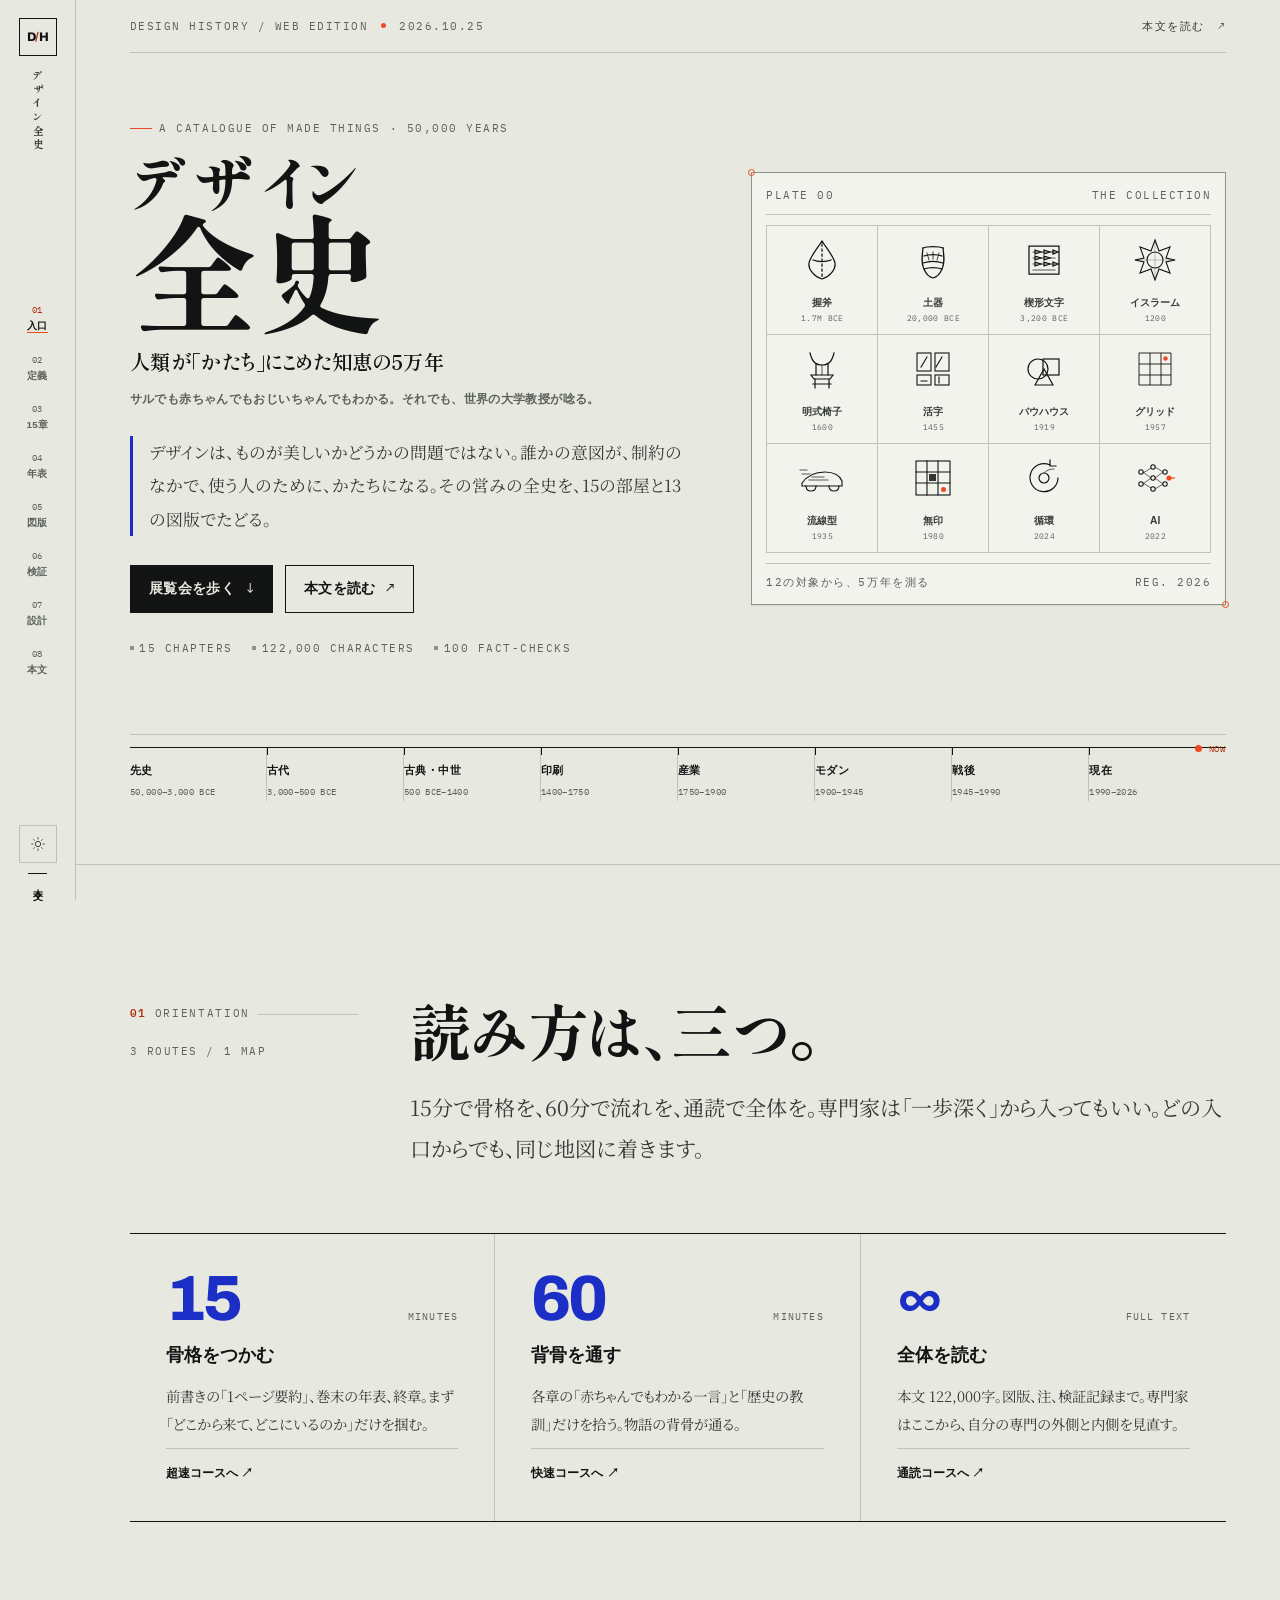
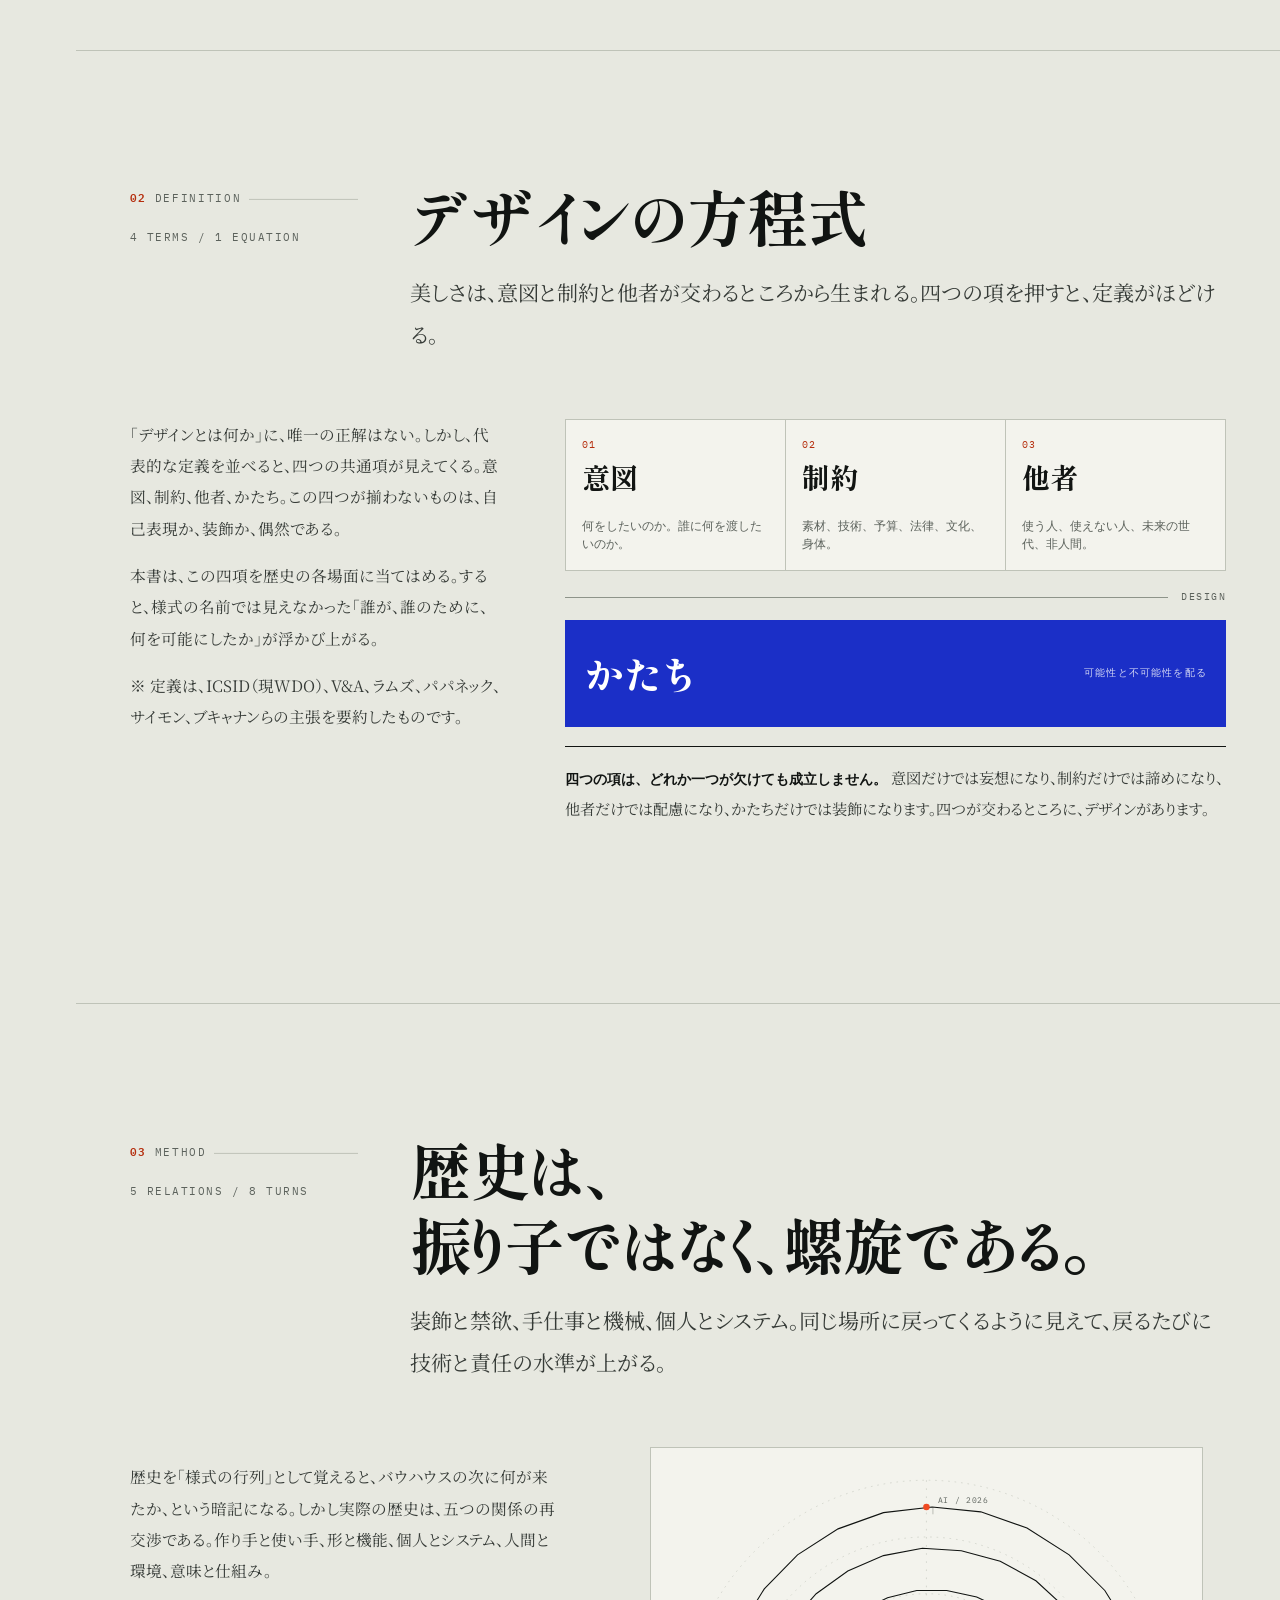
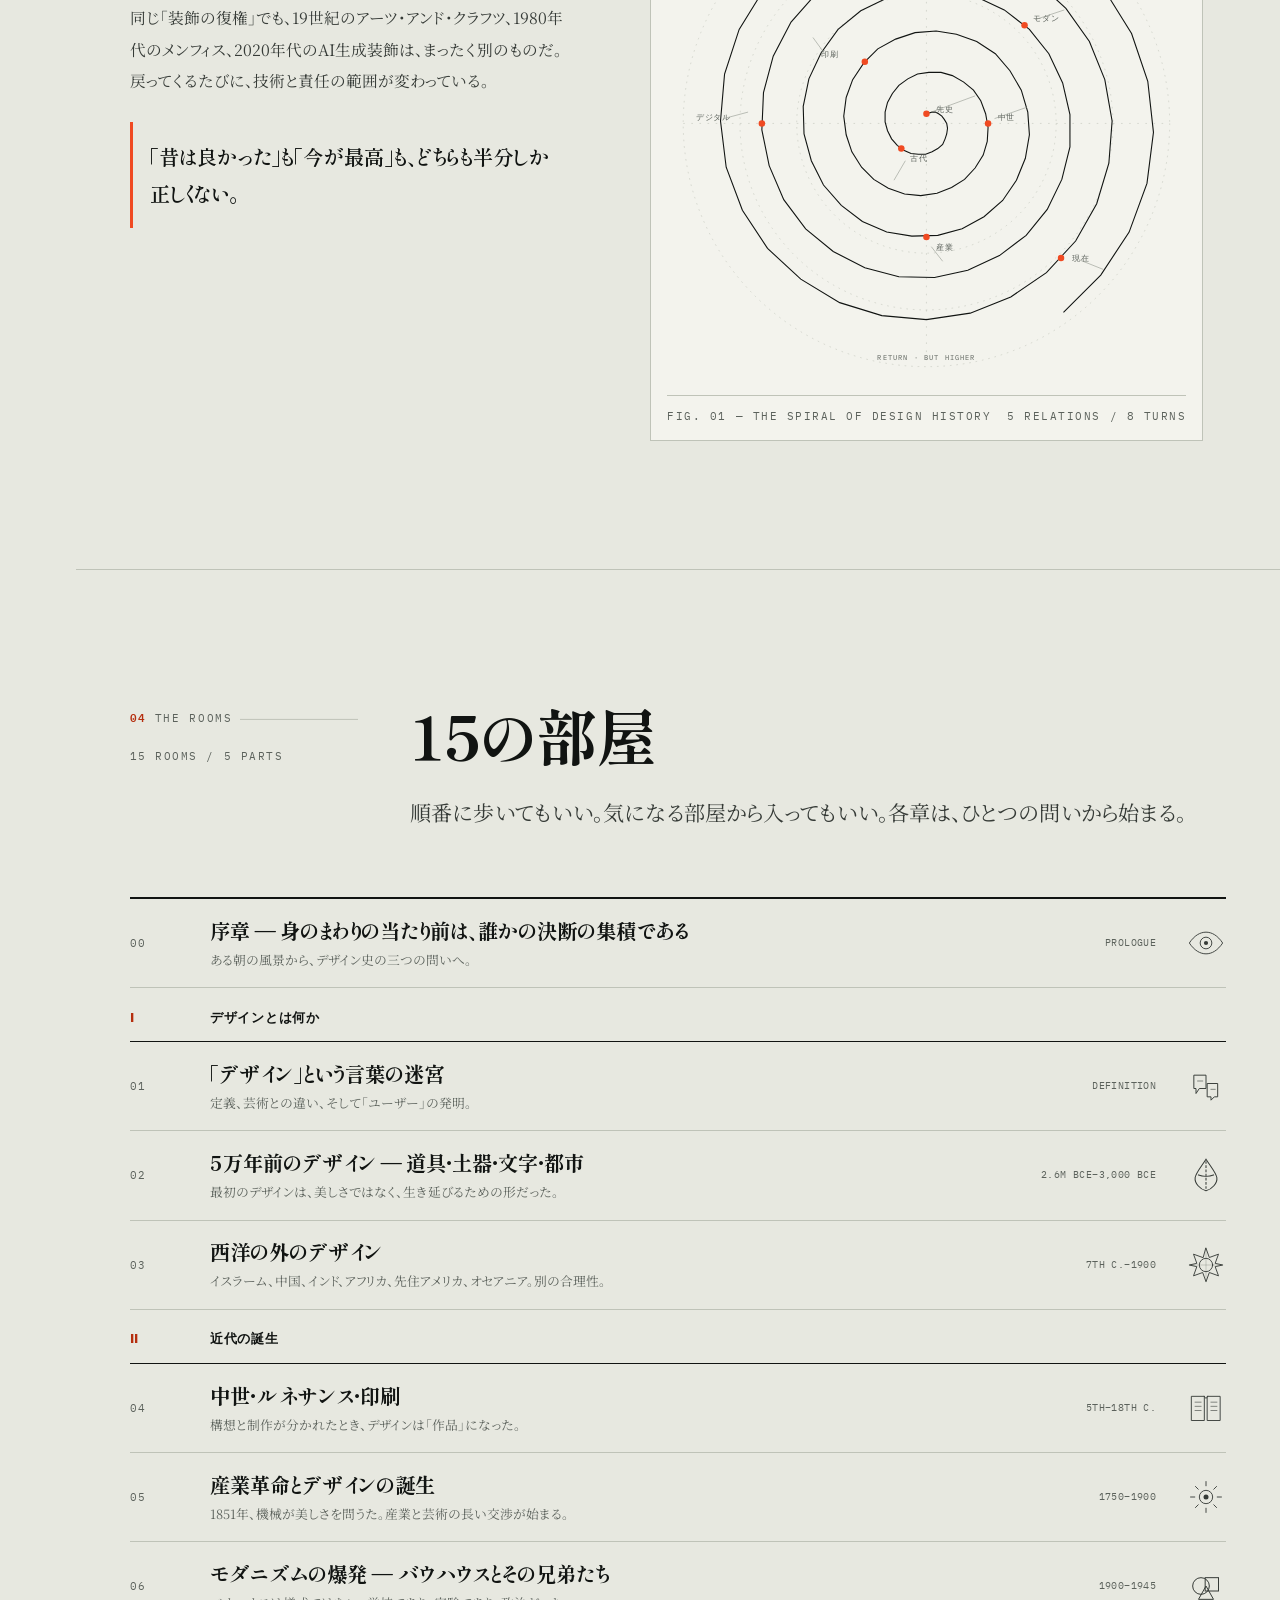
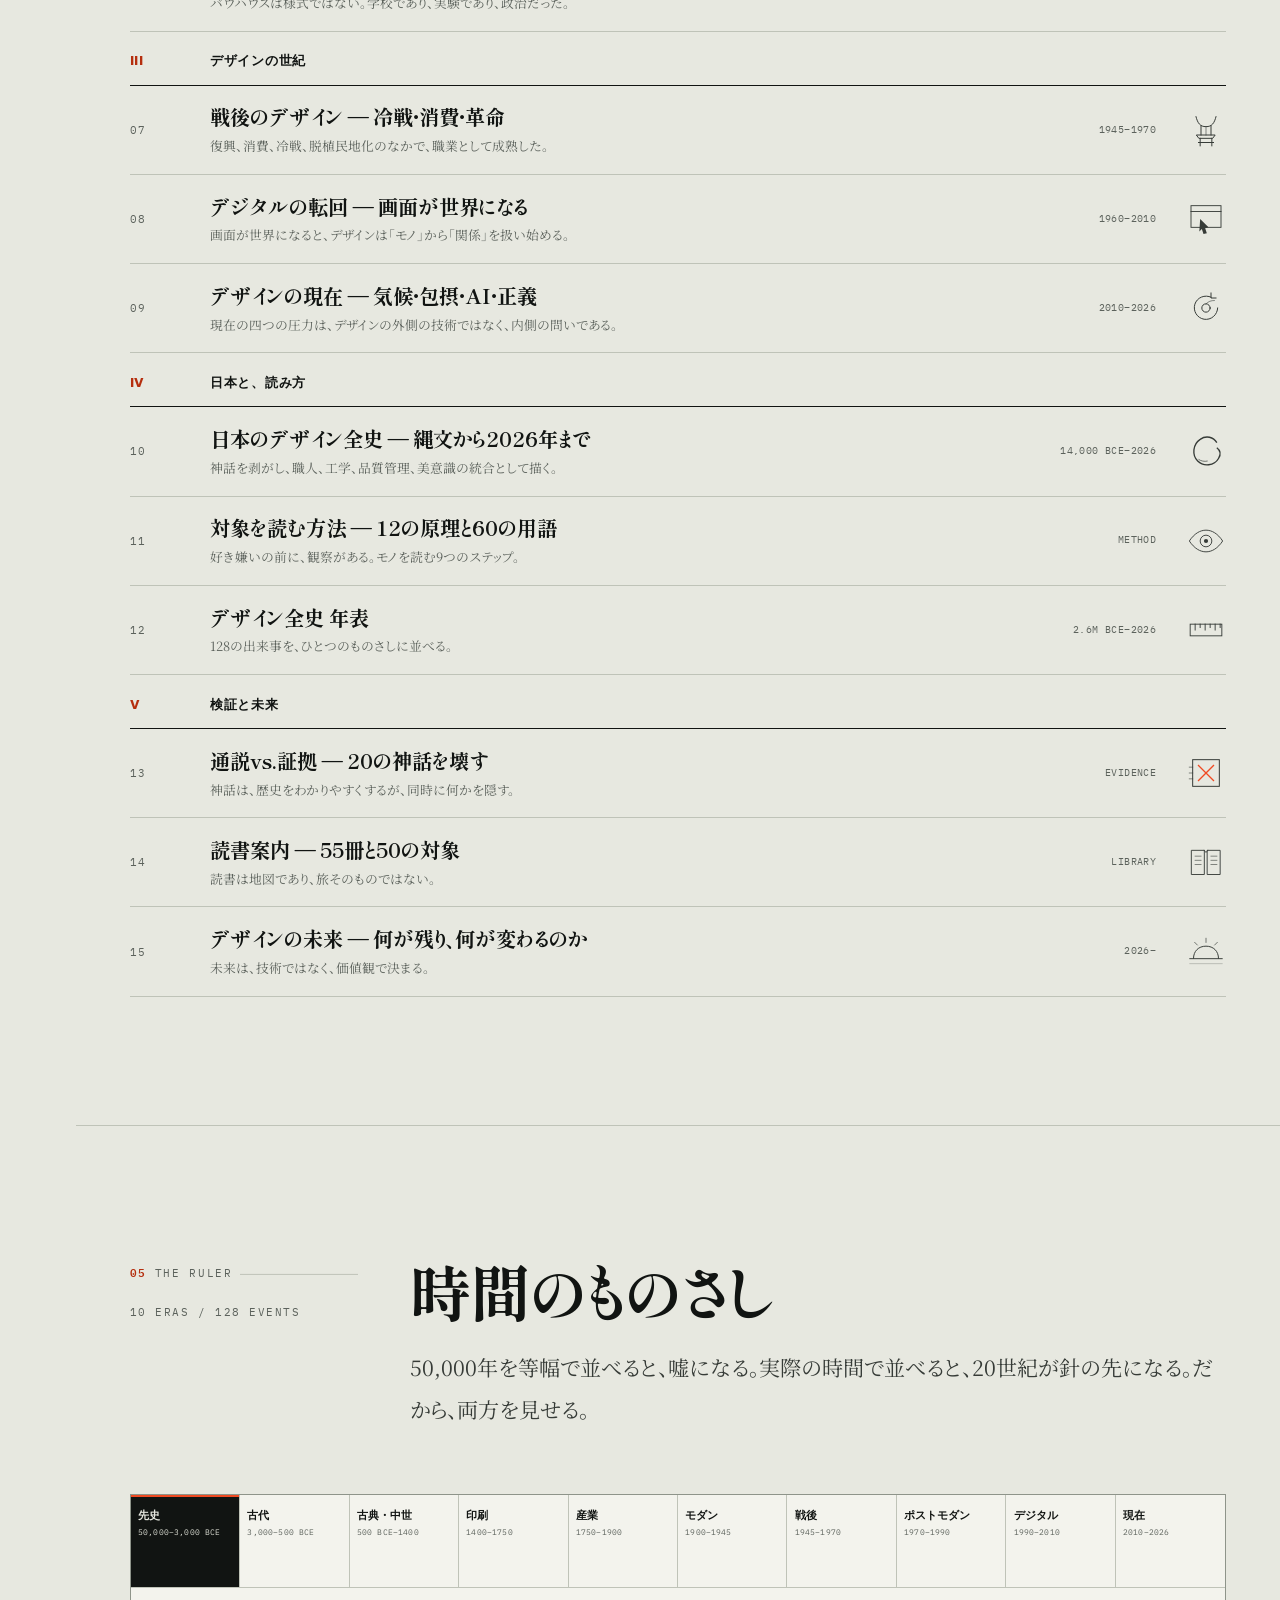
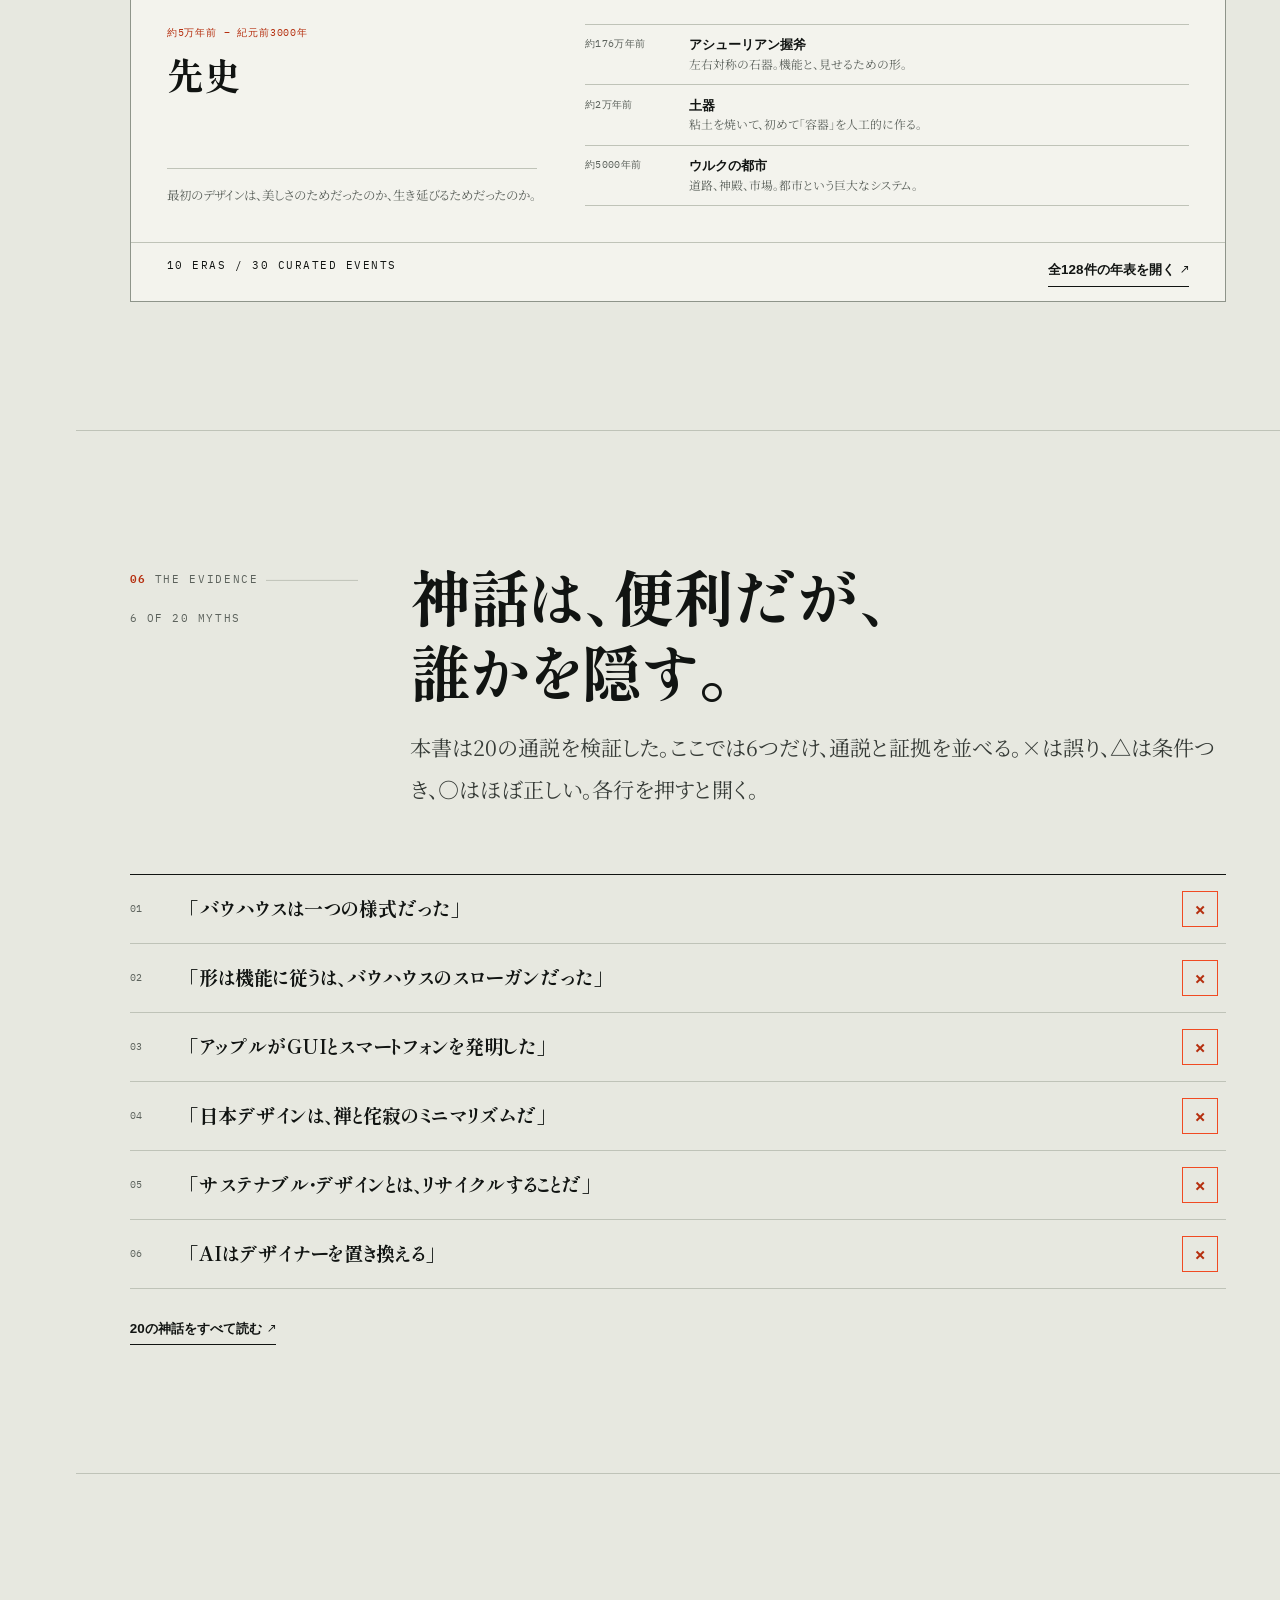
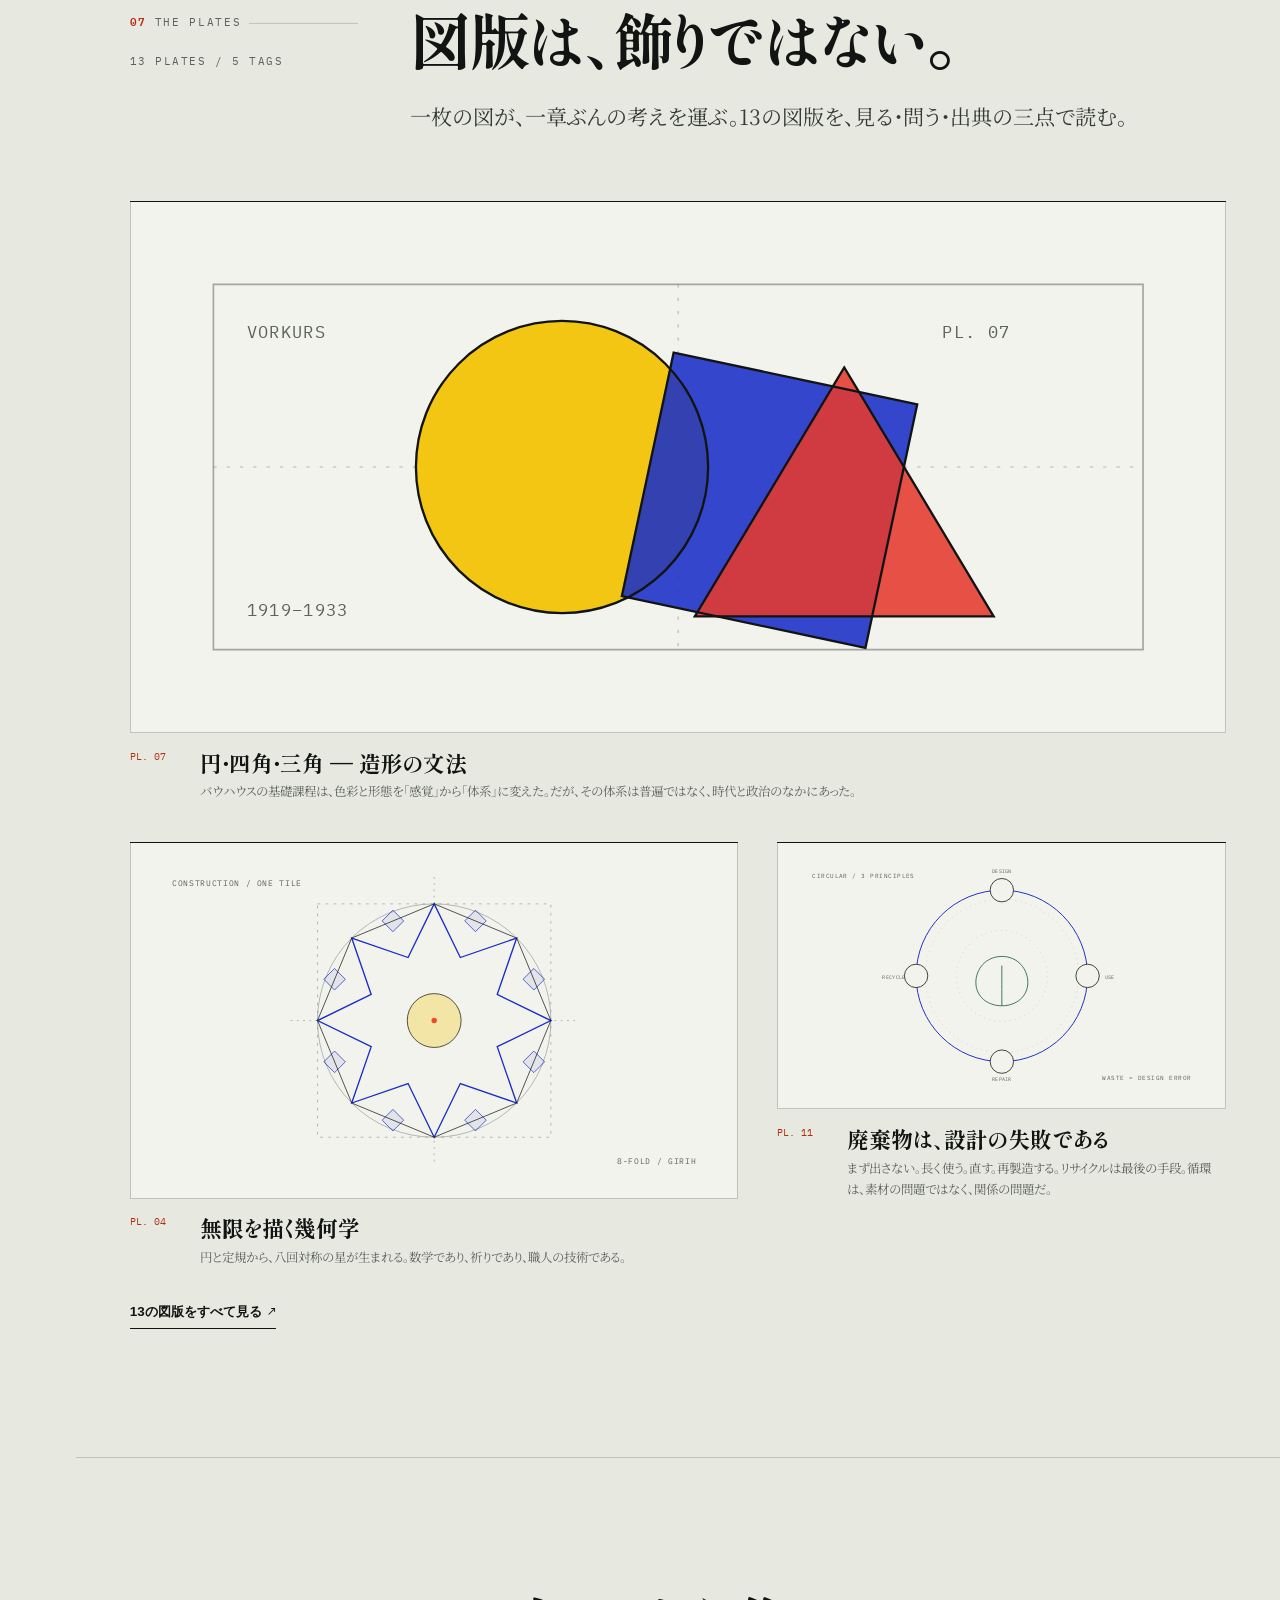
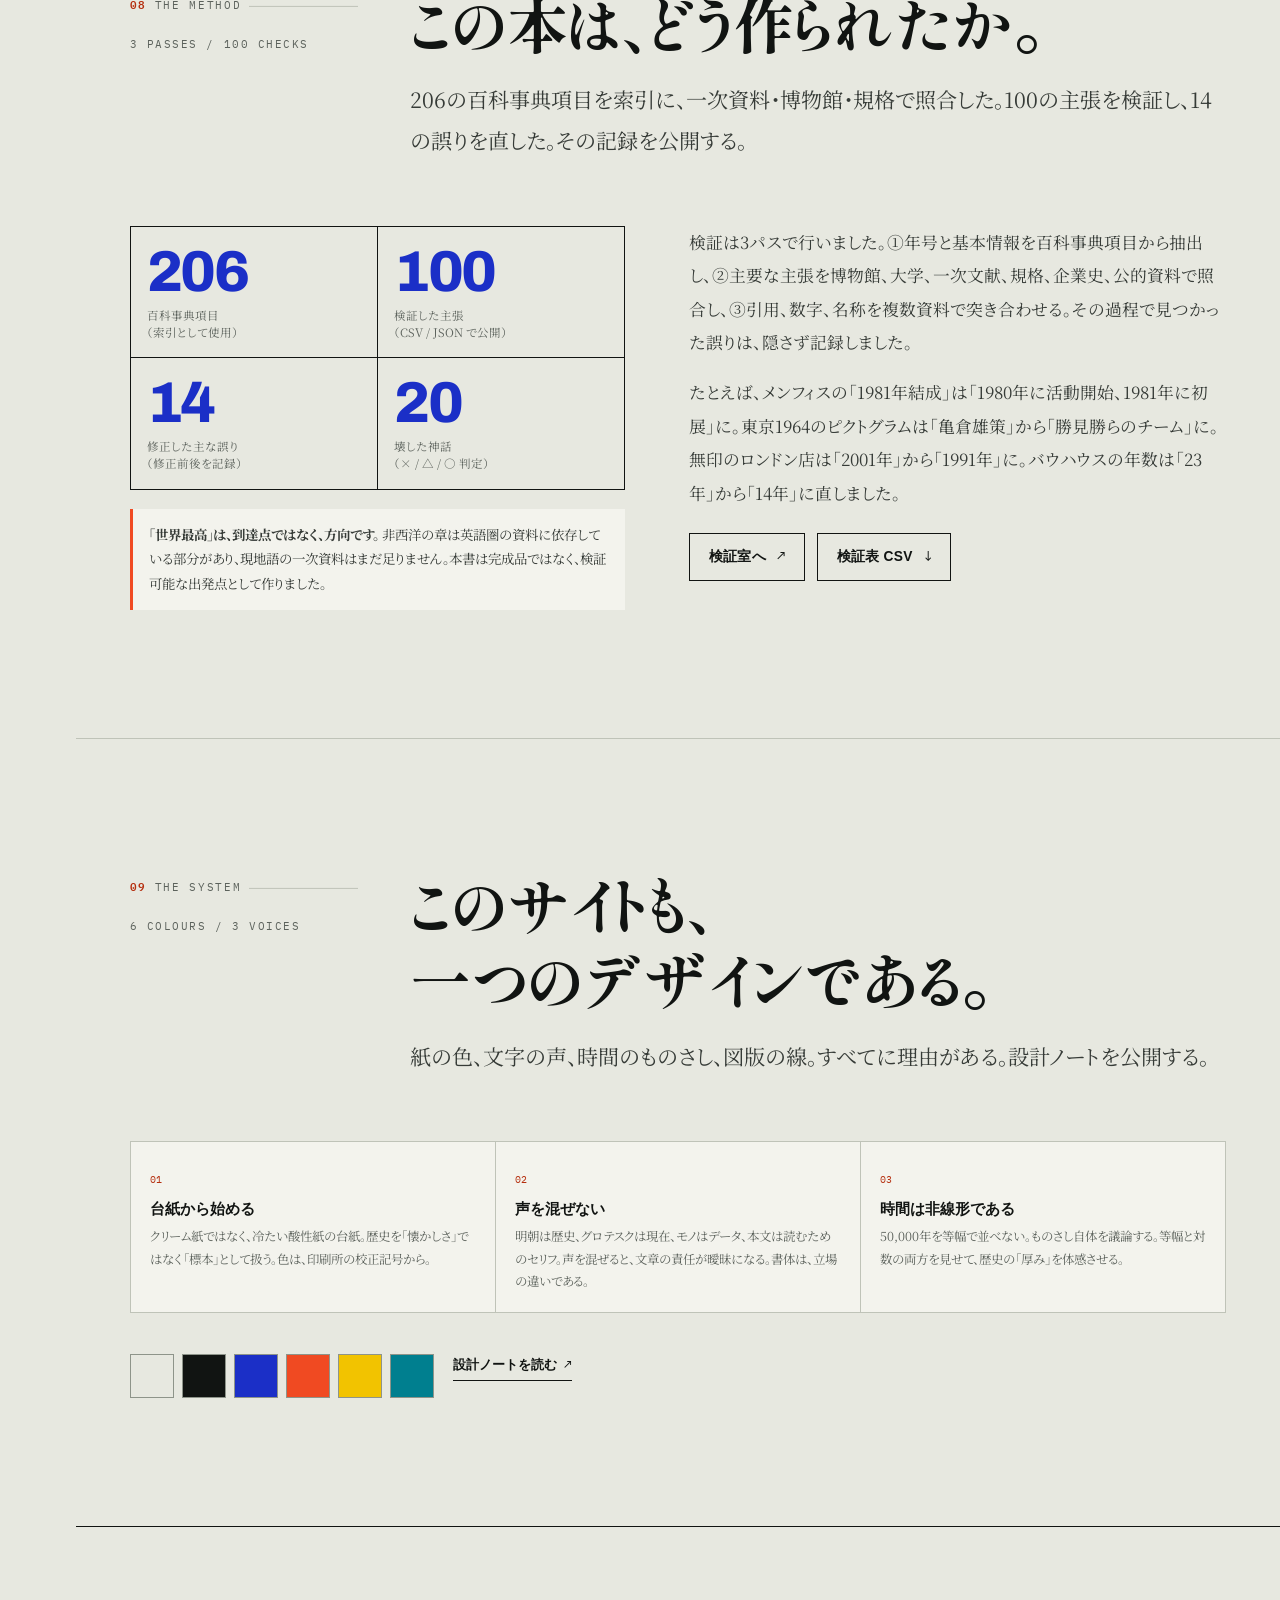
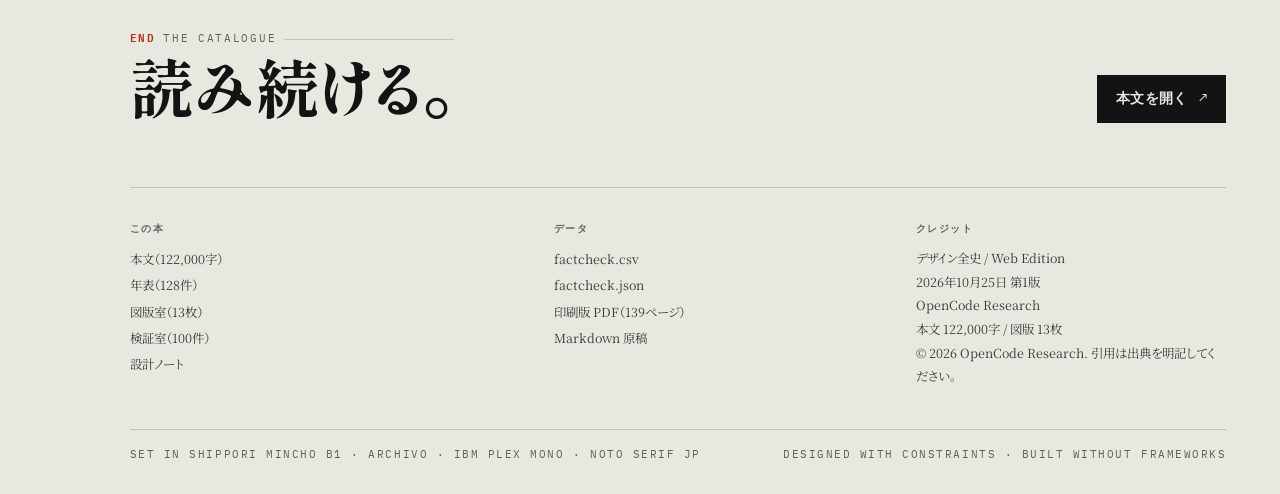
==== index.html @ 3bb8d77d "Design history web edition: 15 chapters, 13 plates, 128 events" ====
<!DOCTYPE html>
<html lang="ja">
<head>
<meta charset="utf-8">
<meta name="viewport" content="width=device-width, initial-scale=1">
<title>デザイン全史 — 人類が「かたち」にこめた知恵の５万年</title>
<meta name="description" content="先史時代から2026年まで、人類のデザインを15の部屋と13の図版でたどる、図解化された教材サイト。100件のファクトチェックと20の神話検証を公開。">
<meta name="theme-color" content="#e7e8e0">
<meta property="og:title" content="デザイン全史 — 人類が「かたち」にこめた知恵の５万年">
<meta property="og:description" content="先史時代から2026年まで、人類のデザインを15の部屋と13の図版でたどる教材サイト。100件のファクトチェックと20の神話検証を公開。">
<meta property="og:type" content="website">
<meta property="og:locale" content="ja_JP">
<link rel="icon" href="favicon.svg" type="image/svg+xml">
<link rel="preconnect" href="https://fonts.googleapis.com">
<link rel="preconnect" href="https://fonts.gstatic.com" crossorigin>
<link href="https://fonts.googleapis.com/css2?family=Archivo:wght@400;500;600;700;800;900&family=IBM+Plex+Mono:wght@400;500;600&family=Noto+Serif+JP:wght@400;500;600;700&family=Shippori+Mincho+B1:wght@400;600;700;800&family=Zen+Kaku+Gothic+New:wght@400;500;700;900&display=swap" rel="stylesheet">
<link rel="stylesheet" href="assets/style.css">
<script>
(function () {
  try {
    var t = localStorage.getItem("dh-theme");
    if (t === "dark") {
      document.documentElement.setAttribute("data-theme", "dark");
      var m = document.querySelector('meta[name="theme-color"]');
      if (m) m.setAttribute("content", "#0d0f0e");
    }
  } catch (e) {}
})();
</script>
</head>
<body data-page="home">

<a class="skip" href="#main">本文へスキップ</a>

<noscript>
  <nav class="nojs-nav" aria-label="メニュー（JavaScriptなし）">
    <a href="#orientation">入口</a>
    <a href="#definition">定義</a>
    <a href="#rooms">15章</a>
    <a href="timeline.html">年表</a>
    <a href="atlas.html">図版</a>
    <a href="method.html">検証</a>
    <a href="design-notes.html">設計</a>
    <a href="read.html">本文</a>
  </nav>
</noscript>

<!-- Specimen marks -->
<svg width="0" height="0" aria-hidden="true" focusable="false" style="position:absolute">
  <symbol id="m-handaxe" viewBox="0 0 48 48" fill="none" stroke="currentColor" stroke-width="1.25" stroke-linecap="square">
    <path d="M24 5 C29 13 36 21 37 27 C38 34 31 41 24 43 C17 41 10 34 11 27 C12 21 19 13 24 5 Z"/>
    <path d="M24 8 V41" stroke-dasharray="2 3"/>
    <path d="M15 24 C20 26 28 26 33 24"/>
  </symbol>
  <symbol id="m-pot" viewBox="0 0 48 48" fill="none" stroke="currentColor" stroke-width="1.25" stroke-linecap="square">
    <path d="M14 12 C13 20 12 27 15 33 C17 38 20 41 24 42 C28 41 31 38 33 33 C36 27 35 20 34 12"/>
    <path d="M14 12 C18 10 30 10 34 12"/>
    <path d="M15 20 C20 18 28 18 33 20 M14 27 C20 25 28 25 34 27 M15 33 C20 31 28 31 33 33"/>
    <path d="M18 17 L20 24 M24 16 V23 M30 17 L28 24" stroke-width="0.8"/>
  </symbol>
  <symbol id="m-tablet" viewBox="0 0 48 48" fill="none" stroke="currentColor" stroke-width="1.25" stroke-linecap="square">
    <path d="M9 10 H39 V38 H9 Z"/>
    <path d="M13 16 H35 M13 22 H35 M13 28 H35 M13 34 H35" stroke-width="0.7"/>
    <path d="M15 14 L21 16 L15 18 Z M24 14 L30 16 L24 18 Z M33 14 L38 16 L33 18 Z"/>
    <path d="M15 20 L21 22 L15 24 Z M24 20 L30 22 L24 24 Z M15 26 L21 28 L15 30 Z M24 26 L30 28 L24 30 Z M33 26 L38 28 L33 30 Z"/>
  </symbol>
  <symbol id="m-star" viewBox="0 0 48 48" fill="none" stroke="currentColor" stroke-width="1.1" stroke-linecap="square">
    <path d="M24 4 L28 15 L39 11 L35 22 L44 24 L35 26 L39 37 L28 33 L24 44 L20 33 L9 37 L13 26 L4 24 L13 22 L9 11 L20 15 Z"/>
    <circle cx="24" cy="24" r="8"/>
    <path d="M24 4 V44 M4 24 H44" stroke-width="0.5" opacity="0.5"/>
  </symbol>
  <symbol id="m-chair" viewBox="0 0 48 48" fill="none" stroke="currentColor" stroke-width="1.2" stroke-linecap="square">
    <path d="M12 8 C14 16 17 20 24 20 C31 20 34 16 36 8"/>
    <path d="M18 19 V30 M30 19 V30"/>
    <path d="M13 30 H35 L32 34 H16 Z"/>
    <path d="M17 34 V43 M31 34 V43 M15 39 H33"/>
    <path d="M24 20 V30" stroke-width="0.7"/>
  </symbol>
  <symbol id="m-type" viewBox="0 0 48 48" fill="none" stroke="currentColor" stroke-width="1.1" stroke-linecap="square">
    <rect x="8" y="8" width="14" height="18"/>
    <rect x="26" y="8" width="14" height="18"/>
    <rect x="8" y="30" width="14" height="10"/>
    <rect x="26" y="30" width="14" height="10"/>
    <path d="M12 22 L18 12 M27 22 L33 12 M12 36 H18 M30 38 V32"/>
  </symbol>
  <symbol id="m-bauhaus" viewBox="0 0 48 48" fill="none" stroke="currentColor" stroke-width="1.2">
    <circle cx="18" cy="24" r="10"/>
    <rect x="23" y="14" width="16" height="16"/>
    <path d="M15 40 L24 24 L33 40 Z"/>
  </symbol>
  <symbol id="m-grid" viewBox="0 0 48 48" fill="none" stroke="currentColor" stroke-width="0.9">
    <path d="M8 8 H40 V40 H8 Z M8 19 H40 M8 30 H40 M19 8 V40 M30 8 V40"/>
    <circle cx="34.5" cy="13.5" r="2.2" fill="var(--signal)" stroke="none"/>
  </symbol>
  <symbol id="m-stream" viewBox="0 0 48 48" fill="none" stroke="currentColor" stroke-width="1.15" stroke-linecap="square">
    <path d="M4 29 C9 22 17 18 27 18 C36 18 42 22 44 27 L44 32 H4 Z"/>
    <path d="M8 32 C8 35 10 37 13 37 C16 37 18 35 18 32 M31 32 C31 35 33 37 36 37 C39 37 41 35 41 32"/>
    <path d="M14 23 H26 M11 26 H30" stroke-width="0.7"/>
    <path d="M4 20 H12 M2 16 H9" stroke-width="0.7"/>
  </symbol>
  <symbol id="m-muji" viewBox="0 0 48 48" fill="none" stroke="currentColor" stroke-width="1.1" stroke-linecap="square">
    <rect x="7" y="7" width="34" height="34"/>
    <path d="M7 18 H41 M7 29 H41 M18 7 V41 M29 7 V41"/>
    <rect x="20" y="20" width="7" height="7" fill="currentColor" stroke="none" opacity="0.85"/>
    <circle cx="34.5" cy="35.5" r="2.5" fill="var(--signal)" stroke="none"/>
  </symbol>
  <symbol id="m-loop" viewBox="0 0 48 48" fill="none" stroke="currentColor" stroke-width="1.2" stroke-linecap="square">
    <path d="M38 24 A14 14 0 1 1 30 11"/>
    <path d="M30 6 V12 H36"/>
    <circle cx="24" cy="24" r="5"/>
    <path d="M24 19 C27 16 30 15 34 15" stroke-width="0.7"/>
  </symbol>
  <symbol id="m-ai" viewBox="0 0 48 48" fill="none" stroke="currentColor" stroke-width="1.05">
    <circle cx="10" cy="18" r="2.2"/><circle cx="10" cy="30" r="2.2"/>
    <circle cx="22" cy="13" r="2.2"/><circle cx="22" cy="24" r="2.2"/><circle cx="22" cy="35" r="2.2"/>
    <circle cx="34" cy="18" r="2.2"/><circle cx="34" cy="30" r="2.2"/>
    <path d="M12 19 L20 14 M12 29 L20 34 M12 18 L20 24 M12 30 L20 24 M24 13 L32 18 M24 35 L32 30 M24 24 L32 18 M24 24 L32 30" stroke-width="0.65"/>
    <path d="M38 24 H44" stroke="var(--signal)" stroke-width="1.2"/>
    <circle cx="38" cy="24" r="2.6" fill="var(--signal)" stroke="none"/>
  </symbol>
  <symbol id="m-word" viewBox="0 0 48 48" fill="none" stroke="currentColor" stroke-width="1.15" stroke-linecap="square">
    <path d="M10 11 H24 V27 H16 L12 33 V27 H10 Z"/>
    <path d="M26 21 H38 V37 H34 L30 41 V37 H26 Z"/>
    <path d="M14 18 H20 M30 28 H35" stroke-width="0.7"/>
  </symbol>
  <symbol id="m-gear" viewBox="0 0 48 48" fill="none" stroke="currentColor" stroke-width="1.1">
    <circle cx="24" cy="24" r="8"/>
    <path d="M24 5 V11 M24 37 V43 M5 24 H11 M37 24 H43 M11 11 L15 15 M33 33 L37 37 M37 11 L33 15 M15 33 L11 37"/>
    <circle cx="24" cy="24" r="3" fill="currentColor" stroke="none"/>
  </symbol>
  <symbol id="m-cursor" viewBox="0 0 48 48" fill="none" stroke="currentColor" stroke-width="1.1" stroke-linecap="square">
    <rect x="6" y="8" width="36" height="26"/>
    <path d="M6 15 H42"/>
    <path d="M17 24 L27 34 L23 35 L25 41 L21 42 L19 36 L16 39 Z" fill="currentColor" stroke="none"/>
  </symbol>
  <symbol id="m-enso" viewBox="0 0 48 48" fill="none" stroke="currentColor" stroke-width="1.6">
    <path d="M37 14 C33 7 24 5 17 10 C8 16 7 29 14 36 C21 43 34 42 39 33 C42 28 41 23 37 20"/>
    <path d="M15 34 C18 36 22 37 26 36" stroke-width="0.8"/>
  </symbol>
  <symbol id="m-eye" viewBox="0 0 48 48" fill="none" stroke="currentColor" stroke-width="1.1">
    <path d="M4 24 C10 15 17 11 24 11 C31 11 38 15 44 24 C38 33 31 37 24 37 C17 37 10 33 4 24 Z"/>
    <circle cx="24" cy="24" r="7"/>
    <circle cx="24" cy="24" r="2.5" fill="currentColor" stroke="none"/>
  </symbol>
  <symbol id="m-ruler" viewBox="0 0 48 48" fill="none" stroke="currentColor" stroke-width="1.1" stroke-linecap="square">
    <rect x="5" y="17" width="38" height="14"/>
    <path d="M11 17 V24 M17 17 V21 M23 17 V24 M29 17 V21 M35 17 V24 M41 17 V21"/>
  </symbol>
  <symbol id="m-myth" viewBox="0 0 48 48" fill="none" stroke="currentColor" stroke-width="1.2" stroke-linecap="square">
    <rect x="8" y="8" width="32" height="32"/>
    <path d="M15 15 L33 33 M33 15 L15 33" stroke="var(--signal)" stroke-width="1.6"/>
    <path d="M8 17 H4 M8 24 H4 M8 31 H4" stroke-width="0.7"/>
  </symbol>
  <symbol id="m-book" viewBox="0 0 48 48" fill="none" stroke="currentColor" stroke-width="1.1" stroke-linecap="square">
    <path d="M7 10 H22 V39 H7 Z M26 10 H41 V39 H26 Z"/>
    <path d="M22 10 C23 13 25 13 26 10"/>
    <path d="M11 17 H18 M11 22 H18 M11 27 H18 M30 17 H37 M30 22 H37 M30 27 H37" stroke-width="0.7"/>
  </symbol>
  <symbol id="m-horizon" viewBox="0 0 48 48" fill="none" stroke="currentColor" stroke-width="1.15">
    <path d="M4 32 H44"/>
    <path d="M9 32 C9 23 15 17 24 17 C33 17 39 23 39 32"/>
    <path d="M24 7 V13 M10 12 L14 16 M38 12 L34 16" stroke-width="0.8"/>
    <path d="M4 38 H44" stroke-width="0.5" opacity="0.6"/>
  </symbol>
</svg>

<aside class="rail" aria-label="サイト">
  <a class="rail__brand" href="index.html" aria-label="デザイン全史 ホーム">
    <span class="rail__mark">D<span>/</span>H</span>
    <span class="rail__name">デザイン全史</span>
  </a>

  <nav class="rail__nav" id="site-nav" aria-label="主要">
    <a class="rail__link" href="#orientation" aria-current="page">
      <span class="rail__num">01</span><span class="rail__label">入口</span>
    </a>
    <a class="rail__link" href="#definition">
      <span class="rail__num">02</span><span class="rail__label">定義</span>
    </a>
    <a class="rail__link" href="#rooms">
      <span class="rail__num">03</span><span class="rail__label">15章</span>
    </a>
    <a class="rail__link" href="timeline.html">
      <span class="rail__num">04</span><span class="rail__label">年表</span>
    </a>
    <a class="rail__link" href="atlas.html">
      <span class="rail__num">05</span><span class="rail__label">図版</span>
    </a>
    <a class="rail__link" href="method.html">
      <span class="rail__num">06</span><span class="rail__label">検証</span>
    </a>
    <a class="rail__link" href="design-notes.html">
      <span class="rail__num">07</span><span class="rail__label">設計</span>
    </a>
    <a class="rail__link rail__link--read" href="read.html">
      <span class="rail__num">08</span><span class="rail__label">本文</span>
    </a>
  </nav>

  <div class="rail__bottom">
    <button class="rail__toggle theme-toggle" type="button" data-theme-toggle aria-pressed="false" aria-label="照明を暗くする">
      <svg class="icon-sun" viewBox="0 0 24 24" fill="none" stroke="currentColor" stroke-width="1.4" aria-hidden="true"><circle cx="12" cy="12" r="4"/><path d="M12 2v3M12 19v3M2 12h3M19 12h3M4.9 4.9l2.1 2.1M17 17l2.1 2.1M19.1 4.9L17 7M7 17l-2.1 2.1"/></svg>
      <svg class="icon-moon" viewBox="0 0 24 24" fill="none" stroke="currentColor" stroke-width="1.4" aria-hidden="true"><path d="M20 14.5A8 8 0 1 1 9.5 4 6.5 6.5 0 0 0 20 14.5Z"/></svg>
    </button>
    <a class="rail__read" href="read.html">本文</a>
  </div>

  <div class="rail__mobile">
    <button class="rail__toggle theme-toggle" type="button" data-theme-toggle aria-pressed="false" aria-label="照明を暗くする">
      <svg class="icon-sun" viewBox="0 0 24 24" fill="none" stroke="currentColor" stroke-width="1.4" aria-hidden="true"><circle cx="12" cy="12" r="4"/><path d="M12 2v3M12 19v3M2 12h3M19 12h3M4.9 4.9l2.1 2.1M17 17l2.1 2.1M19.1 4.9L17 7M7 17l-2.1 2.1"/></svg>
      <svg class="icon-moon" viewBox="0 0 24 24" fill="none" stroke="currentColor" stroke-width="1.4" aria-hidden="true"><path d="M20 14.5A8 8 0 1 1 9.5 4 6.5 6.5 0 0 0 20 14.5Z"/></svg>
    </button>
    <button class="nav-toggle" type="button" data-nav-toggle aria-controls="site-nav" aria-expanded="false">
      <span class="nav-toggle__label">メニュー</span>
      <span class="nav-toggle__bars" aria-hidden="true"><span></span><span></span></span>
    </button>
  </div>
</aside>
<div class="nav-scrim" data-nav-scrim aria-hidden="true"></div>

<main id="main" class="page">
  <div class="shell">
    <div class="runhead mono">
      <div class="runhead__left">
        <span>DESIGN HISTORY / WEB EDITION</span>
        <span class="runhead__dot" aria-hidden="true"></span>
        <span>2026.10.25</span>
      </div>
      <div class="runhead__right">
        <a href="read.html">本文を読む</a>
        <span aria-hidden="true">↗</span>
      </div>
    </div>
  </div>

  <!-- HERO -->
  <header class="hero">
    <div class="shell">
      <div class="hero__grid">
        <div class="hero__copy">
          <p class="hero__kicker mono">A CATALOGUE OF MADE THINGS · 50,000 YEARS</p>
          <h1 class="hero__title">
            <span class="hero__title-a">デザイン</span>
            <span class="hero__title-b">全史</span>
          </h1>
          <p class="hero__sub">人類が「かたち」にこめた知恵の５万年</p>
          <p class="hero__promise">サルでも赤ちゃんでもおじいちゃんでもわかる。それでも、世界の大学教授が唸る。</p>
          <p class="hero__thesis">
            デザインは、ものが美しいかどうかの問題ではない。誰かの意図が、制約のなかで、使う人のために、かたちになる。その営みの全史を、15の部屋と13の図版でたどる。
          </p>
          <div class="hero__actions">
            <a class="btn btn--solid" href="#rooms">展覧会を歩く <span class="btn__arrow" aria-hidden="true">↓</span></a>
            <a class="btn" href="read.html">本文を読む <span class="btn__arrow" aria-hidden="true">↗</span></a>
          </div>
          <p class="hero__meta mono">
            <span>15 CHAPTERS</span>
            <span>122,000 CHARACTERS</span>
            <span>100 FACT-CHECKS</span>
          </p>
        </div>

        <div class="tray hero__tray" aria-label="12のデザイン標本">
          <div class="tray__head mono">
            <span>PLATE 00</span>
            <span>THE COLLECTION</span>
          </div>
          <div class="tray__grid">
            <figure class="specimen">
              <svg class="specimen__mark" aria-hidden="true"><use href="#m-handaxe"/></svg>
              <figcaption><span class="specimen__name">握斧</span><span class="specimen__year">1.7M BCE</span></figcaption>
            </figure>
            <figure class="specimen">
              <svg class="specimen__mark" aria-hidden="true"><use href="#m-pot"/></svg>
              <figcaption><span class="specimen__name">土器</span><span class="specimen__year">20,000 BCE</span></figcaption>
            </figure>
            <figure class="specimen">
              <svg class="specimen__mark" aria-hidden="true"><use href="#m-tablet"/></svg>
              <figcaption><span class="specimen__name">楔形文字</span><span class="specimen__year">3,200 BCE</span></figcaption>
            </figure>
            <figure class="specimen">
              <svg class="specimen__mark" aria-hidden="true"><use href="#m-star"/></svg>
              <figcaption><span class="specimen__name">イスラーム</span><span class="specimen__year">1200</span></figcaption>
            </figure>
            <figure class="specimen">
              <svg class="specimen__mark" aria-hidden="true"><use href="#m-chair"/></svg>
              <figcaption><span class="specimen__name">明式椅子</span><span class="specimen__year">1600</span></figcaption>
            </figure>
            <figure class="specimen">
              <svg class="specimen__mark" aria-hidden="true"><use href="#m-type"/></svg>
              <figcaption><span class="specimen__name">活字</span><span class="specimen__year">1455</span></figcaption>
            </figure>
            <figure class="specimen">
              <svg class="specimen__mark" aria-hidden="true"><use href="#m-bauhaus"/></svg>
              <figcaption><span class="specimen__name">バウハウス</span><span class="specimen__year">1919</span></figcaption>
            </figure>
            <figure class="specimen">
              <svg class="specimen__mark" aria-hidden="true"><use href="#m-grid"/></svg>
              <figcaption><span class="specimen__name">グリッド</span><span class="specimen__year">1957</span></figcaption>
            </figure>
            <figure class="specimen">
              <svg class="specimen__mark" aria-hidden="true"><use href="#m-stream"/></svg>
              <figcaption><span class="specimen__name">流線型</span><span class="specimen__year">1935</span></figcaption>
            </figure>
            <figure class="specimen">
              <svg class="specimen__mark" aria-hidden="true"><use href="#m-muji"/></svg>
              <figcaption><span class="specimen__name">無印</span><span class="specimen__year">1980</span></figcaption>
            </figure>
            <figure class="specimen">
              <svg class="specimen__mark" aria-hidden="true"><use href="#m-loop"/></svg>
              <figcaption><span class="specimen__name">循環</span><span class="specimen__year">2024</span></figcaption>
            </figure>
            <figure class="specimen">
              <svg class="specimen__mark" aria-hidden="true"><use href="#m-ai"/></svg>
              <figcaption><span class="specimen__name">AI</span><span class="specimen__year">2022</span></figcaption>
            </figure>
          </div>
          <div class="tray__foot mono">
            <span>12の対象から、5万年を測る</span>
            <span>REG. 2026</span>
          </div>
        </div>
      </div>

      <div class="hero__ruler" aria-label="時代のものさし">
        <div class="ruler">
          <ol class="ruler__eras">
            <li class="ruler__era"><span class="ruler__name">先史</span><span class="ruler__years">50,000–3,000 BCE</span></li>
            <li class="ruler__era"><span class="ruler__name">古代</span><span class="ruler__years">3,000–500 BCE</span></li>
            <li class="ruler__era"><span class="ruler__name">古典・中世</span><span class="ruler__years">500 BCE–1400</span></li>
            <li class="ruler__era"><span class="ruler__name">印刷</span><span class="ruler__years">1400–1750</span></li>
            <li class="ruler__era"><span class="ruler__name">産業</span><span class="ruler__years">1750–1900</span></li>
            <li class="ruler__era"><span class="ruler__name">モダン</span><span class="ruler__years">1900–1945</span></li>
            <li class="ruler__era"><span class="ruler__name">戦後</span><span class="ruler__years">1945–1990</span></li>
            <li class="ruler__era"><span class="ruler__name">現在</span><span class="ruler__years">1990–2026</span></li>
          </ol>
          <span class="ruler__now mono">NOW</span>
        </div>
      </div>
    </div>
  </header>

  <!-- ORIENTATION -->
  <section class="section" id="orientation">
    <div class="shell">
      <div class="section-head" data-reveal>
        <div class="section-head__aside">
          <p class="eyebrow"><span class="eyebrow__no">01</span> ORIENTATION</p>
          <p class="section-head__note mono">3 ROUTES / 1 MAP</p>
        </div>
        <div class="section-head__main">
          <h2 class="section-title">読み方は、三つ。</h2>
          <p class="section-lede">15分で骨格を、60分で流れを、通読で全体を。専門家は「一歩深く」から入ってもいい。どの入口からでも、同じ地図に着きます。</p>
        </div>
      </div>

      <div class="routes" data-reveal>
        <a class="route" href="read.html#summary">
          <div class="route__top"><span class="route__num">15</span><span class="route__label">MINUTES</span></div>
          <h3 class="route__title">骨格をつかむ</h3>
          <p class="route__text">前書きの「1ページ要約」、巻末の年表、終章。まず「どこから来て、どこにいるのか」だけを掴む。</p>
          <span class="route__link">超速コースへ ↗</span>
        </a>
        <a class="route" href="read.html#ch-01">
          <div class="route__top"><span class="route__num">60</span><span class="route__label">MINUTES</span></div>
          <h3 class="route__title">背骨を通す</h3>
          <p class="route__text">各章の「赤ちゃんでもわかる一言」と「歴史の教訓」だけを拾う。物語の背骨が通る。</p>
          <span class="route__link">快速コースへ ↗</span>
        </a>
        <a class="route" href="read.html">
          <div class="route__top"><span class="route__num">∞</span><span class="route__label">FULL TEXT</span></div>
          <h3 class="route__title">全体を読む</h3>
          <p class="route__text">本文 122,000字。図版、注、検証記録まで。専門家はここから、自分の専門の外側と内側を見直す。</p>
          <span class="route__link">通読コースへ ↗</span>
        </a>
      </div>
    </div>
  </section>

  <!-- DEFINITION -->
  <section class="section" id="definition">
    <div class="shell">
      <div class="section-head" data-reveal>
        <div class="section-head__aside">
          <p class="eyebrow"><span class="eyebrow__no">02</span> DEFINITION</p>
          <p class="section-head__note mono">4 TERMS / 1 EQUATION</p>
        </div>
        <div class="section-head__main">
          <h2 class="section-title">デザインの方程式</h2>
          <p class="section-lede">美しさは、意図と制約と他者が交わるところから生まれる。四つの項を押すと、定義がほどける。</p>
        </div>
      </div>

      <div class="equation" data-reveal>
        <div class="equation__copy">
          <p>「デザインとは何か」に、唯一の正解はない。しかし、代表的な定義を並べると、四つの共通項が見えてくる。意図、制約、他者、かたち。この四つが揃わないものは、自己表現か、装飾か、偶然である。</p>
          <p>本書は、この四項を歴史の各場面に当てはめる。すると、様式の名前では見えなかった「誰が、誰のために、何を可能にしたか」が浮かび上がる。</p>
          <p class="equation__note">※ 定義は、ICSID（現WDO）、V&amp;A、ラムズ、パパネック、サイモン、ブキャナンらの主張を要約したものです。</p>
        </div>

        <div class="equation__stage">
          <div class="equation__flow" role="group" aria-label="デザインの四項">
            <button class="term" type="button" data-term="intent" aria-pressed="false">
              <span class="term__no">01</span>
              <span class="term__name">意図</span>
              <span class="term__hint">何をしたいのか。誰に何を渡したいのか。</span>
            </button>
            <button class="term" type="button" data-term="constraint" aria-pressed="false">
              <span class="term__no">02</span>
              <span class="term__name">制約</span>
              <span class="term__hint">素材、技術、予算、法律、文化、身体。</span>
            </button>
            <button class="term" type="button" data-term="other" aria-pressed="false">
              <span class="term__no">03</span>
              <span class="term__name">他者</span>
              <span class="term__hint">使う人、使えない人、未来の世代、非人間。</span>
            </button>
          </div>
          <div class="equation__arrow" aria-hidden="true"><span>DESIGN</span></div>
          <div class="equation__form">
            <strong>かたち</strong>
            <span>可能性と不可能性を配る</span>
          </div>
          <p class="equation__detail" data-term-detail aria-live="polite"><strong>四つの項は、どれか一つが欠けても成立しません。</strong> 意図だけでは妄想になり、制約だけでは諦めになり、他者だけでは配慮になり、かたちだけでは装飾になります。四つが交わるところに、デザインがあります。</p>
        </div>
      </div>
    </div>
  </section>

  <!-- SPIRAL -->
  <section class="section" id="spiral">
    <div class="shell">
      <div class="section-head" data-reveal>
        <div class="section-head__aside">
          <p class="eyebrow"><span class="eyebrow__no">03</span> METHOD</p>
          <p class="section-head__note mono">5 RELATIONS / 8 TURNS</p>
        </div>
        <div class="section-head__main">
          <h2 class="section-title">歴史は、<br>振り子ではなく、螺旋である。</h2>
          <p class="section-lede">装飾と禁欲、手仕事と機械、個人とシステム。同じ場所に戻ってくるように見えて、戻るたびに技術と責任の水準が上がる。</p>
        </div>
      </div>

      <div class="spiral" data-reveal>
        <div class="spiral__copy">
          <p>歴史を「様式の行列」として覚えると、バウハウスの次に何が来たか、という暗記になる。しかし実際の歴史は、五つの関係の再交渉である。作り手と使い手、形と機能、個人とシステム、人間と環境、意味と仕組み。</p>
          <p>同じ「装飾の復権」でも、19世紀のアーツ・アンド・クラフツ、1980年代のメンフィス、2020年代のAI生成装飾は、まったく別のものだ。戻ってくるたびに、技術と責任の範囲が変わっている。</p>
          <blockquote class="spiral__quote">「昔は良かった」も「今が最高」も、どちらも半分しか正しくない。</blockquote>
        </div>

        <figure class="spiral__figure">
          <svg viewBox="0 0 640 640" role="img" aria-labelledby="spiral-title spiral-desc">
            <title id="spiral-title">デザイン史の螺旋</title>
            <desc id="spiral-desc">先史から現在まで、装飾と禁欲、手仕事と機械の往復を、外側へ広がる螺旋として示した図。</desc>
            <g fill="none" stroke="var(--rule)" stroke-width="0.7">
              <circle cx="320" cy="320" r="300" stroke-dasharray="2 6"/>
              <circle cx="320" cy="320" r="230" stroke-dasharray="2 6"/>
              <circle cx="320" cy="320" r="160" stroke-dasharray="2 6"/>
              <path d="M20 320 H620 M320 20 V620" stroke-dasharray="2 8"/>
            </g>
            <path d="M320 308 L323 307 L327 306 L331 306 L335 308 L339 311 L342 315 L345 320 L346 326 L345 333 L343 339 L340 346 L334 351 L327 355 L319 358 L310 358 L301 357 L292 353 L284 347 L277 339 L272 329 L269 318 L269 306 L272 294 L278 283 L286 273 L297 265 L309 259 L323 257 L338 257 L352 261 L366 269 L378 279 L387 292 L393 308 L396 325 L395 342 L390 359 L380 375 L367 389 L351 399 L333 406 L313 409 L293 407 L273 400 L255 389 L240 374 L228 355 L221 334 L218 311 L221 288 L229 266 L243 245 L260 228 L282 216 L306 208 L332 206 L357 210 L382 219 L405 234 L423 255 L437 279 L445 306 L447 334 L442 363 L431 390 L414 415 L391 435 L364 450 L334 458 L302 459 L271 454 L241 441 L215 421 L193 396 L178 366 L169 333 L168 299 L175 265 L190 233 L211 204 L239 181 L272 165 L308 156 L345 156 L382 164 L416 180 L447 204 L471 234 L488 270 L497 309 L497 349 L487 389 L469 426 L443 458 L410 483 L371 501 L330 510 L286 509 L244 498 L205 478 L171 450 L144 414 L126 372 L117 328 L119 282 L131 237 L153 195 L184 160 L223 132 L267 113 L315 104 L363 107 L411 120 L455 144 L492 178 L521 219 L540 266 L549 317 L545 369 L530 419 L504 465 L468 504 L424 534 L374 554 L320 562 L265 557 L213 541 L165 512 L124 474 L93 427 L73 374 L66 317 L71 259 L89 204 L120 154 L161 112 L211 80 L267 60 L327 53 L387 59 L444 79 L496 112 L540 156 L573 209 L593 268 L600 331 L592 394 L570 454 L535 507 L489 553" stroke="var(--ink)" stroke-width="1.35" fill="none"/>
            <g fill="var(--signal)" stroke="none">
              <circle cx="320" cy="308" r="4"/>
              <circle cx="289" cy="351" r="4"/>
              <circle cx="396" cy="320" r="4"/>
              <circle cx="244" cy="244" r="4"/>
              <circle cx="320" cy="460" r="4"/>
              <circle cx="441" cy="199" r="4"/>
              <circle cx="117" cy="320" r="4"/>
              <circle cx="486" cy="486" r="4"/>
              <circle cx="320" cy="53" r="4"/>
            </g>
            <g font-family="IBM Plex Mono, monospace" font-size="10" fill="var(--ink-3)" letter-spacing="0.08em">
              <text x="332" y="306">先史</text>
              <text x="300" y="366">古代</text>
              <text x="408" y="316">中世</text>
              <text x="190" y="238">印刷</text>
              <text x="332" y="476">産業</text>
              <text x="452" y="194">モダン</text>
              <text x="36" y="316">デジタル</text>
              <text x="500" y="490">現在</text>
              <text x="334" y="48">AI / 2026</text>
            </g>
            <g fill="none" stroke="var(--rule-strong)" stroke-width="0.7">
              <path d="M326 306 L380 286"/>
              <path d="M294 366 L280 390"/>
              <path d="M404 314 L444 300"/>
              <path d="M196 236 L180 214"/>
              <path d="M326 472 L340 490"/>
              <path d="M454 192 L490 180"/>
              <path d="M70 314 L100 306"/>
              <path d="M508 488 L538 500"/>
              <path d="M328 54 L328 62"/>
            </g>
            <text x="320" y="612" text-anchor="middle" font-family="IBM Plex Mono, monospace" font-size="9" fill="var(--ink-3)" letter-spacing="0.16em">RETURN · BUT HIGHER</text>
          </svg>
          <figcaption class="spiral__caption mono">
            <span>FIG. 01 — THE SPIRAL OF DESIGN HISTORY</span>
            <span>5 RELATIONS / 8 TURNS</span>
          </figcaption>
        </figure>
      </div>
    </div>
  </section>

  <!-- ROOMS -->
  <section class="section" id="rooms">
    <div class="shell">
      <div class="section-head" data-reveal>
        <div class="section-head__aside">
          <p class="eyebrow"><span class="eyebrow__no">04</span> THE ROOMS</p>
          <p class="section-head__note mono">15 ROOMS / 5 PARTS</p>
        </div>
        <div class="section-head__main">
          <h2 class="section-title">15の部屋</h2>
          <p class="section-lede">順番に歩いてもいい。気になる部屋から入ってもいい。各章は、ひとつの問いから始まる。</p>
        </div>
      </div>

      <div class="rooms" data-reveal>
        <a class="room room--prologue" href="read.html#prologue">
          <span class="room__no">00</span>
          <span class="room__body">
            <span class="room__title">序章 — 身のまわりの当たり前は、誰かの決断の集積である</span>
            <span class="room__desc">ある朝の風景から、デザイン史の三つの問いへ。</span>
          </span>
          <span class="room__years">PROLOGUE</span>
          <svg class="room__mark" aria-hidden="true"><use href="#m-eye"/></svg>
        </a>

        <div class="room-part"><span class="room-part__no">I</span><span class="room-part__title">デザインとは何か</span></div>
        <a class="room" href="read.html#ch-01">
          <span class="room__no">01</span>
          <span class="room__body"><span class="room__title">「デザイン」という言葉の迷宮</span><span class="room__desc">定義、芸術との違い、そして「ユーザー」の発明。</span></span>
          <span class="room__years">DEFINITION</span>
          <svg class="room__mark" aria-hidden="true"><use href="#m-word"/></svg>
        </a>
        <a class="room" href="read.html#ch-02">
          <span class="room__no">02</span>
          <span class="room__body"><span class="room__title">５万年前のデザイン — 道具・土器・文字・都市</span><span class="room__desc">最初のデザインは、美しさではなく、生き延びるための形だった。</span></span>
          <span class="room__years">2.6M BCE–3,000 BCE</span>
          <svg class="room__mark" aria-hidden="true"><use href="#m-handaxe"/></svg>
        </a>
        <a class="room" href="read.html#ch-03">
          <span class="room__no">03</span>
          <span class="room__body"><span class="room__title">西洋の外のデザイン</span><span class="room__desc">イスラーム、中国、インド、アフリカ、先住アメリカ、オセアニア。別の合理性。</span></span>
          <span class="room__years">7TH C.–1900</span>
          <svg class="room__mark" aria-hidden="true"><use href="#m-star"/></svg>
        </a>

        <div class="room-part"><span class="room-part__no">II</span><span class="room-part__title">近代の誕生</span></div>
        <a class="room" href="read.html#ch-04">
          <span class="room__no">04</span>
          <span class="room__body"><span class="room__title">中世・ルネサンス・印刷</span><span class="room__desc">構想と制作が分かれたとき、デザインは「作品」になった。</span></span>
          <span class="room__years">5TH–18TH C.</span>
          <svg class="room__mark" aria-hidden="true"><use href="#m-book"/></svg>
        </a>
        <a class="room" href="read.html#ch-05">
          <span class="room__no">05</span>
          <span class="room__body"><span class="room__title">産業革命とデザインの誕生</span><span class="room__desc">1851年、機械が美しさを問うた。産業と芸術の長い交渉が始まる。</span></span>
          <span class="room__years">1750–1900</span>
          <svg class="room__mark" aria-hidden="true"><use href="#m-gear"/></svg>
        </a>
        <a class="room" href="read.html#ch-06">
          <span class="room__no">06</span>
          <span class="room__body"><span class="room__title">モダニズムの爆発 — バウハウスとその兄弟たち</span><span class="room__desc">バウハウスは様式ではない。学校であり、実験であり、政治だった。</span></span>
          <span class="room__years">1900–1945</span>
          <svg class="room__mark" aria-hidden="true"><use href="#m-bauhaus"/></svg>
        </a>

        <div class="room-part"><span class="room-part__no">III</span><span class="room-part__title">デザインの世紀</span></div>
        <a class="room" href="read.html#ch-07">
          <span class="room__no">07</span>
          <span class="room__body"><span class="room__title">戦後のデザイン — 冷戦・消費・革命</span><span class="room__desc">復興、消費、冷戦、脱植民地化のなかで、職業として成熟した。</span></span>
          <span class="room__years">1945–1970</span>
          <svg class="room__mark" aria-hidden="true"><use href="#m-chair"/></svg>
        </a>
        <a class="room" href="read.html#ch-08">
          <span class="room__no">08</span>
          <span class="room__body"><span class="room__title">デジタルの転回 — 画面が世界になる</span><span class="room__desc">画面が世界になると、デザインは「モノ」から「関係」を扱い始める。</span></span>
          <span class="room__years">1960–2010</span>
          <svg class="room__mark" aria-hidden="true"><use href="#m-cursor"/></svg>
        </a>
        <a class="room" href="read.html#ch-09">
          <span class="room__no">09</span>
          <span class="room__body"><span class="room__title">デザインの現在 — 気候・包摂・AI・正義</span><span class="room__desc">現在の四つの圧力は、デザインの外側の技術ではなく、内側の問いである。</span></span>
          <span class="room__years">2010–2026</span>
          <svg class="room__mark" aria-hidden="true"><use href="#m-loop"/></svg>
        </a>

        <div class="room-part"><span class="room-part__no">IV</span><span class="room-part__title">日本と、読み方</span></div>
        <a class="room" href="read.html#ch-10">
          <span class="room__no">10</span>
          <span class="room__body"><span class="room__title">日本のデザイン全史 — 縄文から2026年まで</span><span class="room__desc">神話を剥がし、職人、工学、品質管理、美意識の統合として描く。</span></span>
          <span class="room__years">14,000 BCE–2026</span>
          <svg class="room__mark" aria-hidden="true"><use href="#m-enso"/></svg>
        </a>
        <a class="room" href="read.html#ch-11">
          <span class="room__no">11</span>
          <span class="room__body"><span class="room__title">対象を読む方法 — 12の原理と60の用語</span><span class="room__desc">好き嫌いの前に、観察がある。モノを読む9つのステップ。</span></span>
          <span class="room__years">METHOD</span>
          <svg class="room__mark" aria-hidden="true"><use href="#m-eye"/></svg>
        </a>
        <a class="room" href="read.html#ch-12">
          <span class="room__no">12</span>
          <span class="room__body"><span class="room__title">デザイン全史 年表</span><span class="room__desc">128の出来事を、ひとつのものさしに並べる。</span></span>
          <span class="room__years">2.6M BCE–2026</span>
          <svg class="room__mark" aria-hidden="true"><use href="#m-ruler"/></svg>
        </a>

        <div class="room-part"><span class="room-part__no">V</span><span class="room-part__title">検証と未来</span></div>
        <a class="room" href="read.html#ch-13">
          <span class="room__no">13</span>
          <span class="room__body"><span class="room__title">通説vs.証拠 — 20の神話を壊す</span><span class="room__desc">神話は、歴史をわかりやすくするが、同時に何かを隠す。</span></span>
          <span class="room__years">EVIDENCE</span>
          <svg class="room__mark" aria-hidden="true"><use href="#m-myth"/></svg>
        </a>
        <a class="room" href="read.html#ch-14">
          <span class="room__no">14</span>
          <span class="room__body"><span class="room__title">読書案内 — 55冊と50の対象</span><span class="room__desc">読書は地図であり、旅そのものではない。</span></span>
          <span class="room__years">LIBRARY</span>
          <svg class="room__mark" aria-hidden="true"><use href="#m-book"/></svg>
        </a>
        <a class="room" href="read.html#ch-15">
          <span class="room__no">15</span>
          <span class="room__body"><span class="room__title">デザインの未来 — 何が残り、何が変わるのか</span><span class="room__desc">未来は、技術ではなく、価値観で決まる。</span></span>
          <span class="room__years">2026–</span>
          <svg class="room__mark" aria-hidden="true"><use href="#m-horizon"/></svg>
        </a>
      </div>
    </div>
  </section>

  <!-- TIMELINE PREVIEW -->
  <section class="section" id="ruler">
    <div class="shell">
      <div class="section-head" data-reveal>
        <div class="section-head__aside">
          <p class="eyebrow"><span class="eyebrow__no">05</span> THE RULER</p>
          <p class="section-head__note mono">10 ERAS / 128 EVENTS</p>
        </div>
        <div class="section-head__main">
          <h2 class="section-title">時間のものさし</h2>
          <p class="section-lede">50,000年を等幅で並べると、嘘になる。実際の時間で並べると、20世紀が針の先になる。だから、両方を見せる。</p>
        </div>
      </div>

      <div class="tp" data-reveal>
        <div class="tp__ruler" data-tp-ruler role="group" aria-label="時代を選ぶ">
          <button class="tp-era" type="button" data-era="prehistory" aria-pressed="true"><span class="tp-era__name">先史</span><span class="tp-era__years">50,000–3,000 BCE</span></button>
          <button class="tp-era" type="button" data-era="ancient" aria-pressed="false"><span class="tp-era__name">古代</span><span class="tp-era__years">3,000–500 BCE</span></button>
          <button class="tp-era" type="button" data-era="medieval" aria-pressed="false"><span class="tp-era__name">古典・中世</span><span class="tp-era__years">500 BCE–1400</span></button>
          <button class="tp-era" type="button" data-era="print" aria-pressed="false"><span class="tp-era__name">印刷</span><span class="tp-era__years">1400–1750</span></button>
          <button class="tp-era" type="button" data-era="industrial" aria-pressed="false"><span class="tp-era__name">産業</span><span class="tp-era__years">1750–1900</span></button>
          <button class="tp-era" type="button" data-era="modern" aria-pressed="false"><span class="tp-era__name">モダン</span><span class="tp-era__years">1900–1945</span></button>
          <button class="tp-era" type="button" data-era="postwar" aria-pressed="false"><span class="tp-era__name">戦後</span><span class="tp-era__years">1945–1970</span></button>
          <button class="tp-era" type="button" data-era="postmodern" aria-pressed="false"><span class="tp-era__name">ポストモダン</span><span class="tp-era__years">1970–1990</span></button>
          <button class="tp-era" type="button" data-era="digital" aria-pressed="false"><span class="tp-era__name">デジタル</span><span class="tp-era__years">1990–2010</span></button>
          <button class="tp-era" type="button" data-era="now" aria-pressed="false"><span class="tp-era__name">現在</span><span class="tp-era__years">2010–2026</span></button>
        </div>
        <div class="tp__panel" data-tp-panel aria-live="polite">
          <div class="tp__head">
            <span class="tp__years">約5万年前 – 紀元前3000年</span>
            <h3 class="tp__title">先史</h3>
            <p class="tp__question">最初のデザインは、美しさのためだったのか、生き延びるためだったのか。</p>
          </div>
          <div class="tp__events">
            <div class="tp-event"><span class="tp-event__year">約176万年前</span><div><span class="tp-event__title">アシューリアン握斧</span><span class="tp-event__meaning">左右対称の石器。機能と、見せるための形。</span></div></div>
            <div class="tp-event"><span class="tp-event__year">約2万年前</span><div><span class="tp-event__title">土器</span><span class="tp-event__meaning">粘土を焼いて、初めて「容器」を人工的に作る。</span></div></div>
            <div class="tp-event"><span class="tp-event__year">約5000年前</span><div><span class="tp-event__title">ウルクの都市</span><span class="tp-event__meaning">道路、神殿、市場。都市という巨大なシステム。</span></div></div>
          </div>
        </div>
        <div class="tp__foot">
          <span class="mono">10 ERAS / 30 CURATED EVENTS</span>
          <a class="textlink" href="timeline.html">全128件の年表を開く <span class="textlink__arrow" aria-hidden="true">↗</span></a>
        </div>
      </div>
      <noscript><p class="note">JavaScriptを有効にすると、時代を切り替えて出来事を読めます。年表ページでは全128件を掲載しています。</p></noscript>
    </div>
  </section>

  <!-- MYTHS -->
  <section class="section" id="myths">
    <div class="shell">
      <div class="section-head" data-reveal>
        <div class="section-head__aside">
          <p class="eyebrow"><span class="eyebrow__no">06</span> THE EVIDENCE</p>
          <p class="section-head__note mono">6 OF 20 MYTHS</p>
        </div>
        <div class="section-head__main">
          <h2 class="section-title">神話は、便利だが、<br>誰かを隠す。</h2>
          <p class="section-lede">本書は20の通説を検証した。ここでは6つだけ、通説と証拠を並べる。×は誤り、△は条件つき、○はほぼ正しい。各行を押すと開く。</p>
        </div>
      </div>

      <div class="myths" data-reveal>
        <details class="myth">
          <summary class="myth__summary">
            <span class="myth__no">01</span>
            <span class="myth__title">「バウハウスは一つの様式だった」</span>
            <span class="myth__verdict" data-v="cross" aria-label="判定 誤り">×</span>
          </summary>
          <div class="myth__body"><div></div><div class="myth__content">
            <div><span class="myth__label">通説</span>白い箱、サンセリフ、鋼管椅子。バウハウスは一つの完成された様式で、世界中にコピーされた。</div>
            <div><span class="myth__label">証拠</span>バウハウスは1919〜1933年の学校であり、ヴァイマール期、デッサウ期、ベルリン期で思想も作風も変わる。校長もグロピウス、マイヤー、ミースで大きく異なる。<strong>「バウハウス様式」は後世のラベル</strong>である。</div>
          </div></div>
        </details>

        <details class="myth">
          <summary class="myth__summary">
            <span class="myth__no">02</span>
            <span class="myth__title">「形は機能に従うは、バウハウスのスローガンだった」</span>
            <span class="myth__verdict" data-v="cross" aria-label="判定 誤り">×</span>
          </summary>
          <div class="myth__body"><div></div><div class="myth__content">
            <div><span class="myth__label">通説</span>「Form follows function」はバウハウスの中心思想で、機能主義の合言葉だった。</div>
            <div><span class="myth__label">証拠</span>この言葉は、アメリカの建築家<strong>ルイス・サリヴァン</strong>が1896年の論文で書いたもの。正確には「form ever follows function」。バウハウスは、機能、素材、構造、社会の関係を、もっと複雑に扱った。</div>
          </div></div>
        </details>

        <details class="myth">
          <summary class="myth__summary">
            <span class="myth__no">03</span>
            <span class="myth__title">「アップルがGUIとスマートフォンを発明した」</span>
            <span class="myth__verdict" data-v="cross" aria-label="判定 誤り">×</span>
          </summary>
          <div class="myth__body"><div></div><div class="myth__content">
            <div><span class="myth__label">通説</span>マッキントッシュがGUIを、iPhoneがスマートフォンを、ゼロから発明した。</div>
            <div><span class="myth__label">証拠</span>GUIは<strong>ゼロックス・パロアルト研究所のAlto（1973年）</strong>や<strong>エンゲルバートの1968年デモ</strong>に起源がある。スマートフォンも、PDA、携帯電話、タッチスクリーン、iPodの融合だ。アップルの仕事は、発明ではなく<strong>統合</strong>である。</div>
          </div></div>
        </details>

        <details class="myth">
          <summary class="myth__summary">
            <span class="myth__no">04</span>
            <span class="myth__title">「日本デザインは、禅と侘寂のミニマリズムだ」</span>
            <span class="myth__verdict" data-v="cross" aria-label="判定 誤り">×</span>
          </summary>
          <div class="myth__body"><div></div><div class="myth__content">
            <div><span class="myth__label">通説</span>日本デザインの本質は、禅、侘寂、間、余白。すべての日本製品は、その美意識から生まれた。</div>
            <div><span class="myth__label">証拠</span>侘寂は、中世の茶の湯で形成された<strong>特定の美学</strong>です。日本には金閣寺の華麗さ、浮世絵の派手さ、カワイイ、サイバーパンク、過剰なパッケージもある。<strong>「日本＝禅」は、欧米のオリエンタリズムと日本のナショナリズムが作った像</strong>である。</div>
          </div></div>
        </details>

        <details class="myth">
          <summary class="myth__summary">
            <span class="myth__no">05</span>
            <span class="myth__title">「サステナブル・デザインとは、リサイクルすることだ」</span>
            <span class="myth__verdict" data-v="cross" aria-label="判定 誤り">×</span>
          </summary>
          <div class="myth__body"><div></div><div class="myth__content">
            <div><span class="myth__label">通説</span>環境に優しいデザインとは、再生可能な素材を使い、最後にリサイクルすることだ。</div>
            <div><span class="myth__label">証拠</span>サーキュラー・エコノミーは、リサイクルより前に、<strong>廃棄物を出さない、長く使う、修理する、再利用する、再製造する</strong>ことを優先する。リサイクルは最後の手段。社会（労働、人権、地域）と経済（長期的価値）も含む。</div>
          </div></div>
        </details>

        <details class="myth">
          <summary class="myth__summary">
            <span class="myth__no">06</span>
            <span class="myth__title">「AIはデザイナーを置き換える」</span>
            <span class="myth__verdict" data-v="cross" aria-label="判定 誤り">×</span>
          </summary>
          <div class="myth__body"><div></div><div class="myth__content">
            <div><span class="myth__label">通説</span>生成AIが画像、レイアウト、コピー、コードを作れるようになれば、デザイナーの仕事はなくなる。</div>
            <div><span class="myth__label">証拠</span>AIは<strong>一部のタスク</strong>を自動化する。問題の発見、文脈の理解、利害関係者の調整、倫理的判断、説明責任は人間に残る。歴史を見ても、技術は仕事を「消す」のではなく「再配置」してきた。問うべきは、<strong>どのタスクが、誰によって、どの条件で再配置されるか</strong>だ。</div>
          </div></div>
        </details>
      </div>

      <p style="margin-top:1.4rem"><a class="textlink" href="method.html">20の神話をすべて読む <span class="textlink__arrow" aria-hidden="true">↗</span></a></p>
    </div>
  </section>

  <!-- ATLAS PREVIEW -->
  <section class="section" id="plates">
    <div class="shell">
      <div class="section-head" data-reveal>
        <div class="section-head__aside">
          <p class="eyebrow"><span class="eyebrow__no">07</span> THE PLATES</p>
          <p class="section-head__note mono">13 PLATES / 5 TAGS</p>
        </div>
        <div class="section-head__main">
          <h2 class="section-title">図版は、飾りではない。</h2>
          <p class="section-lede">一枚の図が、一章ぶんの考えを運ぶ。13の図版を、見る・問う・出典の三点で読む。</p>
        </div>
      </div>

      <div class="atlas-preview" data-reveal>
        <a class="ap-card ap-card--wide" href="atlas.html#plate-07">
          <div class="ap-card__visual">
            <svg viewBox="0 0 640 300" role="img" aria-labelledby="ap-bauhaus-title ap-bauhaus-desc">
              <title id="ap-bauhaus-title">バウハウスの幾何学</title>
              <desc id="ap-bauhaus-desc">円、四角、三角を、赤、青、黄で重ねた構成。</desc>
              <g fill="none" stroke="var(--ink)" stroke-width="1">
                <path d="M40 40 H600 V260 H40 Z" opacity="0.35"/>
                <path d="M40 150 H600 M320 40 V260" opacity="0.18" stroke-dasharray="2 6"/>
              </g>
              <circle cx="250" cy="150" r="88" fill="var(--bauhaus-yellow)" fill-opacity="0.92"/>
              <rect x="300" y="95" width="150" height="150" fill="var(--bauhaus-blue)" fill-opacity="0.88" transform="rotate(12 375 170)"/>
              <path d="M330 240 L420 90 L510 240 Z" fill="var(--bauhaus-red)" fill-opacity="0.88"/>
              <g fill="none" stroke="var(--ink)" stroke-width="1.4">
                <circle cx="250" cy="150" r="88"/>
                <rect x="300" y="95" width="150" height="150" transform="rotate(12 375 170)"/>
                <path d="M330 240 L420 90 L510 240 Z"/>
              </g>
              <g font-family="IBM Plex Mono, monospace" font-size="10" fill="var(--ink-3)" letter-spacing="0.08em">
                <text x="60" y="72">VORKURS</text>
                <text x="60" y="240">1919–1933</text>
                <text x="520" y="72" text-anchor="end">PL. 07</text>
              </g>
            </svg>
          </div>
          <div class="ap-card__body">
            <span class="ap-card__no">PL. 07</span>
            <div><span class="ap-card__title">円・四角・三角 — 造形の文法</span><span class="ap-card__text">バウハウスの基礎課程は、色彩と形態を「感覚」から「体系」に変えた。だが、その体系は普遍ではなく、時代と政治のなかにあった。</span></div>
          </div>
        </a>

        <a class="ap-card" href="atlas.html#plate-04">
          <div class="ap-card__visual">
            <svg viewBox="0 0 640 360" role="img" aria-labelledby="ap-star-title ap-star-desc">
              <title id="ap-star-title">イスラームの八重星</title>
              <desc id="ap-star-desc">円と四角の作図から生まれる、八回対称の幾何学模様。</desc>
              <g fill="none" stroke="var(--rule-strong)" stroke-width="0.7">
                <rect x="190" y="50" width="260" height="260" stroke-dasharray="3 6"/>
                <circle cx="320" cy="180" r="130"/>
                <path d="M320 20 V340 M160 180 H480" stroke-dasharray="2 5"/>
              </g>
              <path d="M320.0 50.0 L349.1 109.8 L411.9 88.1 L390.2 150.9 L450.0 180.0 L390.2 209.1 L411.9 271.9 L349.1 250.2 L320.0 310.0 L290.9 250.2 L228.1 271.9 L249.8 209.1 L190.0 180.0 L249.8 150.9 L228.1 88.1 L290.9 109.8 Z" fill="var(--paper-2)" stroke="var(--ultra)" stroke-width="1.5"/>
              <g fill="var(--ultra)" fill-opacity="0.08" stroke="var(--ultra)" stroke-width="0.8">
                <path d="M366 57 L378 69 L366 81 L354 69 Z"/>
                <path d="M431 122 L443 134 L431 146 L419 134 Z"/>
                <path d="M431 214 L443 226 L431 238 L419 226 Z"/>
                <path d="M366 279 L378 291 L366 303 L354 291 Z"/>
                <path d="M274 279 L286 291 L274 303 L262 291 Z"/>
                <path d="M209 214 L221 226 L209 238 L197 226 Z"/>
                <path d="M209 122 L221 134 L209 146 L197 134 Z"/>
                <path d="M274 57 L286 69 L274 81 L262 69 Z"/>
              </g>
              <path d="M320 50 L411.9 88.1 L450 180 L411.9 271.9 L320 310 L228.1 271.9 L190 180 L228.1 88.1 Z" fill="none" stroke="var(--ink)" stroke-width="0.8"/>
              <circle cx="320" cy="180" r="30" fill="var(--yellow)" fill-opacity="0.3" stroke="var(--ink)" stroke-width="0.8"/>
              <circle cx="320" cy="180" r="3" fill="var(--signal)"/>
              <g font-family="IBM Plex Mono, monospace" font-size="9" fill="var(--ink-3)" letter-spacing="0.08em">
                <text x="28" y="30">CONSTRUCTION / ONE TILE</text>
                <text x="612" y="340" text-anchor="end">8-FOLD / GIRIH</text>
              </g>
            </svg>
          </div>
          <div class="ap-card__body">
            <span class="ap-card__no">PL. 04</span>
            <div><span class="ap-card__title">無限を描く幾何学</span><span class="ap-card__text">円と定規から、八回対称の星が生まれる。数学であり、祈りであり、職人の技術である。</span></div>
          </div>
        </a>

        <a class="ap-card" href="atlas.html#plate-11">
          <div class="ap-card__visual">
            <svg viewBox="0 0 640 360" role="img" aria-labelledby="ap-loop-title ap-loop-desc">
              <title id="ap-loop-title">サーキュラー・エコノミー</title>
              <desc id="ap-loop-desc">設計、生産、使用、修理、再製造、回収を循環させる図。</desc>
              <g fill="none" stroke="var(--rule)" stroke-width="0.8">
                <circle cx="320" cy="180" r="118" stroke-dasharray="2 6"/>
                <circle cx="320" cy="180" r="70" stroke-dasharray="2 6"/>
              </g>
              <g fill="none" stroke="var(--ultra)" stroke-width="1.5">
                <path d="M320 48 A132 132 0 0 1 452 180"/>
                <path d="M452 180 A132 132 0 0 1 320 312"/>
                <path d="M320 312 A132 132 0 0 1 188 180"/>
                <path d="M188 180 A132 132 0 0 1 320 48"/>
              </g>
              <g fill="var(--paper-2)" stroke="var(--ink)" stroke-width="1.2">
                <circle cx="320" cy="48" r="18"/><circle cx="452" cy="180" r="18"/><circle cx="320" cy="312" r="18"/><circle cx="188" cy="180" r="18"/>
              </g>
              <g font-family="IBM Plex Mono, monospace" font-size="8" fill="var(--ink-3)" text-anchor="middle" letter-spacing="0.06em">
                <text x="320" y="22">DESIGN</text><text x="486" y="184">USE</text><text x="320" y="342">REPAIR</text><text x="154" y="184">RECYCLE</text>
              </g>
              <g fill="none" stroke="var(--green)" stroke-width="1.4">
                <path d="M320 150 C345 150 360 170 360 190 C360 212 342 226 320 226 C298 226 280 212 280 190 C280 170 295 150 320 150 Z"/>
                <path d="M320 226 C320 202 320 184 320 164"/>
              </g>
              <g font-family="IBM Plex Mono, monospace" font-size="9" fill="var(--ink-3)" letter-spacing="0.08em">
                <text x="28" y="30">CIRCULAR / 3 PRINCIPLES</text>
                <text x="612" y="340" text-anchor="end">WASTE = DESIGN ERROR</text>
              </g>
            </svg>
          </div>
          <div class="ap-card__body">
            <span class="ap-card__no">PL. 11</span>
            <div><span class="ap-card__title">廃棄物は、設計の失敗である</span><span class="ap-card__text">まず出さない。長く使う。直す。再製造する。リサイクルは最後の手段。循環は、素材の問題ではなく、関係の問題だ。</span></div>
          </div>
        </a>
      </div>

      <p style="margin-top:1.6rem"><a class="textlink" href="atlas.html">13の図版をすべて見る <span class="textlink__arrow" aria-hidden="true">↗</span></a></p>
    </div>
  </section>

  <!-- METHOD -->
  <section class="section" id="evidence">
    <div class="shell">
      <div class="section-head" data-reveal>
        <div class="section-head__aside">
          <p class="eyebrow"><span class="eyebrow__no">08</span> THE METHOD</p>
          <p class="section-head__note mono">3 PASSES / 100 CHECKS</p>
        </div>
        <div class="section-head__main">
          <h2 class="section-title">この本は、どう作られたか。</h2>
          <p class="section-lede">206の百科事典項目を索引に、一次資料・博物館・規格で照合した。100の主張を検証し、14の誤りを直した。その記録を公開する。</p>
        </div>
      </div>

      <div class="method-teaser" data-reveal>
        <div>
          <div class="stats">
            <div class="stat"><span class="stat__num">206</span><span class="stat__label">百科事典項目<br>（索引として使用）</span></div>
            <div class="stat"><span class="stat__num">100</span><span class="stat__label">検証した主張<br>（CSV / JSON で公開）</span></div>
            <div class="stat"><span class="stat__num">14</span><span class="stat__label">修正した主な誤り<br>（修正前後を記録）</span></div>
            <div class="stat"><span class="stat__num">20</span><span class="stat__label">壊した神話<br>（× / △ / ○ 判定）</span></div>
          </div>
          <p class="note"><strong>「世界最高」は、到達点ではなく、方向です。</strong> 非西洋の章は英語圏の資料に依存している部分があり、現地語の一次資料はまだ足りません。本書は完成品ではなく、検証可能な出発点として作りました。</p>
        </div>
        <div>
          <p style="color:var(--ink-2);line-height:2">検証は3パスで行いました。①年号と基本情報を百科事典項目から抽出し、②主要な主張を博物館、大学、一次文献、規格、企業史、公的資料で照合し、③引用、数字、名称を複数資料で突き合わせる。その過程で見つかった誤りは、隠さず記録しました。</p>
          <p style="margin-top:1rem;color:var(--ink-2);line-height:2">たとえば、メンフィスの「1981年結成」は「1980年に活動開始、1981年に初展」に。東京1964のピクトグラムは「亀倉雄策」から「勝見勝らのチーム」に。無印のロンドン店は「2001年」から「1991年」に。バウハウスの年数は「23年」から「14年」に直しました。</p>
          <p style="margin-top:1.4rem;display:flex;flex-wrap:wrap;gap:0.8rem">
            <a class="btn" href="method.html">検証室へ <span class="btn__arrow" aria-hidden="true">↗</span></a>
            <a class="btn" href="factcheck.csv" download>検証表 CSV <span class="btn__arrow" aria-hidden="true">↓</span></a>
          </p>
        </div>
      </div>
    </div>
  </section>

  <!-- DESIGN NOTES -->
  <section class="section" id="design">
    <div class="shell">
      <div class="section-head" data-reveal>
        <div class="section-head__aside">
          <p class="eyebrow"><span class="eyebrow__no">09</span> THE SYSTEM</p>
          <p class="section-head__note mono">6 COLOURS / 3 VOICES</p>
        </div>
        <div class="section-head__main">
          <h2 class="section-title">このサイトも、<br>一つのデザインである。</h2>
          <p class="section-lede">紙の色、文字の声、時間のものさし、図版の線。すべてに理由がある。設計ノートを公開する。</p>
        </div>
      </div>

      <div class="principle-grid" data-reveal>
        <div class="principle">
          <span class="principle__no">01</span>
          <h3 class="principle__title">台紙から始める</h3>
          <p class="principle__text">クリーム紙ではなく、冷たい酸性紙の台紙。歴史を「懐かしさ」ではなく「標本」として扱う。色は、印刷所の校正記号から。</p>
        </div>
        <div class="principle">
          <span class="principle__no">02</span>
          <h3 class="principle__title">声を混ぜない</h3>
          <p class="principle__text">明朝は歴史、グロテスクは現在、モノはデータ、本文は読むためのセリフ。声を混ぜると、文章の責任が曖昧になる。書体は、立場の違いである。</p>
        </div>
        <div class="principle">
          <span class="principle__no">03</span>
          <h3 class="principle__title">時間は非線形である</h3>
          <p class="principle__text">50,000年を等幅で並べない。ものさし自体を議論する。等幅と対数の両方を見せて、歴史の「厚み」を体感させる。</p>
        </div>
      </div>

      <div style="display:flex;flex-wrap:wrap;align-items:center;gap:1.2rem;margin-top:1.4rem" data-reveal>
        <div class="swatches" aria-label="配色">
          <span class="swatch" style="background:var(--paper)" title="台紙 #E7E8E0"></span>
          <span class="swatch" style="background:var(--ink)" title="インク #111412"></span>
          <span class="swatch" style="background:var(--ultra)" title="ウルトラマリン #1B2FC7"></span>
          <span class="swatch" style="background:var(--signal)" title="レジストレーション・オレンジ #F04A22"></span>
          <span class="swatch" style="background:var(--yellow)" title="工程イエロー #F2C300"></span>
          <span class="swatch" style="background:var(--cyan)" title="工程シアン #007F8F"></span>
        </div>
        <a class="textlink" href="design-notes.html">設計ノートを読む <span class="textlink__arrow" aria-hidden="true">↗</span></a>
      </div>
    </div>
  </section>

  <!-- FOOTER -->
  <footer class="footer">
    <div class="shell">
      <div class="footer__cta">
        <div>
          <p class="eyebrow"><span class="eyebrow__no">END</span> THE CATALOGUE</p>
          <h2>読み続ける。</h2>
        </div>
        <a class="btn btn--solid" href="read.html">本文を開く <span class="btn__arrow" aria-hidden="true">↗</span></a>
      </div>
      <div class="footer__grid">
        <div>
          <h3>この本</h3>
          <ul>
            <li><a href="read.html">本文（122,000字）</a></li>
            <li><a href="timeline.html">年表（128件）</a></li>
            <li><a href="atlas.html">図版室（13枚）</a></li>
            <li><a href="method.html">検証室（100件）</a></li>
            <li><a href="design-notes.html">設計ノート</a></li>
          </ul>
        </div>
        <div>
          <h3>データ</h3>
          <ul>
            <li><a href="factcheck.csv" download>factcheck.csv</a></li>
            <li><a href="factcheck.json" download>factcheck.json</a></li>
            <li><a href="デザイン全史.pdf" download>印刷版 PDF（139ページ）</a></li>
            <li><a href="DESIGN_HISTORY_BOOK.md" download>Markdown 原稿</a></li>
          </ul>
        </div>
        <div>
          <h3>クレジット</h3>
          <p>デザイン全史 / Web Edition<br>2026年10月25日 第1版<br>OpenCode Research<br>本文 122,000字 / 図版 13枚<br>© 2026 OpenCode Research. 引用は出典を明記してください。</p>
        </div>
      </div>
      <div class="colophon mono">
        <span>SET IN SHIPPORI MINCHO B1 · ARCHIVO · IBM PLEX MONO · NOTO SERIF JP</span>
        <span>DESIGNED WITH CONSTRAINTS · BUILT WITHOUT FRAMEWORKS</span>
      </div>
    </div>
  </footer>
</main>

<script src="assets/app.js" defer></script>
</body>
</html>
---- assets/style.css ----
/* ==========================================================================
   デザイン全史 / Web Edition
   Design system: archival board, registration marks, measured time.
   Hallmark · macrostructure: bespoke catalogue (index) / Long Document (read)
   Theme: ARCHIVE — light archival board, ultramarine, registration orange.
   Type: Shippori Mincho B1 (history) · Archivo (now) · IBM Plex Mono (data)
   ========================================================================== */

/* ---------- 1. Tokens ---------- */
:root {
  color-scheme: light;

  --paper: #e7e8e0;
  --paper-2: #f3f3ed;
  --paper-3: #dcded4;
  --ink: #111412;
  --ink-2: #363b37;
  --ink-3: #5c625c;
  --rule: #bfc3b8;
  --rule-strong: #8e948a;

  --ultra: #1b2fc7;
  --ultra-solid: #1b2fc7;
  --ultra-ink: #101c86;
  --ultra-soft: #dfe2f7;
  --signal: #f04a22;
  --signal-ink: #b52e0e;
  --signal-on-inverse: #ff7a52;
  --yellow: #f2c300;
  --yellow-soft: #f7e9a8;
  --cyan: #007f8f;
  --green: #2e6b4f;

  --bauhaus-red: #e63b2e;
  --bauhaus-blue: #1b2fc7;
  --bauhaus-yellow: #f2c300;

  --font-mincho: "Shippori Mincho B1", "Yu Mincho", "YuMincho", "Hiragino Mincho ProN", serif;
  --font-serif: "Noto Serif JP", "Yu Mincho", "YuMincho", "Hiragino Mincho ProN", serif;
  --font-sans: "Zen Kaku Gothic New", "Yu Gothic", "YuGothic", "Hiragino Kaku Gothic ProN", sans-serif;
  --font-latin: "Archivo", "Helvetica Neue", Arial, sans-serif;
  --font-mono: "IBM Plex Mono", "Consolas", "Courier New", monospace;

  --rail: 76px;
  --gutter: clamp(20px, 4.2vw, 64px);
  --max: 1480px;
  --measure: 42em;

  --step--1: clamp(0.78rem, 0.74rem + 0.16vw, 0.86rem);
  --step-0: clamp(0.95rem, 0.9rem + 0.2vw, 1.05rem);
  --step-1: clamp(1.12rem, 1.02rem + 0.4vw, 1.32rem);
  --step-2: clamp(1.35rem, 1.16rem + 0.9vw, 1.85rem);
  --step-3: clamp(1.7rem, 1.36rem + 1.6vw, 2.65rem);
  --step-4: clamp(2.1rem, 1.5rem + 2.9vw, 4rem);
  --step-5: clamp(2.7rem, 1.6rem + 5vw, 6.4rem);

  --ease: cubic-bezier(0.2, 0.7, 0.2, 1);
  --fast: 180ms;
  --slow: 720ms;

  --read-scale: 1;
  --shadow-plate: 0 1px 0 rgba(17, 20, 18, 0.08);
}

[data-theme="dark"] {
  color-scheme: dark;

  --paper: #0d0f0e;
  --paper-2: #141715;
  --paper-3: #1b1f1c;
  --ink: #ecedE6;
  --ink-2: #c2c7bd;
  --ink-3: #949b92;
  --rule: #2a2f2b;
  --rule-strong: #4b524b;

  --ultra: #8b97ff;
  --ultra-solid: #2a3ad9;
  --ultra-ink: #b3bbff;
  --ultra-soft: #1a2154;
  --signal: #ff6a42;
  --signal-ink: #ff8a68;
  --signal-on-inverse: #a3280c;
  --yellow: #f5ce3a;
  --yellow-soft: #3a3212;
  --cyan: #4fd1de;
  --green: #6fbf93;

  --bauhaus-red: #ff5a4b;
  --bauhaus-blue: #6d7dff;
  --bauhaus-yellow: #f5ce3a;

  --shadow-plate: 0 1px 0 rgba(255, 255, 255, 0.06);
}

/* ---------- 2. Reset & base ---------- */
*,
*::before,
*::after {
  box-sizing: border-box;
}

html {
  -webkit-text-size-adjust: 100%;
  text-size-adjust: 100%;
  scroll-behavior: smooth;
  overflow-x: clip;
}

body {
  margin: 0;
  padding-left: var(--rail);
  background: var(--paper);
  color: var(--ink);
  font-family: var(--font-serif);
  font-size: var(--step-0);
  line-height: 1.85;
  font-feature-settings: "palt" 1;
  overflow-x: clip;
  transition: background-color var(--fast) linear, color var(--fast) linear;
}

body.nav-open {
  overflow: hidden;
}

img,
svg {
  display: block;
  max-width: 100%;
}

h1, h2, h3, h4, p, figure, blockquote, dl, dd {
  margin: 0;
}

h1, h2, h3, h4 {
  font-weight: 700;
  text-wrap: balance;
}

ul, ol {
  margin: 0;
  padding: 0;
}

li {
  list-style: none;
}

a {
  color: inherit;
  text-decoration-thickness: 1px;
  text-underline-offset: 0.18em;
}

button {
  font: inherit;
  color: inherit;
  background: none;
  border: 0;
  cursor: pointer;
}

input, select {
  font: inherit;
  color: inherit;
}

table {
  border-collapse: collapse;
}

::selection {
  background: var(--ultra);
  color: var(--paper-2);
}

:focus-visible {
  outline: 2px solid var(--signal);
  outline-offset: 3px;
}

/* ---------- 3. Utilities ---------- */
.shell {
  width: min(100% - (var(--gutter) * 2), var(--max));
  margin-inline: auto;
}

.skip {
  position: fixed;
  top: 8px;
  left: 8px;
  z-index: 200;
  padding: 10px 14px;
  background: var(--ink);
  color: var(--paper);
  font-family: var(--font-sans);
  font-size: 0.82rem;
  transform: translateY(-160%);
  transition: transform var(--fast) var(--ease);
}

.skip:focus {
  transform: translateY(0);
}

.mono {
  font-family: var(--font-mono);
  font-size: 0.68rem;
  letter-spacing: 0.14em;
  text-transform: uppercase;
  line-height: 1.5;
}

.eyebrow {
  display: flex;
  align-items: baseline;
  gap: 0.7em;
  font-family: var(--font-mono);
  font-size: 0.66rem;
  letter-spacing: 0.16em;
  text-transform: uppercase;
  color: var(--ink-3);
}

.eyebrow__no {
  color: var(--signal-ink);
  font-weight: 600;
}

.eyebrow::after {
  content: "";
  flex: 1;
  height: 1px;
  background: var(--rule);
  transform: translateY(-0.2em);
}

.section-title {
  font-family: var(--font-mincho);
  font-size: var(--step-4);
  line-height: 1.22;
  letter-spacing: -0.015em;
}

.section-lede {
  margin-top: 1.2rem;
  max-width: 46em;
  color: var(--ink-2);
  font-size: var(--step-1);
  line-height: 1.95;
}

.accent {
  color: var(--ultra);
}

.signal {
  color: var(--signal-ink);
}

.nowrap {
  white-space: nowrap;
}

.sr-only {
  position: absolute;
  width: 1px;
  height: 1px;
  padding: 0;
  margin: -1px;
  overflow: hidden;
  clip: rect(0, 0, 0, 0);
  white-space: nowrap;
  border: 0;
}

/* ---------- 4. Buttons & links ---------- */
.btn {
  --btn-bg: transparent;
  --btn-fg: var(--ink);
  --btn-bd: var(--ink);
  display: inline-flex;
  align-items: center;
  justify-content: center;
  gap: 0.8em;
  min-height: 48px;
  padding: 0.75rem 1.15rem;
  border: 1px solid var(--btn-bd);
  background: var(--btn-bg);
  color: var(--btn-fg);
  font-family: var(--font-sans);
  font-size: 0.86rem;
  font-weight: 700;
  letter-spacing: 0.02em;
  line-height: 1.4;
  text-decoration: none;
  transition: background-color var(--fast) var(--ease), color var(--fast) var(--ease), border-color var(--fast) var(--ease);
}

.btn__arrow {
  font-family: var(--font-mono);
  font-weight: 400;
  transition: transform var(--fast) var(--ease);
}

.btn:hover {
  background: var(--ink);
  color: var(--paper);
}

.btn:hover .btn__arrow {
  transform: translateX(4px);
}

.btn--solid {
  --btn-bg: var(--ink);
  --btn-fg: var(--paper);
}

.btn--solid:hover {
  --btn-bg: var(--ultra-solid);
  --btn-bd: var(--ultra-solid);
  --btn-fg: #fff;
}

.btn--ghost:hover {
  background: var(--ink);
  color: var(--paper);
}

.link {
  color: var(--ultra);
  text-decoration: underline;
}

.link:hover {
  color: var(--signal-ink);
}

.textlink {
  display: inline-flex;
  align-items: baseline;
  gap: 0.5em;
  font-family: var(--font-sans);
  font-size: 0.84rem;
  font-weight: 700;
  color: var(--ink);
  text-decoration: none;
  border-bottom: 1px solid var(--ink);
  padding-bottom: 0.18em;
  transition: color var(--fast) var(--ease), border-color var(--fast) var(--ease);
}

.textlink:hover {
  color: var(--ultra);
  border-color: var(--ultra);
}

.textlink__arrow {
  font-family: var(--font-mono);
  font-weight: 400;
  transition: transform var(--fast) var(--ease);
}

.textlink:hover .textlink__arrow {
  transform: translateX(4px);
}

/* ---------- 5. Rail / navigation ---------- */
.rail {
  position: fixed;
  inset: 0 auto 0 0;
  z-index: 100;
  width: var(--rail);
  display: flex;
  flex-direction: column;
  align-items: center;
  justify-content: space-between;
  padding: 18px 0 16px;
  background: var(--paper);
  border-right: 1px solid var(--rule);
}

.rail__brand {
  display: flex;
  flex-direction: column;
  align-items: center;
  gap: 14px;
  text-decoration: none;
}

.rail__mark {
  display: flex;
  align-items: center;
  justify-content: center;
  width: 38px;
  height: 38px;
  border: 1px solid var(--ink);
  font-family: var(--font-latin);
  font-size: 0.78rem;
  font-weight: 800;
  letter-spacing: -0.04em;
  line-height: 1;
  white-space: nowrap;
  transition: background-color var(--fast) var(--ease), color var(--fast) var(--ease);
}

.rail__mark span {
  color: var(--signal-ink);
}

.rail__brand:hover .rail__mark {
  background: var(--ink);
  color: var(--paper);
}

.rail__brand:hover .rail__mark span {
  color: var(--signal);
}

.rail__name {
  writing-mode: vertical-rl;
  font-family: var(--font-mincho);
  font-size: 0.66rem;
  font-weight: 700;
  letter-spacing: 0.25em;
  color: var(--ink-2);
}

.rail__nav {
  display: flex;
  flex-direction: column;
  align-items: center;
  gap: 18px;
}

.rail__link--read {
  display: none;
}

section[id],
header[id] {
  scroll-margin-top: 18px;
}

.rail__link {
  display: flex;
  flex-direction: column;
  align-items: center;
  gap: 2px;
  color: var(--ink-3);
  text-decoration: none;
  transition: color var(--fast) var(--ease);
}

.rail__num {
  font-family: var(--font-mono);
  font-size: 0.58rem;
  letter-spacing: 0.08em;
}

.rail__label {
  font-family: var(--font-sans);
  font-size: 0.62rem;
  font-weight: 700;
  letter-spacing: 0.04em;
  line-height: 1.2;
}

.rail__link:hover,
.rail__link[aria-current="page"] {
  color: var(--ink);
}

.rail__link[aria-current="page"] .rail__num {
  color: var(--signal-ink);
}

.rail__link[aria-current="page"] .rail__label {
  border-bottom: 1px solid var(--signal);
}

.rail__bottom {
  display: flex;
  flex-direction: column;
  align-items: center;
  gap: 10px;
}

.rail__mobile {
  display: none;
}

.theme-toggle .icon-moon {
  display: none;
}

[data-theme="dark"] .theme-toggle .icon-sun {
  display: none;
}

[data-theme="dark"] .theme-toggle .icon-moon {
  display: block;
}

.rail__toggle {
  display: grid;
  place-items: center;
  width: 38px;
  height: 38px;
  border: 1px solid var(--rule);
  color: var(--ink-2);
  transition: border-color var(--fast) var(--ease), color var(--fast) var(--ease);
}

.rail__toggle:hover {
  border-color: var(--ink);
  color: var(--ink);
}

.rail__toggle svg {
  width: 16px;
  height: 16px;
}

.rail__read {
  writing-mode: vertical-rl;
  font-family: var(--font-sans);
  font-size: 0.62rem;
  font-weight: 700;
  letter-spacing: 0.16em;
  color: var(--ink);
  text-decoration: none;
  border-top: 1px solid var(--ink);
  padding-top: 0.7em;
}

.nav-toggle {
  display: none;
}

.nav-scrim {
  display: none;
}

.nojs-nav {
  display: flex;
  flex-wrap: wrap;
  gap: 0.6rem 1.2rem;
  padding: 0.65rem var(--gutter);
  border-bottom: 1px solid var(--rule);
  font-family: var(--font-sans);
  font-size: 0.78rem;
  font-weight: 700;
}

.nojs-nav a {
  color: var(--ink-2);
  text-decoration: none;
  border-bottom: 1px solid var(--rule);
}

.nojs-nav a:hover {
  color: var(--ultra);
  border-color: var(--ultra);
}

/* ---------- 6. Running head ---------- */
.page {
  min-height: 100dvh;
}

.runhead {
  display: flex;
  align-items: center;
  justify-content: space-between;
  gap: 1rem;
  padding: 1.1rem 0;
  border-bottom: 1px solid var(--rule);
  color: var(--ink-3);
}

.runhead__left,
.runhead__right {
  display: flex;
  align-items: center;
  gap: 0.8rem;
}

.runhead__right a {
  color: var(--ink-2);
  text-decoration: none;
}

.runhead__right a:hover {
  color: var(--ultra);
}

.runhead__dot {
  width: 5px;
  height: 5px;
  background: var(--signal);
  border-radius: 50%;
}

/* ---------- 7. Hero ---------- */
.hero {
  padding-top: clamp(24px, 4vh, 48px);
  padding-bottom: clamp(40px, 7vh, 90px);
}

.hero__grid {
  display: grid;
  grid-template-columns: minmax(0, 1.08fr) minmax(0, 0.92fr);
  gap: clamp(32px, 5vw, 80px);
  align-items: center;
  min-height: calc(100dvh - 300px);
}

.hero__kicker {
  display: flex;
  align-items: center;
  gap: 0.7em;
  margin-bottom: 1.1rem;
  color: var(--ink-3);
}

.hero__kicker::before {
  content: "";
  width: 22px;
  height: 1px;
  background: var(--signal);
}

.hero__title {
  font-family: var(--font-mincho);
  font-weight: 800;
  line-height: 0.9;
  letter-spacing: -0.025em;
}

.hero__title-a {
  display: block;
  font-size: clamp(2.3rem, 4.6vw, 4.4rem);
  letter-spacing: 0.06em;
}

.hero__title-b {
  display: block;
  margin-top: 0.02em;
  font-size: clamp(4.4rem, 10vw, 9.4rem);
  color: var(--ink);
}

.hero__sub {
  margin-top: 1.1rem;
  font-family: var(--font-mincho);
  font-size: clamp(1.05rem, 1.6vw, 1.35rem);
  font-weight: 600;
  letter-spacing: 0.02em;
}

.hero__promise {
  margin-top: 0.55rem;
  font-family: var(--font-sans);
  font-size: 0.76rem;
  font-weight: 700;
  letter-spacing: 0.03em;
  line-height: 1.7;
  color: var(--ink-3);
}

.hero__thesis {
  margin-top: 1.6rem;
  max-width: 34em;
  padding-left: 1rem;
  border-left: 3px solid var(--ultra);
  color: var(--ink-2);
  font-size: var(--step-0);
  line-height: 2;
}

.hero__actions {
  display: flex;
  flex-wrap: wrap;
  gap: 0.7rem;
  margin-top: 1.8rem;
}

.hero__meta {
  display: flex;
  flex-wrap: wrap;
  gap: 0.6rem 1.2rem;
  margin-top: 1.7rem;
  color: var(--ink-3);
}

.hero__meta span {
  display: inline-flex;
  align-items: center;
  gap: 0.5em;
}

.hero__meta span::before {
  content: "";
  width: 4px;
  height: 4px;
  background: var(--rule-strong);
}

/* Specimen tray */
.tray {
  position: relative;
  justify-self: end;
  width: 100%;
  max-width: 560px;
  padding: 14px;
  background: var(--paper-2);
  border: 1px solid var(--rule-strong);
  box-shadow: var(--shadow-plate);
}

.tray::before,
.tray::after {
  content: "";
  position: absolute;
  width: 7px;
  height: 7px;
  border: 1px solid var(--signal);
  border-radius: 50%;
  pointer-events: none;
}

.tray::before {
  top: -4px;
  left: -4px;
}

.tray::after {
  right: -4px;
  bottom: -4px;
}

.tray__head,
.tray__foot {
  display: flex;
  align-items: center;
  justify-content: space-between;
  gap: 1rem;
  color: var(--ink-3);
}

.tray__head {
  padding-bottom: 10px;
  border-bottom: 1px solid var(--rule);
}

.tray__foot {
  padding-top: 10px;
  border-top: 1px solid var(--rule);
}

.tray__grid {
  display: grid;
  grid-template-columns: repeat(4, minmax(0, 1fr));
  gap: 1px;
  margin: 10px 0;
  background: var(--rule);
  border: 1px solid var(--rule);
}

.specimen {
  display: flex;
  flex-direction: column;
  align-items: center;
  justify-content: space-between;
  gap: 6px;
  min-height: 108px;
  padding: 10px 6px 8px;
  background: var(--paper-2);
  text-align: center;
  transition: background-color var(--fast) var(--ease);
}

.specimen:hover {
  background: var(--paper);
}

.specimen__mark {
  width: 48px;
  height: 48px;
  color: var(--ink);
  transition: color var(--fast) var(--ease), transform var(--fast) var(--ease);
}

.specimen:hover .specimen__mark {
  color: var(--ultra);
  transform: translateY(-2px);
}

.specimen figcaption {
  display: flex;
  flex-direction: column;
  align-items: center;
  gap: 1px;
}

.specimen__name {
  display: block;
  font-family: var(--font-sans);
  font-size: 0.64rem;
  font-weight: 700;
  line-height: 1.3;
  color: var(--ink-2);
}

.specimen__year {
  display: block;
  font-family: var(--font-mono);
  font-size: 0.52rem;
  letter-spacing: 0.04em;
  color: var(--ink-3);
}

/* Ruler */
.hero__ruler {
  margin-top: clamp(32px, 5vh, 64px);
  padding-top: 0.8rem;
  border-top: 1px solid var(--rule);
}

.ruler {
  position: relative;
}

.ruler__eras {
  display: grid;
  grid-template-columns: repeat(8, minmax(0, 1fr));
  gap: 0;
  border-top: 1px solid var(--ink);
}

.ruler__era {
  position: relative;
  padding: 0.75rem 0.5rem 0 0;
  border-right: 1px solid var(--rule);
}

.ruler__era:last-child {
  border-right: 0;
}

.ruler__era::before {
  content: "";
  position: absolute;
  top: 0;
  left: 0;
  width: 1px;
  height: 7px;
  background: var(--ink);
}

.ruler__era:first-child::before {
  display: none;
}

.ruler__name {
  display: block;
  font-family: var(--font-sans);
  font-size: 0.7rem;
  font-weight: 700;
  letter-spacing: 0.04em;
}

.ruler__years {
  display: block;
  margin-top: 0.2rem;
  font-family: var(--font-mono);
  font-size: 0.56rem;
  letter-spacing: 0.04em;
  color: var(--ink-3);
}

.ruler__now {
  position: absolute;
  top: -0.35rem;
  right: 0;
  display: flex;
  align-items: center;
  gap: 0.4rem;
  font-family: var(--font-mono);
  font-size: 0.56rem;
  letter-spacing: 0.1em;
  color: var(--signal-ink);
}

.ruler__now::before {
  content: "";
  width: 7px;
  height: 7px;
  background: var(--signal);
  border-radius: 50%;
}

/* ---------- 8. Section shell ---------- */
.section {
  padding-block: clamp(64px, 10vw, 140px);
  border-top: 1px solid var(--rule);
}

.section--tight {
  padding-block: clamp(48px, 7vw, 96px);
}

.section-head {
  display: grid;
  grid-template-columns: minmax(140px, 0.28fr) minmax(0, 1fr);
  gap: clamp(20px, 4vw, 64px);
  align-items: start;
  margin-bottom: clamp(32px, 5vw, 64px);
}

.section-head__main {
  max-width: 58rem;
}

.section-head__aside {
  min-width: 0;
}

.section-head .eyebrow {
  padding-top: 0.55rem;
}

.section-head__note {
  margin-top: 1.2rem;
  color: var(--ink-3);
  line-height: 1.7;
}

/* ---------- 9. Routes ---------- */
.routes {
  display: grid;
  grid-template-columns: repeat(3, minmax(0, 1fr));
  border-top: 1px solid var(--ink);
  border-bottom: 1px solid var(--ink);
}

.route {
  display: flex;
  flex-direction: column;
  gap: 0.7rem;
  padding: clamp(20px, 3vw, 36px);
  border-right: 1px solid var(--rule);
  text-decoration: none;
  transition: background-color var(--fast) var(--ease);
}

.route:last-child {
  border-right: 0;
}

.route:hover {
  background: var(--paper-2);
}

.route__top {
  display: flex;
  align-items: baseline;
  justify-content: space-between;
  gap: 1rem;
}

.route__num {
  font-family: var(--font-latin);
  font-size: clamp(2.4rem, 5vw, 4.4rem);
  font-weight: 800;
  line-height: 0.9;
  letter-spacing: -0.05em;
  color: var(--ultra);
}

.route__label {
  font-family: var(--font-mono);
  font-size: 0.62rem;
  letter-spacing: 0.12em;
  color: var(--ink-3);
  text-transform: uppercase;
}

.route__title {
  font-family: var(--font-sans);
  font-size: 1.1rem;
  font-weight: 700;
}

.route__text {
  color: var(--ink-2);
  font-size: 0.9rem;
  line-height: 1.9;
}

.route__link {
  margin-top: auto;
  padding-top: 0.8rem;
  font-family: var(--font-sans);
  font-size: 0.76rem;
  font-weight: 700;
  color: var(--ink);
  border-top: 1px solid var(--rule);
}

.route:hover .route__link {
  color: var(--ultra);
}

/* ---------- 10. Definition equation ---------- */
.equation {
  display: grid;
  grid-template-columns: minmax(0, 0.36fr) minmax(0, 0.64fr);
  gap: clamp(28px, 5vw, 72px);
  align-items: start;
}

.equation__copy p {
  color: var(--ink-2);
  font-size: 0.98rem;
  line-height: 2;
}

.equation__copy p + p {
  margin-top: 1em;
}

.equation__flow {
  display: grid;
  grid-template-columns: 1fr 1fr 1fr;
  gap: 1px;
  background: var(--rule);
  border: 1px solid var(--rule);
}

.term {
  display: flex;
  flex-direction: column;
  align-items: flex-start;
  gap: 0.4rem;
  min-height: 150px;
  padding: 1rem;
  background: var(--paper-2);
  text-align: left;
  transition: background-color var(--fast) var(--ease), color var(--fast) var(--ease);
}

.term:hover {
  background: var(--paper);
}

.term[aria-pressed="true"] {
  background: var(--ink);
  color: var(--paper);
}

.term__no {
  font-family: var(--font-mono);
  font-size: 0.6rem;
  letter-spacing: 0.1em;
  color: var(--signal-ink);
}

.term[aria-pressed="true"] .term__no {
  color: var(--signal-on-inverse);
}

.term__name {
  font-family: var(--font-mincho);
  font-size: clamp(1.35rem, 2.2vw, 1.9rem);
  font-weight: 700;
  line-height: 1.2;
}

.term__hint {
  margin-top: auto;
  font-family: var(--font-sans);
  font-size: 0.72rem;
  line-height: 1.6;
  color: var(--ink-3);
}

.term[aria-pressed="true"] .term__hint {
  color: var(--paper-3);
}

.equation__arrow {
  display: flex;
  align-items: center;
  gap: 0.8rem;
  margin: 1.1rem 0 0.9rem;
  color: var(--ink-3);
}

.equation__arrow::before {
  content: "";
  flex: 1;
  height: 1px;
  background: var(--rule-strong);
}

.equation__arrow span {
  font-family: var(--font-mono);
  font-size: 0.6rem;
  letter-spacing: 0.16em;
}

.equation__form {
  display: flex;
  align-items: center;
  justify-content: space-between;
  gap: 1rem;
  padding: 1.1rem 1.2rem;
  background: var(--ultra-solid);
  color: #fff;
}

.equation__form strong {
  font-family: var(--font-mincho);
  font-size: clamp(1.6rem, 3vw, 2.4rem);
  font-weight: 800;
  letter-spacing: 0.04em;
}

.equation__form span {
  font-family: var(--font-mono);
  font-size: 0.62rem;
  letter-spacing: 0.12em;
  opacity: 0.8;
}

.equation__detail {
  min-height: 8.5em;
  margin-top: 1.2rem;
  padding-top: 1rem;
  border-top: 1px solid var(--ink);
  color: var(--ink-2);
  font-size: 0.95rem;
  line-height: 1.95;
}

.equation__detail strong {
  color: var(--ink);
  font-family: var(--font-sans);
  font-size: 0.86rem;
}

.equation__note {
  margin-top: 1.4rem;
  color: var(--ink-3);
  font-size: 0.78rem;
  line-height: 1.8;
}

/* ---------- 11. Spiral ---------- */
.spiral {
  display: grid;
  grid-template-columns: minmax(0, 0.42fr) minmax(0, 0.58fr);
  gap: clamp(28px, 5vw, 72px);
  align-items: start;
}

.spiral__copy {
  padding-top: 0.9rem;
}

.spiral__figure {
  max-width: 580px;
  margin-inline: auto;
}

.spiral__copy p {
  color: var(--ink-2);
  font-size: 0.98rem;
  line-height: 2;
}

.spiral__copy p + p {
  margin-top: 1em;
}

.spiral__quote {
  margin-top: 1.6rem;
  padding: 1rem 0 1rem 1.1rem;
  border-left: 3px solid var(--signal);
  font-family: var(--font-mincho);
  font-size: clamp(1.1rem, 1.6vw, 1.35rem);
  font-weight: 600;
  line-height: 1.8;
}

.spiral__figure {
  position: relative;
  padding: 1rem;
  border: 1px solid var(--rule);
  background: var(--paper-2);
}

.spiral__figure svg {
  width: 100%;
  height: auto;
}

.spiral__caption {
  display: flex;
  justify-content: space-between;
  gap: 1rem;
  margin-top: 0.8rem;
  padding-top: 0.7rem;
  border-top: 1px solid var(--rule);
  color: var(--ink-3);
}

/* ---------- 12. Rooms ---------- */
.rooms {
  border-top: 1px solid var(--ink);
}

.room-part {
  display: grid;
  grid-template-columns: 64px 1fr;
  gap: 1rem;
  align-items: baseline;
  padding: 1.1rem 0 0.7rem;
  border-bottom: 1px solid var(--ink);
}

.room-part__no {
  font-family: var(--font-latin);
  font-size: 0.82rem;
  font-weight: 800;
  letter-spacing: 0.04em;
  color: var(--signal-ink);
}

.room-part__title {
  font-family: var(--font-sans);
  font-size: 0.82rem;
  font-weight: 700;
  letter-spacing: 0.06em;
}

.room {
  display: grid;
  grid-template-columns: 64px minmax(0, 1fr) 150px 54px;
  gap: 1rem;
  align-items: center;
  padding: 1.05rem 0;
  border-bottom: 1px solid var(--rule);
  text-decoration: none;
  transition: background-color var(--fast) var(--ease), padding-left var(--fast) var(--ease);
}

.room:hover {
  background: var(--paper-2);
  padding-left: 0.6rem;
}

.room__no {
  font-family: var(--font-mono);
  font-size: 0.68rem;
  letter-spacing: 0.08em;
  color: var(--ink-3);
}

.room__body {
  display: block;
  min-width: 0;
}

.room__title {
  display: block;
  font-family: var(--font-mincho);
  font-size: clamp(1.05rem, 1.6vw, 1.35rem);
  font-weight: 700;
  line-height: 1.45;
}

.room:hover .room__title {
  color: var(--ultra);
}

.room__desc {
  display: block;
  margin-top: 0.2rem;
  color: var(--ink-3);
  font-size: 0.8rem;
  line-height: 1.7;
}

.room__years {
  font-family: var(--font-mono);
  font-size: 0.62rem;
  letter-spacing: 0.04em;
  color: var(--ink-3);
  text-align: right;
}

.room__mark {
  width: 40px;
  height: 40px;
  justify-self: end;
  color: var(--ink-2);
  transition: color var(--fast) var(--ease), transform var(--fast) var(--ease);
}

.room:hover .room__mark {
  color: var(--signal-ink);
  transform: rotate(-4deg) scale(1.06);
}

.room--prologue {
  border-top: 1px solid var(--ink);
}

/* ---------- 13. Timeline preview ---------- */
.tp {
  border: 1px solid var(--rule-strong);
  background: var(--paper-2);
}

.tp__ruler {
  display: grid;
  grid-template-columns: repeat(10, minmax(0, 1fr));
  border-bottom: 1px solid var(--rule);
}

.tp-era {
  position: relative;
  display: flex;
  flex-direction: column;
  gap: 0.2rem;
  min-height: 92px;
  padding: 0.8rem 0.45rem 0.6rem;
  border-right: 1px solid var(--rule);
  text-align: left;
  transition: background-color var(--fast) var(--ease), color var(--fast) var(--ease);
}

.tp-era:last-child {
  border-right: 0;
}

.tp-era::before {
  content: "";
  position: absolute;
  top: 0;
  left: 0;
  width: 100%;
  height: 2px;
  background: transparent;
  transition: background-color var(--fast) var(--ease);
}

.tp-era:hover {
  background: var(--paper);
}

.tp-era[aria-pressed="true"] {
  background: var(--ink);
  color: var(--paper);
}

.tp-era[aria-pressed="true"]::before {
  background: var(--signal);
}

.tp-era__name {
  font-family: var(--font-sans);
  font-size: 0.68rem;
  font-weight: 700;
  line-height: 1.3;
}

.tp-era__years {
  font-family: var(--font-mono);
  font-size: 0.5rem;
  letter-spacing: 0.02em;
  color: var(--ink-3);
}

.tp-era[aria-pressed="true"] .tp-era__years {
  color: var(--paper-3);
}

.tp__panel {
  display: grid;
  grid-template-columns: minmax(0, 0.38fr) minmax(0, 0.62fr);
  gap: clamp(20px, 4vw, 48px);
  padding: clamp(20px, 3vw, 36px);
}

.tp__head {
  display: flex;
  flex-direction: column;
  gap: 0.5rem;
}

.tp__years {
  font-family: var(--font-mono);
  font-size: 0.64rem;
  letter-spacing: 0.08em;
  color: var(--signal-ink);
}

.tp__title {
  font-family: var(--font-mincho);
  font-size: clamp(1.6rem, 3vw, 2.3rem);
  font-weight: 700;
  line-height: 1.25;
}

.tp__question {
  margin-top: auto;
  padding-top: 0.9rem;
  border-top: 1px solid var(--rule);
  color: var(--ink-3);
  font-size: 0.78rem;
  line-height: 1.8;
}

.tp__events {
  display: grid;
  gap: 0;
  border-top: 1px solid var(--rule);
}

.tp-event {
  display: grid;
  grid-template-columns: 88px 1fr;
  gap: 1rem;
  padding: 0.65rem 0;
  border-bottom: 1px solid var(--rule);
}

.tp-event__year {
  font-family: var(--font-mono);
  font-size: 0.62rem;
  letter-spacing: 0.03em;
  color: var(--ink-3);
}

.tp-event__title {
  display: block;
  font-family: var(--font-sans);
  font-size: 0.82rem;
  font-weight: 700;
  line-height: 1.5;
}

.tp-event__meaning {
  display: block;
  color: var(--ink-3);
  font-size: 0.74rem;
  line-height: 1.6;
}

.tp__foot {
  display: flex;
  flex-wrap: wrap;
  justify-content: space-between;
  gap: 1rem;
  padding: 0.9rem clamp(20px, 3vw, 36px);
  border-top: 1px solid var(--rule);
}

/* ---------- 14. Myths ---------- */
.myths {
  border-top: 1px solid var(--ink);
}

.myth {
  border-bottom: 1px solid var(--rule);
}

.myth__summary {
  display: grid;
  grid-template-columns: 44px minmax(0, 1fr) 44px;
  gap: 1rem;
  align-items: center;
  padding: 1rem 0;
  cursor: pointer;
  list-style: none;
}

.myth__summary::-webkit-details-marker {
  display: none;
}

.myth__summary:hover .myth__title {
  color: var(--ultra);
}

.myth__no {
  font-family: var(--font-mono);
  font-size: 0.62rem;
  color: var(--ink-3);
}

.myth__title {
  font-family: var(--font-mincho);
  font-size: clamp(1rem, 1.5vw, 1.2rem);
  font-weight: 700;
  line-height: 1.5;
  transition: color var(--fast) var(--ease);
}

.myth__verdict {
  display: grid;
  place-items: center;
  width: 36px;
  height: 36px;
  border: 1px solid var(--signal);
  color: var(--signal-ink);
  font-family: var(--font-latin);
  font-size: 1.2rem;
  font-weight: 700;
  line-height: 1;
}

.myth__verdict[data-v="triangle"] {
  border-color: var(--yellow);
  color: var(--ink);
  background: var(--yellow-soft);
}

.myth__verdict[data-v="circle"] {
  border-color: var(--green);
  color: var(--green);
}

.myth__body {
  display: grid;
  grid-template-columns: 44px minmax(0, 1fr);
  gap: 1rem;
  padding: 0 0 1.2rem;
}

.myth__content {
  display: grid;
  grid-template-columns: 1fr 1fr;
  gap: 1.2rem;
  color: var(--ink-2);
  font-size: 0.88rem;
  line-height: 1.9;
}

.myth__label {
  display: block;
  margin-bottom: 0.2rem;
  font-family: var(--font-mono);
  font-size: 0.56rem;
  letter-spacing: 0.12em;
  color: var(--ink-3);
  text-transform: uppercase;
}

.myth__content strong {
  color: var(--ink);
}

/* ---------- 15. Atlas preview ---------- */
.atlas-preview {
  display: grid;
  grid-template-columns: 1.15fr 0.85fr;
  gap: clamp(20px, 3vw, 40px);
}

.ap-card {
  display: flex;
  flex-direction: column;
  border-top: 1px solid var(--ink);
  text-decoration: none;
}

.ap-card--wide {
  grid-column: 1 / -1;
}

.ap-card__visual {
  position: relative;
  padding: 1rem;
  background: var(--paper-2);
  border: 1px solid var(--rule);
  border-top: 0;
  overflow: hidden;
}

.ap-card__visual svg {
  width: 100%;
  height: auto;
  transition: transform var(--slow) var(--ease);
}

.ap-card:hover .ap-card__visual svg {
  transform: scale(1.015);
}

.ap-card__body {
  display: grid;
  grid-template-columns: 54px 1fr;
  gap: 1rem;
  padding: 0.9rem 0 0;
}

.ap-card__no {
  font-family: var(--font-mono);
  font-size: 0.62rem;
  color: var(--signal-ink);
}

.ap-card__title {
  display: block;
  font-family: var(--font-mincho);
  font-size: clamp(1.1rem, 1.7vw, 1.45rem);
  font-weight: 700;
  line-height: 1.4;
}

.ap-card__text {
  display: block;
  margin-top: 0.2rem;
  color: var(--ink-3);
  font-size: 0.78rem;
  line-height: 1.75;
}

/* ---------- 16. Method teaser ---------- */
.method-teaser {
  display: grid;
  grid-template-columns: minmax(0, 0.48fr) minmax(0, 0.52fr);
  gap: clamp(28px, 5vw, 72px);
  align-items: start;
}

.stats {
  display: grid;
  grid-template-columns: 1fr 1fr;
  border-top: 1px solid var(--ink);
  border-left: 1px solid var(--ink);
}

.stat {
  padding: 1rem;
  border-right: 1px solid var(--ink);
  border-bottom: 1px solid var(--ink);
}

.stat__num {
  display: block;
  font-family: var(--font-latin);
  font-size: clamp(2.2rem, 4.5vw, 3.8rem);
  font-weight: 800;
  line-height: 1;
  letter-spacing: -0.04em;
  color: var(--ultra);
}

.stat__label {
  display: block;
  margin-top: 0.4rem;
  color: var(--ink-3);
  font-size: 0.72rem;
  line-height: 1.5;
}

.note {
  margin-top: 1.2rem;
  padding: 0.9rem 1rem;
  border-left: 3px solid var(--signal);
  background: var(--paper-2);
  color: var(--ink-2);
  font-size: 0.84rem;
  line-height: 1.8;
}

/* ---------- 17. Design teaser ---------- */
.principle-grid {
  display: grid;
  grid-template-columns: repeat(3, minmax(0, 1fr));
  gap: 1px;
  background: var(--rule);
  border: 1px solid var(--rule);
}

.principle {
  padding: 1.2rem;
  background: var(--paper-2);
}

.principle__no {
  font-family: var(--font-mono);
  font-size: 0.6rem;
  color: var(--signal-ink);
}

.principle__title {
  margin-top: 0.35rem;
  font-family: var(--font-sans);
  font-size: 0.92rem;
  font-weight: 700;
  line-height: 1.5;
}

.principle__text {
  margin-top: 0.35rem;
  color: var(--ink-3);
  font-size: 0.78rem;
  line-height: 1.8;
}

.swatches {
  display: flex;
  gap: 0.5rem;
  margin-top: 1.2rem;
}

.swatch {
  width: 44px;
  height: 44px;
  border: 1px solid var(--rule-strong);
}

/* ---------- 18. Footer ---------- */
.footer {
  padding-block: clamp(48px, 8vw, 100px) 2rem;
  border-top: 1px solid var(--ink);
}

.footer__cta {
  display: flex;
  flex-wrap: wrap;
  align-items: end;
  justify-content: space-between;
  gap: 1.5rem;
  padding-bottom: clamp(32px, 5vw, 64px);
  border-bottom: 1px solid var(--rule);
}

.footer__cta h2 {
  font-family: var(--font-mincho);
  font-size: clamp(2rem, 5vw, 4.2rem);
  font-weight: 800;
  line-height: 1.15;
}

.footer__grid {
  display: grid;
  grid-template-columns: 1.2fr 1fr 1fr;
  gap: clamp(24px, 4vw, 64px);
  padding-top: 2rem;
}

.footer__grid h3 {
  margin-bottom: 0.6rem;
  font-family: var(--font-mono);
  font-size: 0.6rem;
  letter-spacing: 0.16em;
  color: var(--ink-3);
  text-transform: uppercase;
}

.footer__grid p,
.footer__grid li {
  color: var(--ink-2);
  font-size: 0.78rem;
  line-height: 1.9;
}

.footer__grid li a {
  display: inline-flex;
  align-items: center;
  min-height: 24px;
  padding: 0.08rem 0;
}

.footer__grid a {
  color: var(--ink-2);
  text-decoration: none;
}

.footer__grid a:hover {
  color: var(--ultra);
  text-decoration: underline;
}

.colophon {
  display: flex;
  flex-wrap: wrap;
  justify-content: space-between;
  gap: 1rem;
  margin-top: 2.5rem;
  padding-top: 1rem;
  border-top: 1px solid var(--rule);
  color: var(--ink-3);
}

/* ---------- 19. Plates ---------- */
.plate {
  width: 100%;
  height: auto;
  color: var(--ink);
}

.plate .stroke {
  fill: none;
  stroke: currentColor;
  stroke-width: 1.4;
  vector-effect: non-scaling-stroke;
}

.plate .thin {
  stroke-width: 0.8;
}

.plate .hair {
  stroke-width: 0.55;
  opacity: 0.75;
}

.plate .dash {
  stroke-dasharray: 4 4;
}

.plate .ultra {
  stroke: var(--ultra);
  fill: none;
}

.plate .ultra-fill {
  fill: var(--ultra);
  stroke: none;
}

.plate .signal {
  stroke: var(--signal);
  fill: none;
}

.plate .signal-fill {
  fill: var(--signal);
  stroke: none;
}

.plate .yellow-fill {
  fill: var(--yellow);
  stroke: none;
}

.plate .green {
  stroke: var(--green);
  fill: none;
}

.plate .muted {
  fill: var(--ink-3);
  stroke: none;
}

.plate text {
  fill: var(--ink-3);
  font-family: var(--font-mono);
  font-size: 9px;
  letter-spacing: 0.06em;
}

.plate text.strong {
  fill: var(--ink);
  font-family: var(--font-sans);
  font-size: 11px;
  font-weight: 700;
  letter-spacing: 0.02em;
}

.plate text.big {
  fill: var(--ink);
  font-family: var(--font-latin);
  font-size: 22px;
  font-weight: 800;
  letter-spacing: -0.02em;
}

.plate .dot-grid {
  fill: url(#dots);
  opacity: 0.5;
}

/* ---------- 19b. Read page ---------- */
.read-progress {
  position: fixed;
  top: 0;
  left: var(--rail);
  right: 0;
  z-index: 110;
  height: 3px;
  background: var(--signal);
  transform: scaleX(0);
  transform-origin: 0 50%;
  pointer-events: none;
}

.read-head {
  padding: clamp(32px, 6vw, 72px) 0 clamp(28px, 4vw, 48px);
  border-bottom: 1px solid var(--ink);
}

.read-head .eyebrow {
  margin-bottom: 1.2rem;
}

.read-title {
  font-family: var(--font-mincho);
  font-size: clamp(3.2rem, 6.4vw, 6.4rem);
  font-weight: 800;
  line-height: 0.98;
  letter-spacing: -0.03em;
}

.read-sub {
  margin-top: 0.8rem;
  font-family: var(--font-mincho);
  font-size: clamp(1rem, 1.5vw, 1.25rem);
  font-weight: 600;
}

.read-epigraph {
  max-width: 42em;
  margin-top: 1.6rem;
  padding-left: 1rem;
  border-left: 3px solid var(--ultra);
  color: var(--ink-2);
  font-size: 0.92rem;
  line-height: 2;
}

.read-meta {
  display: flex;
  flex-wrap: wrap;
  gap: 0.6rem 1.2rem;
  margin-top: 1.5rem;
  color: var(--ink-3);
}

.read-meta span {
  display: inline-flex;
  align-items: center;
  gap: 0.5em;
}

.read-meta span::before {
  content: "";
  width: 4px;
  height: 4px;
  background: var(--rule-strong);
}

.read-layout {
  display: grid;
  grid-template-columns: 240px minmax(0, 760px) minmax(0, 1fr);
  gap: clamp(28px, 4vw, 56px);
  align-items: start;
  padding-block: clamp(32px, 5vw, 64px) clamp(64px, 10vw, 120px);
}

.read-toc {
  position: sticky;
  top: 24px;
  max-height: calc(100dvh - 48px);
  overflow-y: auto;
  padding-right: 0.8rem;
  border-top: 2px solid var(--ink);
  scrollbar-width: thin;
}

.read-toc__title {
  display: flex;
  justify-content: space-between;
  gap: 1rem;
  padding: 0.8rem 0;
  border-bottom: 1px solid var(--rule);
  color: var(--ink-3);
}

.read-toc__part {
  margin-top: 1rem;
  padding: 0.4rem 0;
  font-family: var(--font-mono);
  font-size: 0.58rem;
  letter-spacing: 0.14em;
  color: var(--signal-ink);
  text-transform: uppercase;
}

.read-toc__link {
  display: block;
  padding: 0.32rem 0;
  color: var(--ink-2);
  font-family: var(--font-sans);
  font-size: 0.76rem;
  font-weight: 500;
  line-height: 1.5;
  text-decoration: none;
  border-bottom: 1px solid transparent;
}

.read-toc__link:hover {
  color: var(--ultra);
}

.read-toc__link.is-current {
  color: var(--ink);
  font-weight: 700;
  border-bottom-color: var(--signal);
}

.read-toc__link span {
  display: inline-block;
  width: 1.9em;
  font-family: var(--font-mono);
  font-size: 0.6rem;
  color: var(--ink-3);
}

.read-toc-mobile {
  display: none;
  margin-bottom: 2rem;
  border-top: 1px solid var(--ink);
  border-bottom: 1px solid var(--ink);
}

.read-toc-mobile summary {
  padding: 0.8rem 0;
  cursor: pointer;
  font-family: var(--font-sans);
  font-size: 0.82rem;
  font-weight: 700;
  list-style: none;
}

.read-toc-mobile summary::-webkit-details-marker {
  display: none;
}

.read-toc-mobile summary::after {
  content: "＋";
  float: right;
  font-family: var(--font-mono);
}

.read-toc-mobile[open] summary::after {
  content: "−";
}

.read-toc-mobile nav {
  padding-bottom: 1rem;
}

.read-main {
  min-width: 0;
  max-width: 44em;
  font-size: calc(1.02rem * var(--read-scale));
  line-height: 1.95;
}

.read-main p {
  margin: 0 0 1.05em;
  text-align: justify;
  text-justify: inter-ideograph;
  line-break: strict;
  overflow-wrap: break-word;
}

.read-main strong {
  font-weight: 700;
  color: var(--ink);
}

.read-main em {
  font-style: italic;
}

.read-main a {
  color: var(--ultra);
  text-decoration: underline;
  text-underline-offset: 0.15em;
}

.read-main a.btn {
  color: var(--ink);
  text-decoration: none;
}

.read-main a.btn--solid {
  color: var(--paper);
}

.read-main a.btn--solid:hover {
  color: #fff;
}

.read-main ul,
.read-main ol {
  margin: 0 0 1.2em;
  padding-left: 1.4em;
}

.read-main li {
  list-style: disc;
  margin-bottom: 0.35em;
}

.read-main ol li {
  list-style: decimal;
}

.read-main li::marker {
  color: var(--ultra);
}

.read-main hr {
  border: 0;
  border-top: 1px solid var(--rule);
  margin: 2.4em 0;
}

.read-main .part-title {
  margin: clamp(4rem, 8vw, 7rem) 0 1.2rem;
  padding-top: 1rem;
  border-top: 1px solid var(--ink);
  font-family: var(--font-mono);
  font-size: 0.66rem;
  font-weight: 500;
  letter-spacing: 0.16em;
  line-height: 1.8;
  color: var(--signal-ink);
  text-transform: uppercase;
}

.read-main h2,
.read-main h3,
.read-main h4 {
  scroll-margin-top: 20px;
}

.read-main .chapter-title {
  margin: clamp(4rem, 8vw, 7rem) 0 0.8rem;
  padding-top: 1.2rem;
  border-top: 2px solid var(--ink);
  font-family: var(--font-mincho);
  font-size: clamp(1.7rem, 3.2vw, 2.45rem);
  font-weight: 700;
  line-height: 1.4;
  letter-spacing: -0.01em;
}

.read-main .chapter-title::before {
  content: attr(data-no);
  display: block;
  margin-bottom: 0.45rem;
  font-family: var(--font-mono);
  font-size: 0.64rem;
  font-weight: 500;
  letter-spacing: 0.14em;
  color: var(--signal-ink);
}

.read-main .section-title-read {
  margin: 2.6rem 0 0.9rem;
  padding-left: 0.6rem;
  border-left: 4px solid var(--ultra);
  font-family: var(--font-sans);
  font-size: clamp(1.15rem, 1.8vw, 1.35rem);
  font-weight: 700;
  line-height: 1.6;
}

.read-main h4 {
  margin: 1.8rem 0 0.5rem;
  font-family: var(--font-sans);
  font-size: 1.02rem;
  font-weight: 700;
  line-height: 1.6;
}

.read-main .ch-meta {
  display: flex;
  flex-wrap: wrap;
  gap: 0.5rem 1.2rem;
  margin: 0 0 0.8rem;
  color: var(--ink-3);
}

.read-main .ch-plate {
  display: flex;
  flex-wrap: wrap;
  align-items: baseline;
  gap: 0.4rem 0.8rem;
  margin: 0 0 2rem;
  padding: 0.7rem 0.8rem;
  background: var(--paper-2);
  border-left: 3px solid var(--yellow);
  font-size: 0.76rem;
  line-height: 1.7;
}

.read-main .ch-plate a {
  color: var(--ultra);
}

.read-main blockquote {
  margin: 1.6em 0;
  padding: 0.9em 1.1em;
  background: var(--paper-2);
  border-left: 3px solid var(--rule-strong);
  color: var(--ink-2);
  font-size: 0.94em;
  line-height: 1.9;
}

.read-main blockquote p {
  margin: 0.2em 0;
  text-align: left;
}

.read-main blockquote.callout--kid {
  background: var(--yellow-soft);
  border-left-color: var(--signal);
  font-family: var(--font-sans);
  color: var(--ink);
}

.read-main blockquote.callout--deep {
  background: var(--ultra-soft);
  border-left-color: var(--ultra);
}

.read-main blockquote.callout--lesson {
  background: var(--ink);
  border-left-color: var(--signal);
  color: var(--paper);
  font-family: var(--font-mincho);
  font-size: 1em;
}

.read-main blockquote.callout--lesson strong {
  color: var(--paper);
}

.read-main blockquote.callout--note {
  border-left-color: var(--signal);
  background: var(--paper-2);
}

.read-main .table-wrap {
  margin: 1.4em 0;
  border: 1px solid var(--rule);
  overflow-x: auto;
  background: var(--paper-2);
}

.read-main .table-wrap table {
  width: 100%;
  min-width: 640px;
  border-collapse: collapse;
  font-size: 0.8rem;
  line-height: 1.65;
}

.read-main .table-wrap th,
.read-main .table-wrap td {
  padding: 0.5em 0.65em;
  border: 1px solid var(--rule);
  vertical-align: top;
  text-align: left;
}

.read-main .table-wrap th {
  background: var(--paper-3);
  font-family: var(--font-sans);
  font-size: 0.74rem;
  font-weight: 700;
  white-space: nowrap;
}

.read-main .table-wrap tr:nth-child(even) td {
  background: var(--paper);
}

.read-main .table-hint {
  margin: 0.4em 0 0;
  color: var(--ink-3);
  font-family: var(--font-mono);
  font-size: 0.58rem;
  letter-spacing: 0.08em;
}

.read-tools {
  display: flex;
  flex-wrap: wrap;
  align-items: center;
  gap: 0.5rem;
  margin-top: 1.4rem;
}

.read-tool {
  display: inline-flex;
  align-items: center;
  justify-content: center;
  min-width: 40px;
  height: 36px;
  padding: 0 0.6rem;
  border: 1px solid var(--rule-strong);
  font-family: var(--font-mono);
  font-size: 0.7rem;
  transition: background-color var(--fast) var(--ease), color var(--fast) var(--ease), border-color var(--fast) var(--ease);
}

.read-tool:hover,
.read-tool[aria-pressed="true"] {
  background: var(--ink);
  border-color: var(--ink);
  color: var(--paper);
}

.read-tool--label {
  border: 0;
  color: var(--ink-3);
  font-family: var(--font-sans);
  font-size: 0.72rem;
  min-width: 0;
  pointer-events: none;
}

.read-end {
  margin-top: 4rem;
  padding: 1.4rem;
  border: 1px solid var(--ink);
  background: var(--paper-2);
}

.read-end h2 {
  font-family: var(--font-mincho);
  font-size: 1.6rem;
  line-height: 1.4;
}

.read-end p {
  margin-top: 0.5rem;
  color: var(--ink-2);
  font-size: 0.86rem;
}

.read-end__links {
  display: flex;
  flex-wrap: wrap;
  gap: 0.6rem;
  margin-top: 1rem;
}

@media (max-width: 1100px) {
  .read-layout {
    grid-template-columns: 220px minmax(0, 1fr);
  }
}

@media (max-width: 900px) {
  .read-layout {
    grid-template-columns: 1fr;
    gap: 1rem;
  }

  .read-toc {
    display: none;
  }

  .read-toc-mobile {
    display: block;
  }

  .read-main {
    max-width: 100%;
  }
}

@media (max-width: 760px) {
  .read-progress {
    top: 58px;
    left: 0;
  }

  .read-title {
    font-size: clamp(2.6rem, 13.2vw, 4.6rem);
  }

  .read-main h2,
  .read-main h3,
  .read-main h4 {
    scroll-margin-top: 74px;
  }

  .read-main table {
    font-size: 0.75rem;
  }
}

/* ---------- 19c. Timeline page ---------- */
.tl-head {
  padding: clamp(32px, 6vw, 72px) 0 clamp(24px, 4vw, 48px);
  border-bottom: 1px solid var(--ink);
}

.tl-head .eyebrow {
  margin-bottom: 1.2rem;
}

.tl-title {
  font-family: var(--font-mincho);
  font-size: clamp(2.4rem, 5.4vw, 5.2rem);
  font-weight: 800;
  line-height: 1.15;
  letter-spacing: -0.02em;
}

.tl-lede {
  max-width: 54em;
  margin-top: 1.2rem;
  color: var(--ink-2);
  font-size: var(--step-1);
  line-height: 1.95;
}

.tl-controls {
  display: flex;
  flex-wrap: wrap;
  align-items: center;
  justify-content: space-between;
  gap: 1rem;
  margin-top: 1.6rem;
}

.segmented {
  display: inline-flex;
  border: 1px solid var(--ink);
}

.segmented button {
  padding: 0.55rem 0.8rem;
  font-family: var(--font-sans);
  font-size: 0.72rem;
  font-weight: 700;
  line-height: 1.3;
  transition: background-color var(--fast) var(--ease), color var(--fast) var(--ease);
}

.segmented button + button {
  border-left: 1px solid var(--ink);
}

.segmented button[aria-pressed="true"] {
  background: var(--ink);
  color: var(--paper);
}

.tl-note {
  color: var(--ink-3);
  font-size: 0.72rem;
  line-height: 1.7;
}

.tl-bar {
  display: flex;
  height: 58px;
  margin-top: 1.4rem;
  border: 1px solid var(--ink);
  background: var(--paper-2);
  overflow: hidden;
}

.tl-bar__seg {
  flex: var(--w, 1) 1 0;
  min-width: 0;
  padding: 0.45rem 0.4rem;
  border-right: 1px solid var(--rule);
  text-align: left;
  overflow: hidden;
  background: var(--paper-2);
  transition: flex-grow 600ms var(--ease), background-color var(--fast) var(--ease), color var(--fast) var(--ease);
}

.tl-bar__seg:last-child {
  border-right: 0;
}

.tl-bar__seg:hover {
  background: var(--paper);
}

.tl-bar__seg[aria-pressed="true"] {
  background: var(--ultra-solid);
  color: #fff;
}

.tl-bar__seg[aria-pressed="true"] .tl-bar__no,
.tl-bar__seg[aria-pressed="true"] .tl-bar__name,
.tl-bar__seg[aria-pressed="true"] .tl-bar__years {
  color: #fff;
}

.tl-bar__no {
  display: block;
  font-family: var(--font-mono);
  font-size: 0.56rem;
  letter-spacing: 0.08em;
  opacity: 0.7;
}

.tl-bar__name {
  display: block;
  margin-top: 0.1rem;
  font-family: var(--font-sans);
  font-size: 0.68rem;
  font-weight: 700;
  line-height: 1.25;
  white-space: nowrap;
  overflow: hidden;
  text-overflow: ellipsis;
}

.tl-bar__years {
  display: block;
  font-family: var(--font-mono);
  font-size: 0.5rem;
  line-height: 1.4;
  white-space: nowrap;
  overflow: hidden;
  text-overflow: ellipsis;
  opacity: 0.7;
}

.tl-bar__seg[aria-pressed="true"] .tl-bar__years {
  opacity: 0.85;
}

.tl-scale {
  display: flex;
  justify-content: space-between;
  gap: 1rem;
  margin-top: 0.35rem;
  color: var(--ink-3);
}

.tl-eras {
  display: grid;
  grid-template-columns: repeat(10, minmax(0, 1fr));
  margin-top: 1rem;
  border: 1px solid var(--rule-strong);
}

.tl-era {
  display: flex;
  flex-direction: column;
  gap: 0.2rem;
  min-height: 92px;
  padding: 0.7rem 0.45rem 0.55rem;
  border-right: 1px solid var(--rule);
  text-align: left;
  transition: background-color var(--fast) var(--ease), color var(--fast) var(--ease);
}

.tl-era:last-child {
  border-right: 0;
}

.tl-era:hover {
  background: var(--paper-2);
}

.tl-era[aria-pressed="true"] {
  background: var(--ink);
  color: var(--paper);
}

.tl-era__no {
  font-family: var(--font-mono);
  font-size: 0.52rem;
  color: var(--signal-ink);
}

.tl-era[aria-pressed="true"] .tl-era__no {
  color: var(--signal-on-inverse);
}

.tl-era__name {
  font-family: var(--font-sans);
  font-size: 0.68rem;
  font-weight: 700;
  line-height: 1.3;
}

.tl-era__years {
  font-family: var(--font-mono);
  font-size: 0.5rem;
  line-height: 1.4;
  color: var(--ink-3);
}

.tl-era[aria-pressed="true"] .tl-era__years {
  color: var(--paper-3);
}

.tl-era__count {
  margin-top: auto;
  font-family: var(--font-mono);
  font-size: 0.52rem;
  color: var(--ink-3);
}

.tl-era[aria-pressed="true"] .tl-era__count {
  color: var(--paper-3);
}

.tl-stage {
  display: grid;
  grid-template-columns: minmax(0, 1.12fr) minmax(0, 0.88fr);
  gap: clamp(24px, 4vw, 56px);
  align-items: start;
  margin-top: clamp(28px, 4vw, 48px);
}

.tl-list {
  position: relative;
  border-top: 1px solid var(--ink);
}

.tl-list::before {
  content: "";
  position: absolute;
  top: 0;
  bottom: 0;
  left: 92px;
  width: 1px;
  background: var(--rule);
}

.tl-ev {
  display: grid;
  grid-template-columns: 92px 24px minmax(0, 1fr);
  align-items: start;
  width: 100%;
  padding: 0.7rem 0;
  border-bottom: 1px solid var(--rule);
  text-align: left;
  transition: background-color var(--fast) var(--ease);
}

.tl-ev:hover {
  background: var(--paper-2);
}

.tl-ev[aria-pressed="true"] {
  background: var(--paper-2);
}

.tl-ev__year {
  padding-right: 0.7rem;
  font-family: var(--font-mono);
  font-size: 0.6rem;
  line-height: 1.5;
  color: var(--ink-3);
  text-align: right;
}

.tl-ev__dot {
  position: relative;
  display: block;
  width: 24px;
  height: 18px;
}

.tl-ev__dot::before {
  content: "";
  position: absolute;
  top: 3px;
  left: 8px;
  width: 7px;
  height: 7px;
  border: 1px solid var(--ink);
  border-radius: 50%;
  background: var(--paper);
  transition: background-color var(--fast) var(--ease), border-color var(--fast) var(--ease);
}

.tl-ev[aria-pressed="true"] .tl-ev__dot::before {
  background: var(--signal);
  border-color: var(--signal);
}

.tl-ev__title {
  display: block;
  font-family: var(--font-sans);
  font-size: 0.84rem;
  font-weight: 700;
  line-height: 1.5;
}

.tl-ev__meaning {
  display: block;
  margin-top: 0.15rem;
  color: var(--ink-3);
  font-size: 0.74rem;
  line-height: 1.65;
}

.tl-detail {
  position: sticky;
  top: 24px;
  padding: 1.2rem;
  border: 1px solid var(--rule-strong);
  background: var(--paper-2);
}

.tl-detail__era {
  display: flex;
  justify-content: space-between;
  gap: 1rem;
  padding-bottom: 0.6rem;
  border-bottom: 1px solid var(--rule);
  color: var(--signal-ink);
}

.tl-detail__year {
  margin-top: 1rem;
  font-family: var(--font-mono);
  font-size: 0.66rem;
  letter-spacing: 0.08em;
  color: var(--ink-3);
}

.tl-detail__title {
  margin-top: 0.35rem;
  font-family: var(--font-mincho);
  font-size: clamp(1.5rem, 2.6vw, 2rem);
  font-weight: 700;
  line-height: 1.35;
}

.tl-detail__text {
  margin-top: 0.8rem;
  color: var(--ink-2);
  font-size: 0.88rem;
  line-height: 1.9;
}

.tl-detail__actions {
  display: flex;
  flex-wrap: wrap;
  align-items: center;
  justify-content: space-between;
  gap: 0.6rem;
  margin-top: 1.2rem;
  padding-top: 0.8rem;
  border-top: 1px solid var(--rule);
}

.tl-detail__nav {
  display: flex;
  gap: 0.4rem;
}

.tl-detail__nav button {
  width: 34px;
  height: 34px;
  border: 1px solid var(--rule-strong);
  font-family: var(--font-mono);
  font-size: 0.8rem;
  transition: background-color var(--fast) var(--ease), color var(--fast) var(--ease);
}

.tl-detail__nav button:hover {
  background: var(--ink);
  color: var(--paper);
}

.tl-detail__nav button:disabled {
  opacity: 0.35;
  cursor: not-allowed;
}

.tl-detail__link {
  font-family: var(--font-sans);
  font-size: 0.74rem;
  font-weight: 700;
  color: var(--ultra);
  text-decoration: none;
  border-bottom: 1px solid var(--ultra);
}

.tl-full {
  margin-top: clamp(48px, 7vw, 88px);
  border-top: 1px solid var(--ink);
}

.tl-full summary {
  display: flex;
  align-items: baseline;
  justify-content: space-between;
  gap: 1rem;
  padding: 1rem 0;
  cursor: pointer;
  list-style: none;
  font-family: var(--font-sans);
  font-size: 0.94rem;
  font-weight: 700;
}

.tl-full summary::-webkit-details-marker {
  display: none;
}

.tl-full summary::after {
  content: "＋";
  font-family: var(--font-mono);
  font-weight: 400;
}

.tl-full[open] summary::after {
  content: "−";
}

.tl-search {
  display: flex;
  flex-wrap: wrap;
  align-items: center;
  gap: 0.7rem;
  margin: 0.6rem 0 1rem;
}

.tl-search input {
  flex: 1 1 240px;
  min-height: 42px;
  padding: 0 0.8rem;
  border: 1px solid var(--rule-strong);
  background: var(--paper-2);
  font-family: var(--font-sans);
  font-size: 0.82rem;
}

.tl-search input:focus {
  border-color: var(--ultra);
}

.tl-full .table-wrap {
  max-height: 72vh;
  overflow: auto;
  border: 1px solid var(--rule);
}

.tl-full table {
  width: 100%;
  font-size: 0.76rem;
  line-height: 1.6;
}

.tl-full th,
.tl-full td {
  padding: 0.45rem 0.6rem;
  border-bottom: 1px solid var(--rule);
  text-align: left;
  vertical-align: top;
}

.tl-full th {
  position: sticky;
  top: 0;
  z-index: 1;
  background: var(--paper-3);
  font-family: var(--font-sans);
  font-size: 0.7rem;
  white-space: nowrap;
}

.tl-full tr:hover td {
  background: var(--paper-2);
}

@media (max-width: 1180px) {
  .tl-eras {
    grid-template-columns: repeat(5, minmax(0, 1fr));
  }

  .tl-era:nth-child(n + 6) {
    border-top: 1px solid var(--rule);
  }
}

@media (max-width: 900px) {
  .tl-stage {
    grid-template-columns: 1fr;
  }

  .tl-detail {
    position: static;
    order: -1;
  }
}

@media (max-width: 760px) {
  .tl-title {
    font-size: clamp(2rem, 8.4vw, 3.2rem);
  }

  .tl-bar {
    height: 44px;
  }

  .tl-bar__name,
  .tl-bar__years {
    display: none;
  }

  .tl-scale {
    display: none;
  }

  .tl-eras {
    grid-template-columns: repeat(2, minmax(0, 1fr));
  }

  .tl-era {
    min-height: 78px;
  }

  .tl-era:nth-child(n + 3) {
    border-top: 1px solid var(--rule);
  }

  .tl-list::before {
    left: 66px;
  }

  .tl-ev {
    grid-template-columns: 66px 18px minmax(0, 1fr);
  }

  .tl-ev__dot {
    width: 18px;
  }

  .tl-ev__dot::before {
    left: 5px;
  }

  .tl-ev__year {
    font-size: 0.55rem;
  }

  .tl-detail__title {
    font-size: 1.5rem;
  }
}

/* ---------- 19d. Atlas page ---------- */
.atlas-head {
  padding: clamp(32px, 6vw, 72px) 0 clamp(24px, 4vw, 48px);
  border-bottom: 1px solid var(--ink);
}

.atlas-head .eyebrow {
  margin-bottom: 1.2rem;
}

.atlas-title {
  font-family: var(--font-mincho);
  font-size: clamp(2.8rem, 6.4vw, 6rem);
  font-weight: 800;
  line-height: 1.1;
  letter-spacing: -0.025em;
}

.atlas-lede {
  max-width: 54em;
  margin-top: 1.2rem;
  color: var(--ink-2);
  font-size: var(--step-1);
  line-height: 1.95;
}

.atlas-lede strong {
  color: var(--ink);
}

.atlas-controls {
  display: flex;
  flex-wrap: wrap;
  align-items: center;
  justify-content: space-between;
  gap: 1rem;
  margin-top: 1.6rem;
}

.atlas-filters {
  display: flex;
  flex-wrap: wrap;
  gap: 0.4rem;
}

.filter {
  min-height: 36px;
  padding: 0.35rem 0.7rem;
  border: 1px solid var(--rule-strong);
  font-family: var(--font-sans);
  font-size: 0.74rem;
  font-weight: 700;
  transition: background-color var(--fast) var(--ease), color var(--fast) var(--ease), border-color var(--fast) var(--ease);
}

.filter span {
  margin-left: 0.3em;
  font-family: var(--font-mono);
  font-size: 0.6rem;
  font-weight: 400;
  color: var(--ink-3);
}

.filter:hover {
  border-color: var(--ink);
}

.filter[aria-pressed="true"] {
  background: var(--ink);
  border-color: var(--ink);
  color: var(--paper);
}

.filter[aria-pressed="true"] span {
  color: var(--paper-3);
}

.atlas-grid {
  display: grid;
  grid-template-columns: repeat(12, minmax(0, 1fr));
  gap: clamp(28px, 4vw, 56px) clamp(20px, 3vw, 40px);
  padding-block: clamp(28px, 4vw, 48px) 0;
}

.plate-card {
  grid-column: span 6;
  min-width: 0;
}

.pc-7 { grid-column: span 7; }
.pc-5 { grid-column: span 5; }
.pc-8 { grid-column: span 8; }
.pc-4 { grid-column: span 4; }
.pc-12 { grid-column: span 12; }

.plate-card__visual {
  position: relative;
  padding: clamp(8px, 1.2vw, 16px);
  background: var(--paper-2);
  border: 1px solid var(--rule);
  overflow: hidden;
}

.plate-card__visual svg {
  width: 100%;
  height: auto;
  transition: transform 900ms var(--ease);
}

.plate-card:hover .plate-card__visual svg {
  transform: scale(1.012);
}

.plate-card__expand {
  position: absolute;
  top: 10px;
  right: 10px;
  z-index: 2;
  min-height: 34px;
  padding: 0 0.6rem;
  border: 1px solid var(--ink);
  background: var(--paper);
  font-family: var(--font-mono);
  font-size: 0.6rem;
  letter-spacing: 0.08em;
  opacity: 0;
  transform: translateY(-4px);
  transition: opacity var(--fast) var(--ease), transform var(--fast) var(--ease), background-color var(--fast) var(--ease), color var(--fast) var(--ease);
}

.plate-card:hover .plate-card__expand,
.plate-card:focus-within .plate-card__expand {
  opacity: 1;
  transform: none;
}

.plate-card__expand:hover {
  background: var(--ink);
  color: var(--paper);
}

.plate-card__caption {
  display: grid;
  grid-template-columns: 54px minmax(0, 1fr);
  gap: 0.9rem;
  padding-top: 0.9rem;
  border-top: 1px solid var(--ink);
}

.plate-card__no {
  font-family: var(--font-mono);
  font-size: 0.62rem;
  letter-spacing: 0.08em;
  color: var(--signal-ink);
}

.plate-card__title {
  font-family: var(--font-mincho);
  font-size: clamp(1.1rem, 1.7vw, 1.5rem);
  font-weight: 700;
  line-height: 1.45;
}

.plate-card__desc p {
  margin-top: 0.3rem;
  color: var(--ink-3);
  font-size: 0.8rem;
  line-height: 1.8;
}

.plate-card__desc dl {
  display: grid;
  gap: 0.35rem;
  margin-top: 0.7rem;
  padding-top: 0.6rem;
  border-top: 1px solid var(--rule);
}

.plate-card__desc dl div {
  display: grid;
  grid-template-columns: 42px minmax(0, 1fr);
  gap: 0.6rem;
}

.plate-card__desc dt {
  font-family: var(--font-mono);
  font-size: 0.56rem;
  letter-spacing: 0.08em;
  color: var(--signal-ink);
  line-height: 1.7;
}

.plate-card__desc dd {
  color: var(--ink-2);
  font-size: 0.72rem;
  line-height: 1.7;
}

/* Dialog */
.plate-dialog {
  width: min(1120px, 92vw);
  max-height: 90vh;
  padding: 0;
  border: 1px solid var(--ink);
  background: var(--paper);
  color: var(--ink);
  overflow: auto;
}

.plate-dialog::backdrop {
  background: rgba(10, 12, 11, 0.72);
  backdrop-filter: blur(3px);
}

.plate-dialog__inner {
  display: grid;
  grid-template-columns: minmax(0, 1.15fr) minmax(0, 0.85fr);
  gap: 0;
  position: relative;
}

.plate-dialog__art {
  padding: clamp(16px, 3vw, 32px);
  border-right: 1px solid var(--rule);
  background: var(--paper-2);
  align-self: start;
}

.plate-dialog__art svg {
  width: 100%;
  height: auto;
}

.plate-dialog__text {
  padding: clamp(24px, 4vw, 48px);
}

.plate-dialog__text h2 {
  margin-top: 0.4rem;
  font-family: var(--font-mincho);
  font-size: clamp(1.5rem, 2.8vw, 2.2rem);
  font-weight: 700;
  line-height: 1.4;
}

.plate-dialog__desc {
  margin-top: 0.8rem;
  color: var(--ink-2);
  font-size: 0.88rem;
  line-height: 1.9;
}

.plate-dialog__desc dl {
  display: grid;
  gap: 0.5rem;
  margin-top: 1rem;
  padding-top: 0.8rem;
  border-top: 1px solid var(--rule);
}

.plate-dialog__desc dl div {
  display: grid;
  grid-template-columns: 48px minmax(0, 1fr);
  gap: 0.7rem;
}

.plate-dialog__desc dt {
  font-family: var(--font-mono);
  font-size: 0.6rem;
  letter-spacing: 0.08em;
  color: var(--signal-ink);
  line-height: 1.7;
}

.plate-dialog__desc dd {
  font-size: 0.8rem;
  line-height: 1.75;
}

.plate-dialog__close {
  position: absolute;
  top: 10px;
  right: 10px;
  z-index: 3;
  display: grid;
  place-items: center;
  width: 38px;
  height: 38px;
  border: 1px solid var(--ink);
  background: var(--paper);
  font-family: var(--font-mono);
  font-size: 1rem;
}

.plate-dialog__close:hover {
  background: var(--ink);
  color: var(--paper);
}

@media (max-width: 1180px) {
  .plate-card,
  .pc-7,
  .pc-8,
  .pc-5,
  .pc-4 {
    grid-column: span 6;
  }

  .pc-12 {
    grid-column: span 12;
  }
}

@media (max-width: 900px) {
  .plate-dialog__inner {
    grid-template-columns: 1fr;
  }

  .plate-dialog__art {
    border-right: 0;
    border-bottom: 1px solid var(--rule);
  }
}

@media (max-width: 760px) {
  .atlas-title {
    font-size: clamp(2.4rem, 11vw, 4rem);
  }

  .atlas-filters {
    gap: 0.3rem;
  }

  .filter {
    min-height: 34px;
    padding: 0.3rem 0.55rem;
    font-size: 0.7rem;
  }

  .plate-card,
  .pc-7,
  .pc-8,
  .pc-5,
  .pc-4,
  .pc-12 {
    grid-column: span 12;
  }

  .plate-card__caption {
    grid-template-columns: 44px minmax(0, 1fr);
  }

  .plate-card__expand {
    opacity: 1;
    transform: none;
  }

  .plate-dialog {
    width: 94vw;
    max-height: 92vh;
  }
}

/* ---------- 19e. Method page ---------- */
.method-head {
  padding: clamp(32px, 6vw, 72px) 0 clamp(24px, 4vw, 48px);
  border-bottom: 1px solid var(--ink);
}

.method-head .eyebrow {
  margin-bottom: 1.2rem;
}

.method-title {
  font-family: var(--font-mincho);
  font-size: clamp(2.8rem, 6vw, 5.8rem);
  font-weight: 800;
  line-height: 1.12;
  letter-spacing: -0.025em;
}

.method-lede {
  max-width: 56em;
  margin-top: 1.2rem;
  color: var(--ink-2);
  font-size: var(--step-1);
  line-height: 1.95;
}

.method-steps {
  display: grid;
  grid-template-columns: repeat(3, minmax(0, 1fr));
  margin-top: clamp(28px, 4vw, 48px);
  border-top: 1px solid var(--ink);
  border-left: 1px solid var(--ink);
}

.method-step {
  padding: clamp(16px, 2.5vw, 28px);
  border-right: 1px solid var(--ink);
  border-bottom: 1px solid var(--ink);
}

.method-step__no {
  display: block;
  font-family: var(--font-mono);
  font-size: 0.6rem;
  letter-spacing: 0.12em;
  color: var(--signal-ink);
}

.method-step__title {
  margin-top: 0.4rem;
  font-family: var(--font-sans);
  font-size: 1rem;
  font-weight: 700;
  line-height: 1.5;
}

.method-step__text {
  margin-top: 0.5rem;
  color: var(--ink-2);
  font-size: 0.82rem;
  line-height: 1.85;
}

.method-stats {
  margin-top: clamp(24px, 4vw, 40px);
  grid-template-columns: repeat(4, minmax(0, 1fr));
}

.method-section {
  margin-top: clamp(48px, 7vw, 88px);
}

.method-section__head {
  display: flex;
  flex-wrap: wrap;
  align-items: baseline;
  justify-content: space-between;
  gap: 1rem;
  padding-bottom: 0.8rem;
  border-bottom: 1px solid var(--ink);
}

.method-section__title {
  font-family: var(--font-mincho);
  font-size: clamp(1.6rem, 2.8vw, 2.3rem);
  font-weight: 700;
  line-height: 1.35;
}

.method-section__note {
  color: var(--ink-3);
  font-size: 0.72rem;
  line-height: 1.7;
}

.myth--full .myth__body {
  grid-template-columns: 44px minmax(0, 1fr);
}

.myth--full .myth__content {
  grid-template-columns: 1fr;
  gap: 0;
}

.myth--full .myth__content p + p {
  margin-top: 0.7em;
}

.myth--full .myth__content strong {
  color: var(--ink);
}

.corrections {
  display: grid;
  grid-template-columns: 1fr 1fr;
  gap: 1px;
  margin-top: 1.2rem;
  background: var(--rule);
  border: 1px solid var(--rule);
}

.correction {
  padding: 1rem;
  background: var(--paper-2);
}

.correction__no {
  font-family: var(--font-mono);
  font-size: 0.58rem;
  letter-spacing: 0.1em;
  color: var(--signal-ink);
}

.correction__wrong {
  margin-top: 0.3rem;
  color: var(--ink-3);
  font-size: 0.78rem;
  line-height: 1.7;
  text-decoration: line-through;
  text-decoration-color: var(--signal);
}

.correction__right {
  margin-top: 0.25rem;
  color: var(--ink);
  font-size: 0.82rem;
  line-height: 1.75;
}

.limits {
  margin-top: 1.2rem;
  padding: clamp(18px, 3vw, 28px);
  border: 1px solid var(--ink);
  background: var(--paper-2);
}

.limits p {
  color: var(--ink-2);
  font-size: 0.86rem;
  line-height: 1.9;
}

.limits p + p {
  margin-top: 0.8em;
}

.verdict {
  display: inline-flex;
  align-items: center;
  gap: 0.4em;
}

.verdict::before {
  content: "";
  width: 5px;
  height: 5px;
  border-radius: 50%;
  background: var(--green);
}

.verdict[data-v="mostly"]::before {
  background: var(--yellow);
}

.fc-details {
  margin-top: clamp(40px, 6vw, 72px);
  border-top: 1px solid var(--ink);
}

.fc-details summary {
  display: flex;
  flex-wrap: wrap;
  align-items: baseline;
  justify-content: space-between;
  gap: 1rem;
  padding: 1rem 0;
  cursor: pointer;
  list-style: none;
  font-family: var(--font-sans);
  font-size: 0.94rem;
  font-weight: 700;
}

.fc-details summary::-webkit-details-marker {
  display: none;
}

.fc-details summary::after {
  content: "＋";
  font-family: var(--font-mono);
  font-weight: 400;
}

.fc-details[open] summary::after {
  content: "−";
}

.fc-controls {
  display: flex;
  flex-wrap: wrap;
  align-items: center;
  gap: 0.7rem;
  margin: 0.6rem 0 1rem;
}

.fc-controls input {
  flex: 1 1 240px;
  min-width: 0;
  min-height: 42px;
  padding: 0 0.8rem;
  border: 1px solid var(--rule-strong);
  background: var(--paper-2);
  font-family: var(--font-sans);
  font-size: 0.82rem;
}

.fc-controls [data-fc-count] {
  flex: 0 0 auto;
  white-space: nowrap;
}

.fc-controls select {
  min-height: 42px;
  padding: 0 0.7rem;
  border: 1px solid var(--rule-strong);
  background: var(--paper-2);
  font-family: var(--font-sans);
  font-size: 0.78rem;
}

.fc-table-wrap {
  max-height: 72vh;
  overflow: auto;
  border: 1px solid var(--rule);
}

.fc-table {
  width: 100%;
  min-width: 740px;
  font-size: 0.76rem;
  line-height: 1.6;
}

.fc-table th,
.fc-table td {
  padding: 0.45rem 0.6rem;
  border-bottom: 1px solid var(--rule);
  text-align: left;
  vertical-align: top;
}

.fc-table th {
  position: sticky;
  top: 0;
  z-index: 1;
  background: var(--paper-3);
  font-family: var(--font-sans);
  font-size: 0.7rem;
  white-space: nowrap;
}

.fc-table td:first-child {
  font-family: var(--font-mono);
  font-size: 0.62rem;
  color: var(--ink-3);
}

.fc-table td:last-child {
  font-family: var(--font-mono);
  font-size: 0.66rem;
  white-space: nowrap;
}

.fc-table tr:hover td {
  background: var(--paper-2);
}

.fc-table tr[hidden] {
  display: none;
}

@media (max-width: 900px) {
  .method-steps {
    grid-template-columns: 1fr;
  }

  .method-stats {
    grid-template-columns: 1fr 1fr;
  }

  .corrections {
    grid-template-columns: 1fr;
  }
}

@media (max-width: 760px) {
  .method-title {
    font-size: clamp(2.2rem, 10vw, 3.6rem);
  }

  .myth--full .myth__body {
    grid-template-columns: 32px minmax(0, 1fr);
  }
}

/* ---------- 19f. Design notes ---------- */
.notes-head {
  padding: clamp(32px, 6vw, 72px) 0 clamp(24px, 4vw, 48px);
  border-bottom: 1px solid var(--ink);
}

.notes-head .eyebrow {
  margin-bottom: 1.2rem;
}

.notes-title {
  font-family: var(--font-mincho);
  font-size: clamp(2.8rem, 6.2vw, 6rem);
  font-weight: 800;
  line-height: 1.08;
  letter-spacing: -0.025em;
}

.notes-lede {
  max-width: 56em;
  margin-top: 1.2rem;
  color: var(--ink-2);
  font-size: var(--step-1);
  line-height: 1.95;
}

.notes-section {
  margin-top: clamp(48px, 7vw, 88px);
}

.notes-section__head {
  display: flex;
  flex-wrap: wrap;
  align-items: baseline;
  justify-content: space-between;
  gap: 1rem;
  padding-bottom: 0.8rem;
  border-bottom: 1px solid var(--ink);
}

.notes-section__title {
  font-family: var(--font-mincho);
  font-size: clamp(1.6rem, 2.8vw, 2.3rem);
  font-weight: 700;
  line-height: 1.35;
}

.notes-section__note {
  color: var(--ink-3);
  font-size: 0.72rem;
  line-height: 1.7;
}

.brief-table {
  width: 100%;
  margin-top: 1.2rem;
  border-top: 1px solid var(--ink);
  border-left: 1px solid var(--ink);
  font-size: 0.84rem;
  line-height: 1.8;
}

.brief-table th,
.brief-table td {
  padding: 0.7rem 0.8rem;
  border-right: 1px solid var(--ink);
  border-bottom: 1px solid var(--ink);
  text-align: left;
  vertical-align: top;
}

.brief-table th {
  width: 130px;
  background: var(--paper-2);
  font-family: var(--font-mono);
  font-size: 0.62rem;
  font-weight: 500;
  letter-spacing: 0.08em;
  color: var(--ink-3);
  white-space: nowrap;
}

.brief-table td {
  color: var(--ink-2);
}

.principles-4 {
  display: grid;
  grid-template-columns: repeat(4, minmax(0, 1fr));
  gap: 1px;
  margin-top: 1.2rem;
  background: var(--rule);
  border: 1px solid var(--rule);
}

.principle-4 {
  padding: 1rem;
  background: var(--paper-2);
}

.principle-4__no {
  font-family: var(--font-mono);
  font-size: 0.58rem;
  color: var(--signal-ink);
}

.principle-4__title {
  margin-top: 0.3rem;
  font-family: var(--font-sans);
  font-size: 0.92rem;
  font-weight: 700;
  line-height: 1.5;
}

.principle-4__text {
  margin-top: 0.4rem;
  color: var(--ink-3);
  font-size: 0.76rem;
  line-height: 1.8;
}

.decisions {
  display: grid;
  grid-template-columns: 1fr 1fr;
  gap: 1px;
  margin-top: 1.2rem;
  background: var(--rule);
  border: 1px solid var(--rule);
}

.decision {
  padding: clamp(16px, 2.5vw, 24px);
  background: var(--paper-2);
}

.decision__no {
  font-family: var(--font-mono);
  font-size: 0.58rem;
  letter-spacing: 0.1em;
  color: var(--signal-ink);
}

.decision__title {
  margin-top: 0.3rem;
  font-family: var(--font-mincho);
  font-size: 1.2rem;
  font-weight: 700;
  line-height: 1.45;
}

.decision__row {
  display: grid;
  grid-template-columns: 54px minmax(0, 1fr);
  gap: 0.6rem;
  padding: 0.45rem 0;
  border-top: 1px solid var(--rule);
  font-size: 0.78rem;
  line-height: 1.8;
}

.decision__row:first-of-type {
  margin-top: 0.7rem;
}

.decision__label {
  font-family: var(--font-mono);
  font-size: 0.56rem;
  letter-spacing: 0.08em;
  color: var(--ink-3);
  line-height: 1.8;
}

.decision__value {
  color: var(--ink-2);
}

.decision__value strong {
  color: var(--ink);
}

.token-grid {
  display: grid;
  grid-template-columns: repeat(6, minmax(0, 1fr));
  gap: 1px;
  margin-top: 1.2rem;
  background: var(--rule);
  border: 1px solid var(--rule);
}

.token {
  background: var(--paper-2);
}

.token__chip {
  height: 72px;
  border-bottom: 1px solid var(--rule);
}

.token__meta {
  padding: 0.5rem 0.6rem;
  font-family: var(--font-mono);
  font-size: 0.55rem;
  line-height: 1.6;
  color: var(--ink-3);
}

.token__meta strong {
  display: block;
  color: var(--ink);
  font-family: var(--font-sans);
  font-size: 0.68rem;
  font-weight: 700;
}

.type-specimen {
  margin-top: 1.2rem;
  border-top: 1px solid var(--ink);
}

.type-row {
  display: grid;
  grid-template-columns: 130px minmax(0, 1fr);
  gap: 1rem;
  padding: 1rem 0;
  border-bottom: 1px solid var(--rule);
  align-items: baseline;
}

.type-row__label {
  font-family: var(--font-mono);
  font-size: 0.58rem;
  letter-spacing: 0.08em;
  color: var(--ink-3);
  line-height: 1.7;
}

.type-row__sample {
  min-width: 0;
  line-height: 1.4;
  overflow-wrap: anywhere;
}

.type-row__sample--mincho {
  font-family: var(--font-mincho);
  font-size: clamp(1.4rem, 2.6vw, 2.1rem);
  font-weight: 700;
}

.type-row__sample--latin {
  font-family: var(--font-latin);
  font-size: clamp(1.6rem, 3.2vw, 2.8rem);
  font-weight: 800;
  letter-spacing: -0.03em;
}

.type-row__sample--mono {
  font-family: var(--font-mono);
  font-size: 0.82rem;
  letter-spacing: 0.06em;
}

.type-row__sample--serif {
  font-family: var(--font-serif);
  font-size: 0.98rem;
  line-height: 1.9;
}

.notes-figure {
  margin-top: 1.2rem;
  padding: 1rem;
  background: var(--paper-2);
  border: 1px solid var(--rule);
}

.notes-figure svg {
  width: 100%;
  height: auto;
}

.notes-figure figcaption {
  display: flex;
  justify-content: space-between;
  gap: 1rem;
  margin-top: 0.6rem;
  padding-top: 0.6rem;
  border-top: 1px solid var(--rule);
  color: var(--ink-3);
}

.scores {
  display: grid;
  grid-template-columns: repeat(6, minmax(0, 1fr));
  gap: 1px;
  margin-top: 1.2rem;
  background: var(--rule);
  border: 1px solid var(--rule);
}

.score {
  padding: 0.8rem;
  background: var(--paper-2);
}

.score__num {
  display: block;
  font-family: var(--font-latin);
  font-size: 1.8rem;
  font-weight: 800;
  line-height: 1;
  color: var(--ultra);
}

.score__label {
  display: block;
  margin-top: 0.25rem;
  font-family: var(--font-mono);
  font-size: 0.52rem;
  letter-spacing: 0.06em;
  color: var(--ink-3);
  line-height: 1.5;
}

.removed-list {
  display: grid;
  grid-template-columns: 1fr 1fr;
  gap: 0 2rem;
  margin-top: 1rem;
}

.removed-list li {
  padding: 0.45rem 0;
  border-bottom: 1px solid var(--rule);
  color: var(--ink-2);
  font-size: 0.82rem;
  line-height: 1.7;
}

.removed-list li::before {
  content: "×";
  margin-right: 0.6em;
  color: var(--signal-ink);
  font-family: var(--font-mono);
}

.a11y-list {
  display: grid;
  gap: 0;
  margin-top: 1rem;
  border-top: 1px solid var(--ink);
}

.a11y-item {
  display: grid;
  grid-template-columns: 150px minmax(0, 1fr);
  gap: 1rem;
  padding: 0.7rem 0;
  border-bottom: 1px solid var(--rule);
  font-size: 0.82rem;
  line-height: 1.8;
}

.a11y-item dt {
  font-family: var(--font-mono);
  font-size: 0.6rem;
  letter-spacing: 0.08em;
  color: var(--signal-ink);
  line-height: 1.8;
}

.a11y-item dd {
  color: var(--ink-2);
}

.notes-end {
  margin-top: clamp(48px, 7vw, 80px);
  padding: clamp(20px, 4vw, 40px);
  border: 1px solid var(--ink);
  background: var(--paper-2);
}

.notes-end p {
  max-width: 52em;
  color: var(--ink-2);
  font-size: 0.9rem;
  line-height: 1.95;
}

.notes-end p + p {
  margin-top: 0.8em;
}

@media (max-width: 1000px) {
  .principles-4 {
    grid-template-columns: 1fr 1fr;
  }

  .decisions {
    grid-template-columns: 1fr;
  }

  .token-grid {
    grid-template-columns: repeat(3, minmax(0, 1fr));
  }

  .scores {
    grid-template-columns: repeat(3, minmax(0, 1fr));
  }
}

@media (max-width: 760px) {
  .notes-title {
    font-size: clamp(1.75rem, 7.6vw, 3.2rem);
  }

  .brief-table th {
    width: 84px;
    white-space: normal;
  }

  .principles-4 {
    grid-template-columns: 1fr;
  }

  .token-grid {
    grid-template-columns: repeat(2, minmax(0, 1fr));
  }

  .type-row {
    grid-template-columns: 1fr;
    gap: 0.4rem;
  }

  .removed-list {
    grid-template-columns: 1fr;
  }

  .a11y-item {
    grid-template-columns: 1fr;
    gap: 0.2rem;
  }
}

/* ---------- 20. Reveal / motion ---------- */
[data-reveal] {
  opacity: 0;
  transform: translateY(14px);
  transition: opacity var(--slow) var(--ease), transform var(--slow) var(--ease);
  transition-delay: var(--d, 0ms);
}

[data-reveal].is-visible {
  opacity: 1;
  transform: none;
}

/* Back to top */
.to-top {
  position: fixed;
  right: 18px;
  bottom: 18px;
  z-index: 70;
  display: grid;
  place-items: center;
  width: 42px;
  height: 42px;
  border: 1px solid var(--ink);
  background: var(--paper);
  color: var(--ink);
  font-family: var(--font-mono);
  font-size: 0.82rem;
  opacity: 0;
  pointer-events: none;
  transform: translateY(8px);
  transition: opacity var(--fast) var(--ease), transform var(--fast) var(--ease), background-color var(--fast) var(--ease), color var(--fast) var(--ease);
}

.to-top.is-visible {
  opacity: 1;
  pointer-events: auto;
  transform: none;
}

.to-top:hover {
  background: var(--ink);
  color: var(--paper);
}

/* Print: the reading edition becomes a chapter booklet */
@media print {
  @page {
    size: A4;
    margin: 20mm;
  }

  body {
    padding: 0;
    background: #fff;
    color: #000;
    font-size: 10.5pt;
  }

  .rail,
  .nav-scrim,
  .read-progress,
  .read-tools,
  .read-toc,
  .read-toc-mobile,
  .skip,
  .footer,
  .to-top {
    display: none !important;
  }

  .read-head {
    padding: 0 0 10mm;
    border-bottom: 1px solid #000;
  }

  .read-head .eyebrow {
    margin-bottom: 4mm;
  }

  .read-title {
    font-size: 30pt;
  }

  .read-epigraph {
    border-left-color: #000;
  }

  .read-layout {
    display: block;
    padding: 0;
  }

  .read-main {
    max-width: none;
    font-size: 10.5pt;
    line-height: 1.75;
  }

  .read-main .chapter-title {
    break-before: page;
  }

  .read-main .chapter-title:first-of-type {
    break-before: auto;
  }

  .read-main .part-title {
    break-before: page;
  }

  .read-main blockquote,
  .read-main table,
  .read-main .ch-plate {
    break-inside: avoid;
  }

  .read-main .table-wrap {
    overflow: visible;
  }

  .read-main .table-wrap table {
    min-width: 0;
    font-size: 8.5pt;
  }

  .read-main a {
    color: #000;
    text-decoration: none;
  }

  .read-main blockquote.callout--lesson {
    background: #000 !important;
    color: #fff !important;
    -webkit-print-color-adjust: exact;
    print-color-adjust: exact;
  }
}

@media (prefers-reduced-motion: reduce) {
  html {
    scroll-behavior: auto;
  }

  *,
  *::before,
  *::after {
    animation-duration: 0.001ms !important;
    animation-iteration-count: 1 !important;
    transition-duration: 0.001ms !important;
    scroll-behavior: auto !important;
  }

  [data-reveal] {
    opacity: 1;
    transform: none;
  }
}

/* ---------- 21. Responsive: index ---------- */
@media (max-width: 1180px) {
  .hero__grid {
    grid-template-columns: minmax(0, 1fr) minmax(0, 0.9fr);
    gap: 2.5rem;
  }

  .room {
    grid-template-columns: 54px minmax(0, 1fr) 120px 46px;
  }

  .tp__ruler {
    grid-template-columns: repeat(5, minmax(0, 1fr));
  }

  .tp-era:nth-child(n + 6) {
    border-top: 1px solid var(--rule);
  }
}

@media (max-width: 900px) {
  .hero__grid {
    grid-template-columns: 1fr;
    min-height: 0;
  }

  .hero__tray {
    justify-self: start;
    max-width: 620px;
  }

  .section-head {
    grid-template-columns: 1fr;
    gap: 1rem;
  }

  .section-head .eyebrow {
    padding-top: 0;
  }

  .equation,
  .spiral,
  .method-teaser {
    grid-template-columns: 1fr;
  }

  .rooms .room {
    grid-template-columns: 44px minmax(0, 1fr) 44px;
  }

  .room-part {
    grid-template-columns: 44px 1fr;
    gap: 0.55rem;
  }

  .room__years {
    display: none;
  }

  .room__mark {
    width: 34px;
    height: 34px;
  }

  .atlas-preview {
    grid-template-columns: 1fr;
  }

  .ap-card--wide {
    grid-column: auto;
  }

  .footer__grid {
    grid-template-columns: 1fr 1fr;
  }
}

@media (max-width: 760px) {
  :root {
    --rail: 0px;
    --gutter: clamp(18px, 5vw, 32px);
  }

  body {
    padding-left: 0;
    padding-top: 58px;
  }

  .rail {
    inset: 0 0 auto 0;
    width: 100%;
    height: 58px;
    flex-direction: row;
    padding: 0 var(--gutter);
    border-right: 0;
    border-bottom: 1px solid var(--rule);
  }

  .rail__brand {
    flex-direction: row;
    gap: 10px;
  }

  .rail__mark {
    width: 32px;
    height: 32px;
    font-size: 0.68rem;
  }

  .rail__name {
    writing-mode: horizontal-tb;
    font-size: 0.7rem;
    letter-spacing: 0.12em;
  }

  .rail__nav {
    position: fixed;
    inset: 58px 0 0 0;
    z-index: 90;
    display: none;
    flex-direction: column;
    align-items: stretch;
    gap: 0;
    padding: 1.2rem var(--gutter) 2rem;
    background: var(--paper);
    border-top: 1px solid var(--rule);
    overflow-y: auto;
  }

  body.nav-open .rail__nav {
    display: flex;
  }

  .rail__link {
    flex-direction: row;
    align-items: baseline;
    justify-content: space-between;
    gap: 1rem;
    padding: 1rem 0;
    border-bottom: 1px solid var(--rule);
  }

  .rail__link--read {
    display: flex;
    margin-top: 0.5rem;
    border-bottom: 0;
  }

  .rail__link--read .rail__label {
    color: var(--ultra);
  }

  section[id],
  header[id] {
    scroll-margin-top: 74px;
  }

  .rail__num {
    font-size: 0.7rem;
    color: var(--signal-ink);
  }

  .rail__label {
    font-family: var(--font-mincho);
    font-size: 1.25rem;
    font-weight: 700;
  }

  .rail__bottom {
    display: none;
  }

  .rail__mobile {
    display: flex;
    align-items: center;
    gap: 8px;
    margin-left: auto;
  }

  .rail__mobile .rail__toggle {
    width: 34px;
    height: 34px;
  }

  .nav-toggle {
    display: inline-flex;
    align-items: center;
    gap: 0.6rem;
    min-height: 40px;
    padding: 0 0.2rem;
    font-family: var(--font-sans);
    font-size: 0.72rem;
    font-weight: 700;
    letter-spacing: 0.06em;
  }

  .nav-toggle__bars {
    display: grid;
    gap: 4px;
    width: 18px;
  }

  .nav-toggle__bars span {
    display: block;
    height: 1px;
    background: var(--ink);
    transition: transform var(--fast) var(--ease), opacity var(--fast) var(--ease);
  }

  body.nav-open .nav-toggle__bars span:first-child {
    transform: translateY(2.5px) rotate(45deg);
  }

  body.nav-open .nav-toggle__bars span:last-child {
    transform: translateY(-2.5px) rotate(-45deg);
  }

  .nav-scrim {
    display: block;
    position: fixed;
    inset: 58px 0 0 0;
    z-index: 80;
    background: rgba(17, 20, 18, 0.35);
    opacity: 0;
    pointer-events: none;
    transition: opacity var(--fast) var(--ease);
  }

  body.nav-open .nav-scrim {
    opacity: 1;
    pointer-events: auto;
  }

  .runhead {
    padding: 0.8rem 0;
  }

  .runhead__right {
    display: none;
  }

  .hero {
    padding-top: 2rem;
  }

  .hero__title-a {
    font-size: clamp(2.1rem, 8vw, 3rem);
  }

  .hero__title-b {
    font-size: clamp(4.3rem, 17vw, 6.5rem);
  }

  .hero__thesis {
    font-size: 0.9rem;
  }

  .hero__actions .btn {
    flex: 1 1 auto;
  }

  .tray {
    padding: 10px;
  }

  .tray__grid {
    grid-template-columns: repeat(3, minmax(0, 1fr));
  }

  .specimen {
    min-height: 96px;
  }

  .tray__foot {
    font-size: 0.52rem;
  }

  .ruler__eras {
    grid-template-columns: repeat(4, minmax(0, 1fr));
    border-top: 1px solid var(--ink);
  }

  .ruler__era:nth-child(n + 5) {
    border-top: 1px solid var(--rule);
  }

  .routes {
    grid-template-columns: 1fr;
  }

  .route {
    border-right: 0;
    border-bottom: 1px solid var(--rule);
  }

  .route:last-child {
    border-bottom: 0;
  }

  .route__num {
    font-size: 3rem;
  }

  .term {
    min-height: 126px;
    padding: 0.8rem;
  }

  .term__name {
    font-size: 1.2rem;
  }

  .term__hint {
    font-size: 0.66rem;
  }

  .equation__form {
    flex-direction: column;
    align-items: flex-start;
    gap: 0.2rem;
  }

  .tp__ruler {
    grid-template-columns: repeat(2, minmax(0, 1fr));
  }

  .tp-era {
    min-height: 74px;
  }

  .tp-era:nth-child(n + 3) {
    border-top: 1px solid var(--rule);
  }

  .tp__panel {
    grid-template-columns: 1fr;
  }

  .tp__head {
    align-self: start;
  }

  .tp__question {
    margin-top: 0.8rem;
  }

  .myth__summary {
    grid-template-columns: 32px minmax(0, 1fr) 38px;
    gap: 0.6rem;
  }

  .myth__body {
    grid-template-columns: 32px minmax(0, 1fr);
    gap: 0.6rem;
  }

  .myth__content {
    grid-template-columns: 1fr;
    gap: 0.8rem;
  }

  .principle-grid {
    grid-template-columns: 1fr;
  }

  .stats {
    grid-template-columns: 1fr 1fr;
  }

  .footer__grid {
    grid-template-columns: 1fr;
  }

  .footer__cta .btn {
    width: 100%;
  }
}

@media (max-width: 380px) {
  .hero__title-b {
    font-size: 4rem;
  }

  .hero__actions {
    flex-direction: column;
  }

  .hero__actions .btn {
    width: 100%;
  }

  .tray__grid {
    grid-template-columns: repeat(2, minmax(0, 1fr));
  }

  .specimen {
    min-height: 90px;
  }

  .ruler__eras {
    grid-template-columns: repeat(2, minmax(0, 1fr));
  }

  .ruler__era:nth-child(n + 3) {
    border-top: 1px solid var(--rule);
  }

  .term {
    min-height: 118px;
  }

  .term__hint {
    display: none;
  }
}
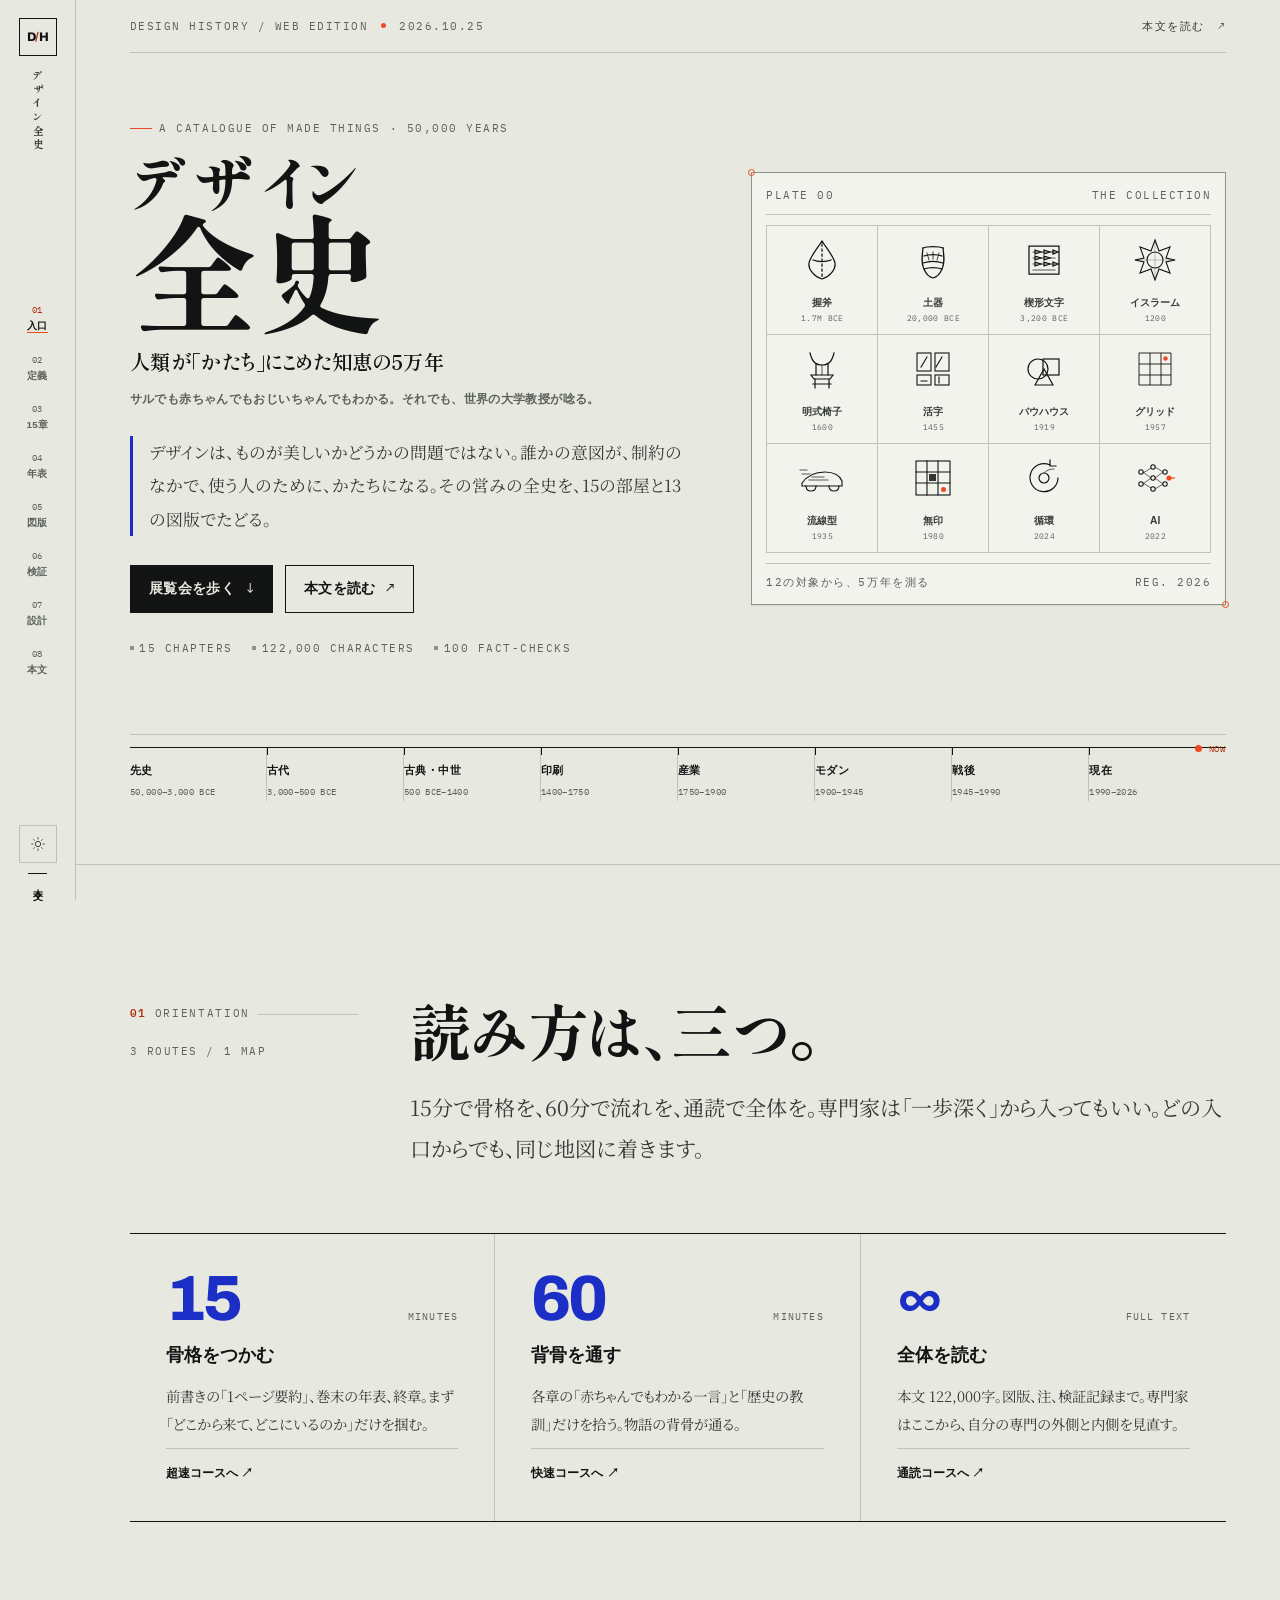
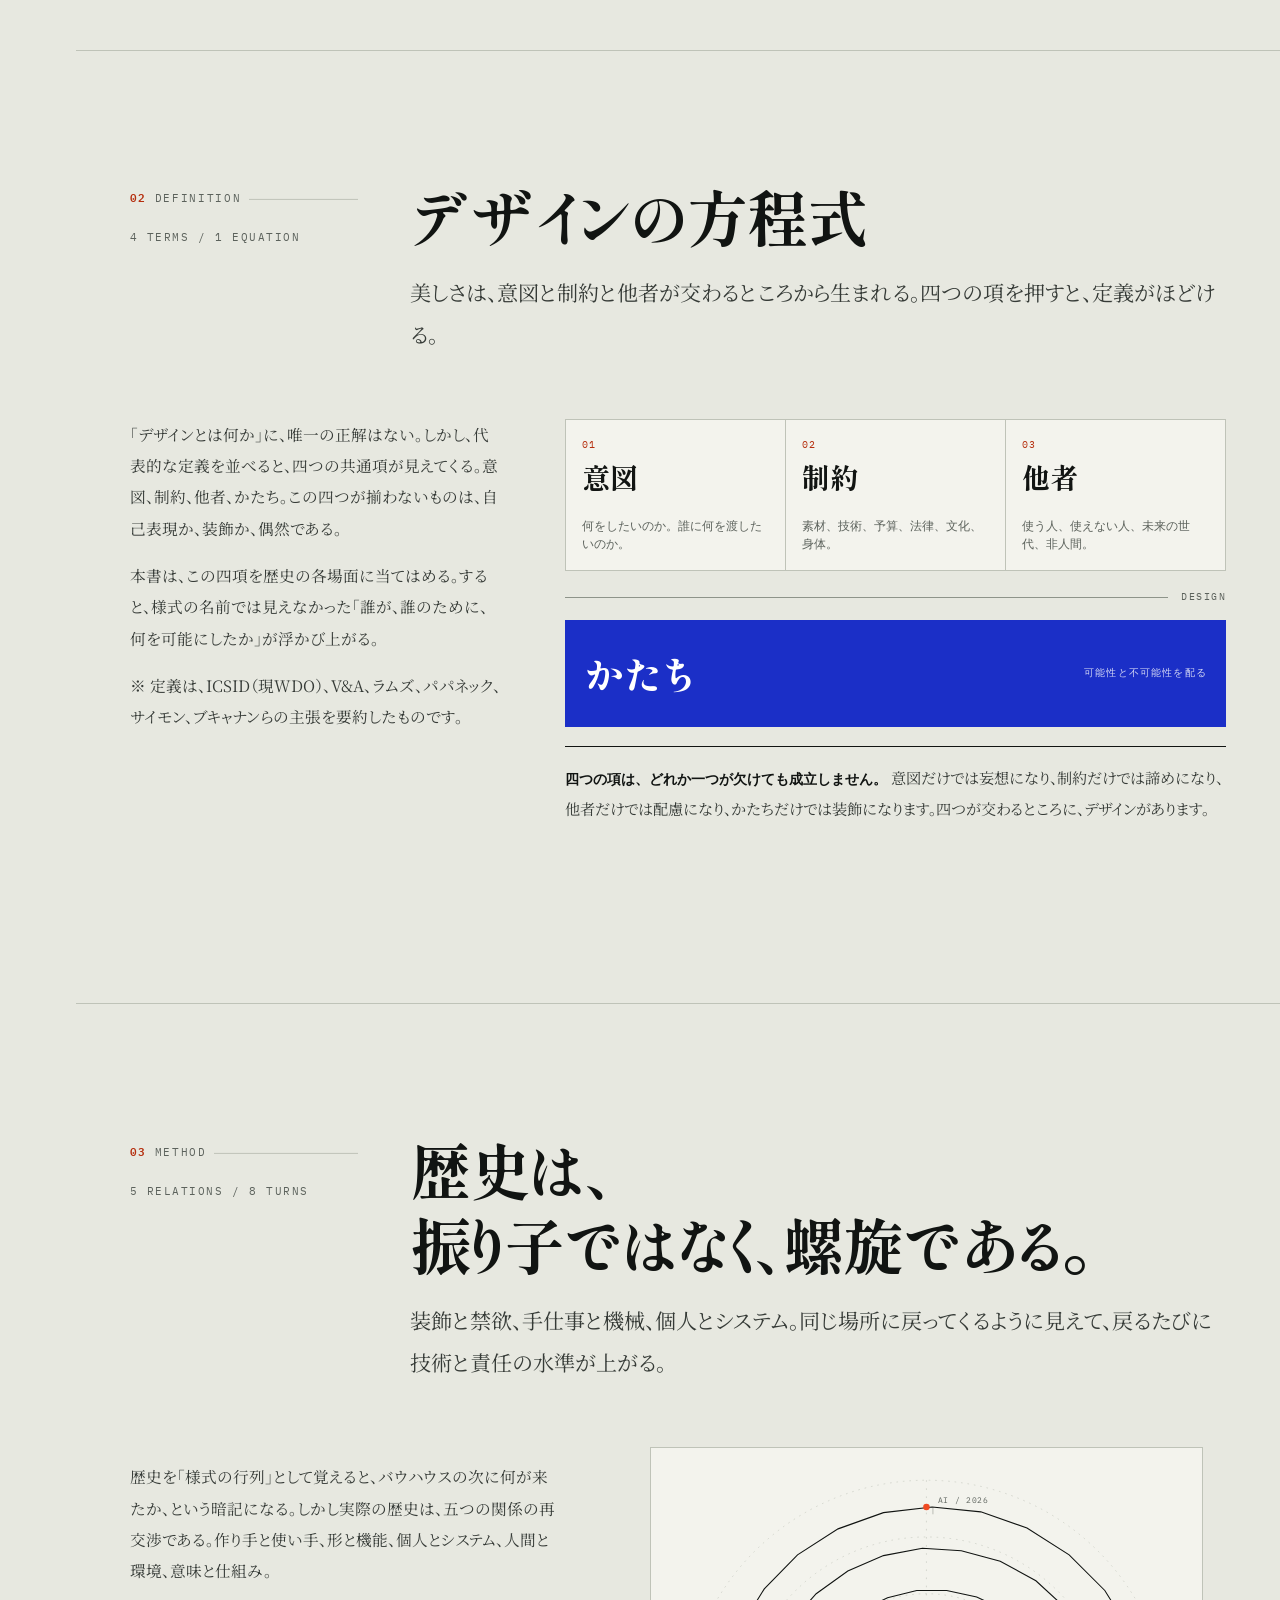
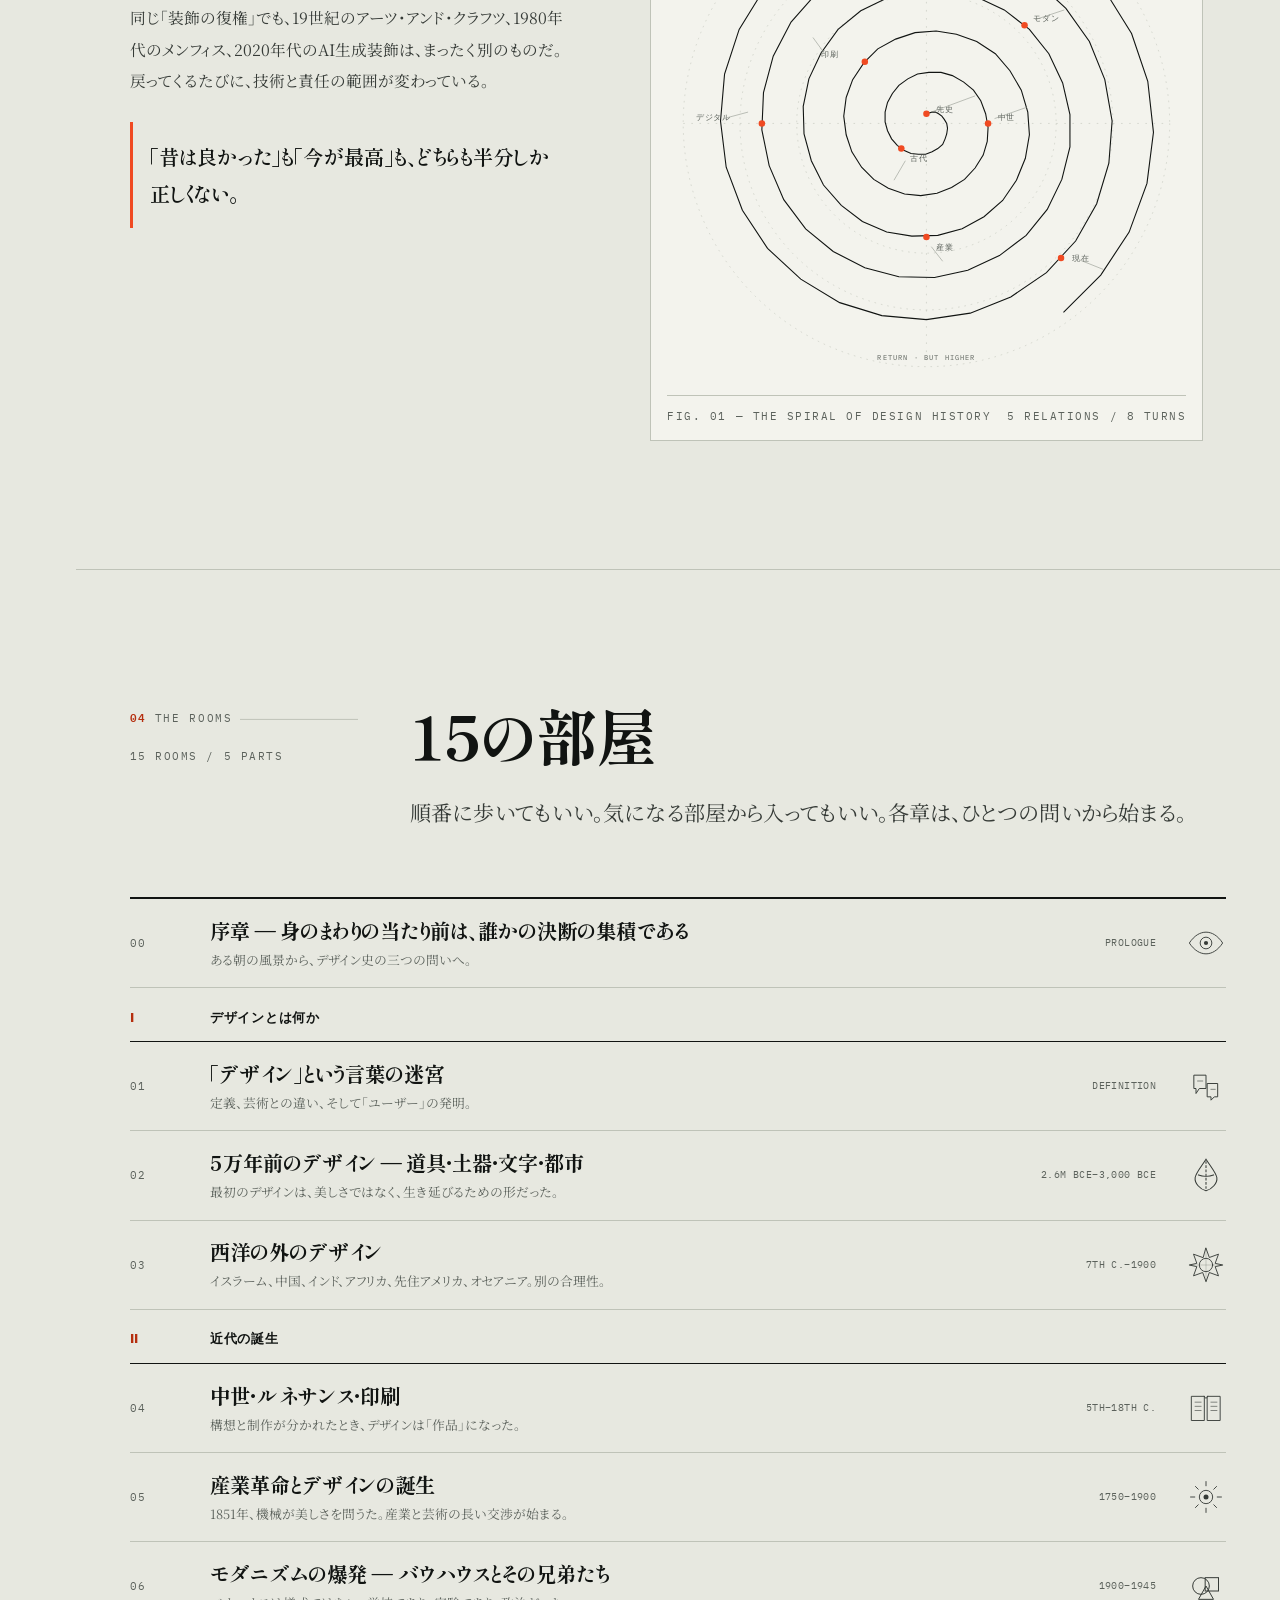
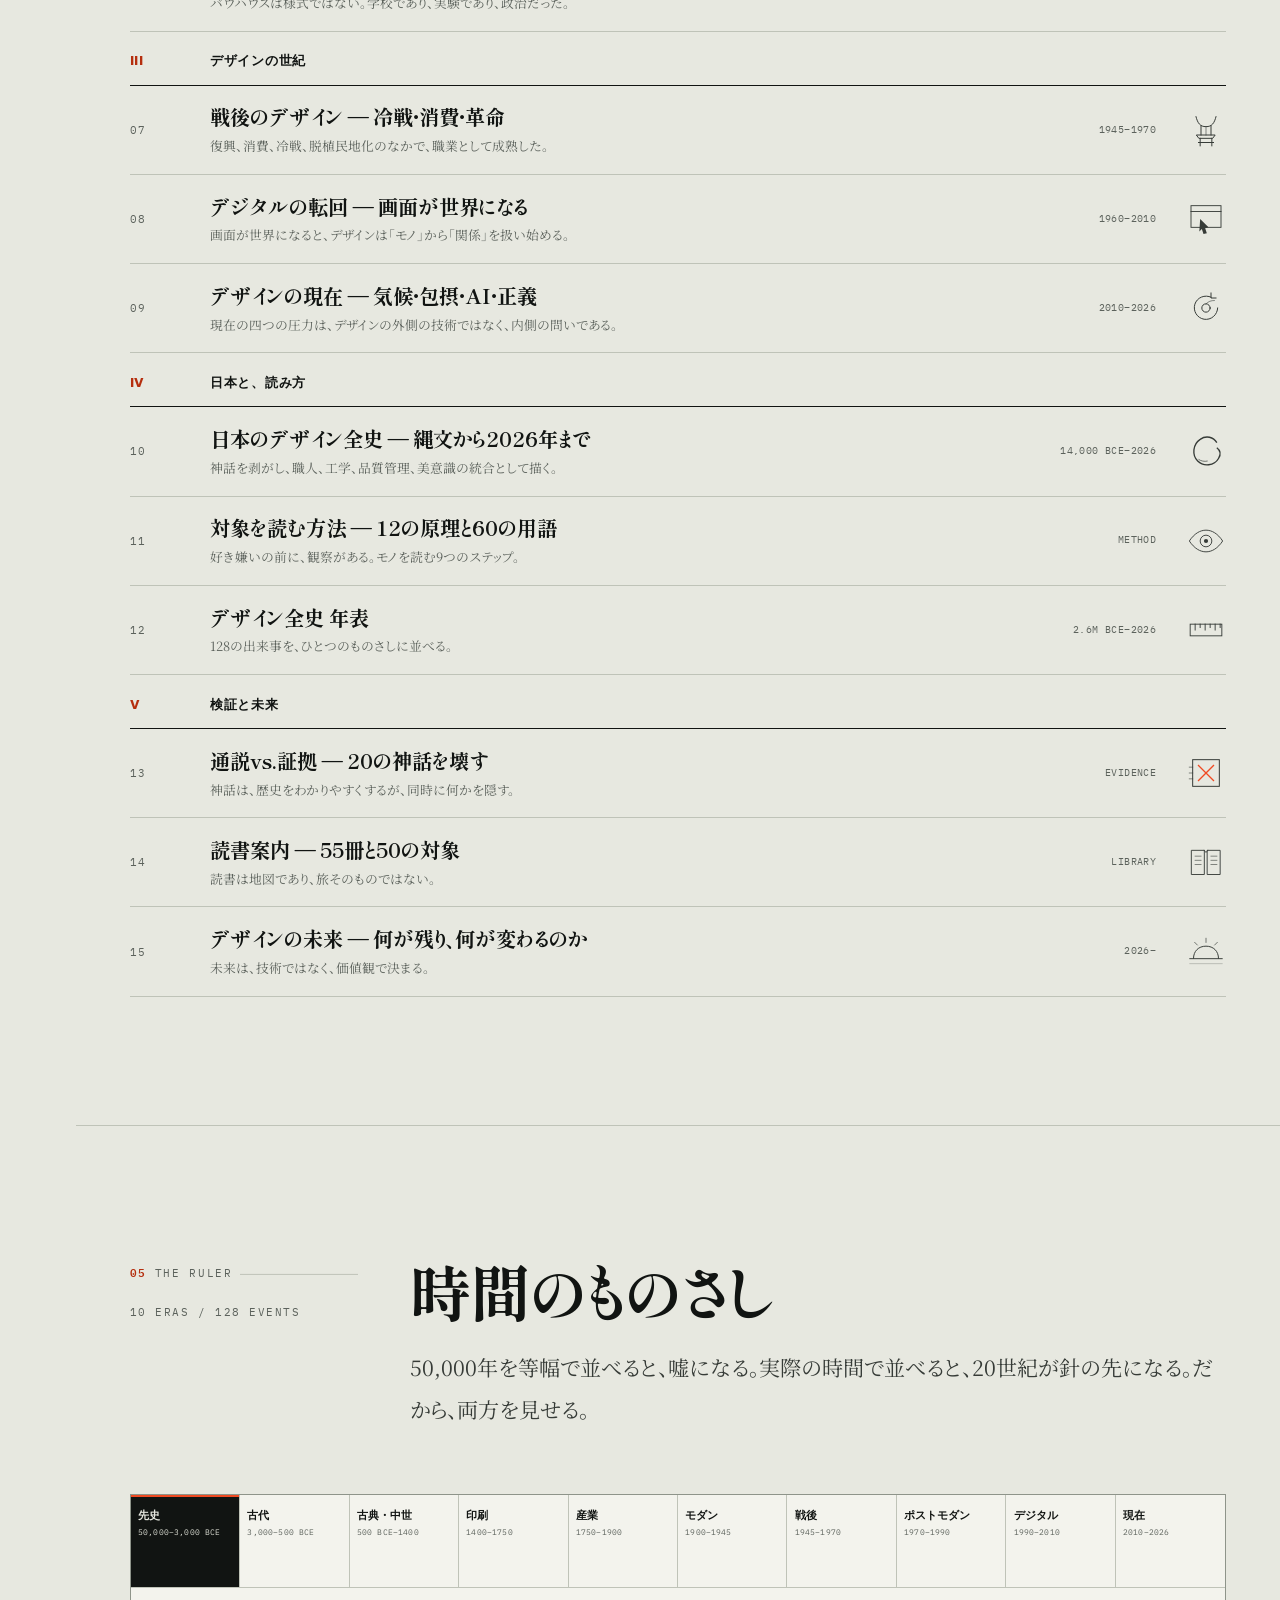
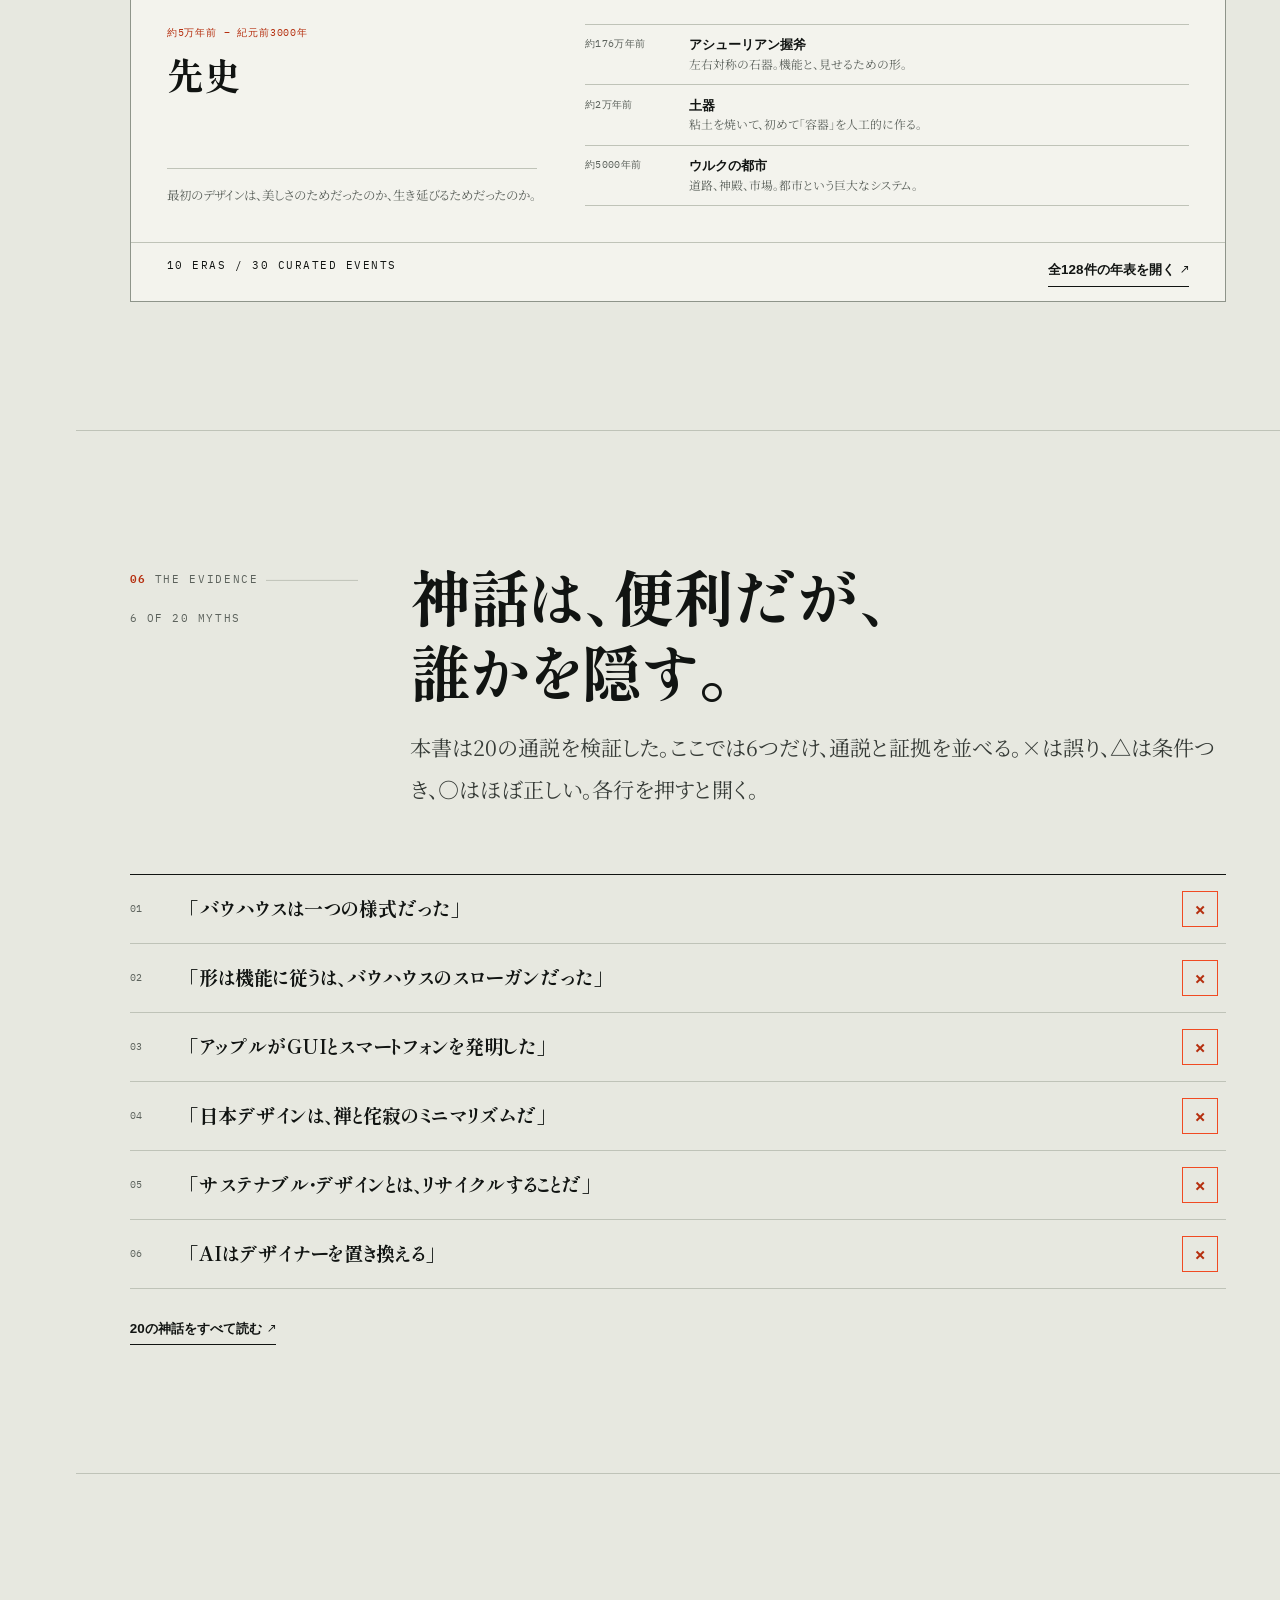
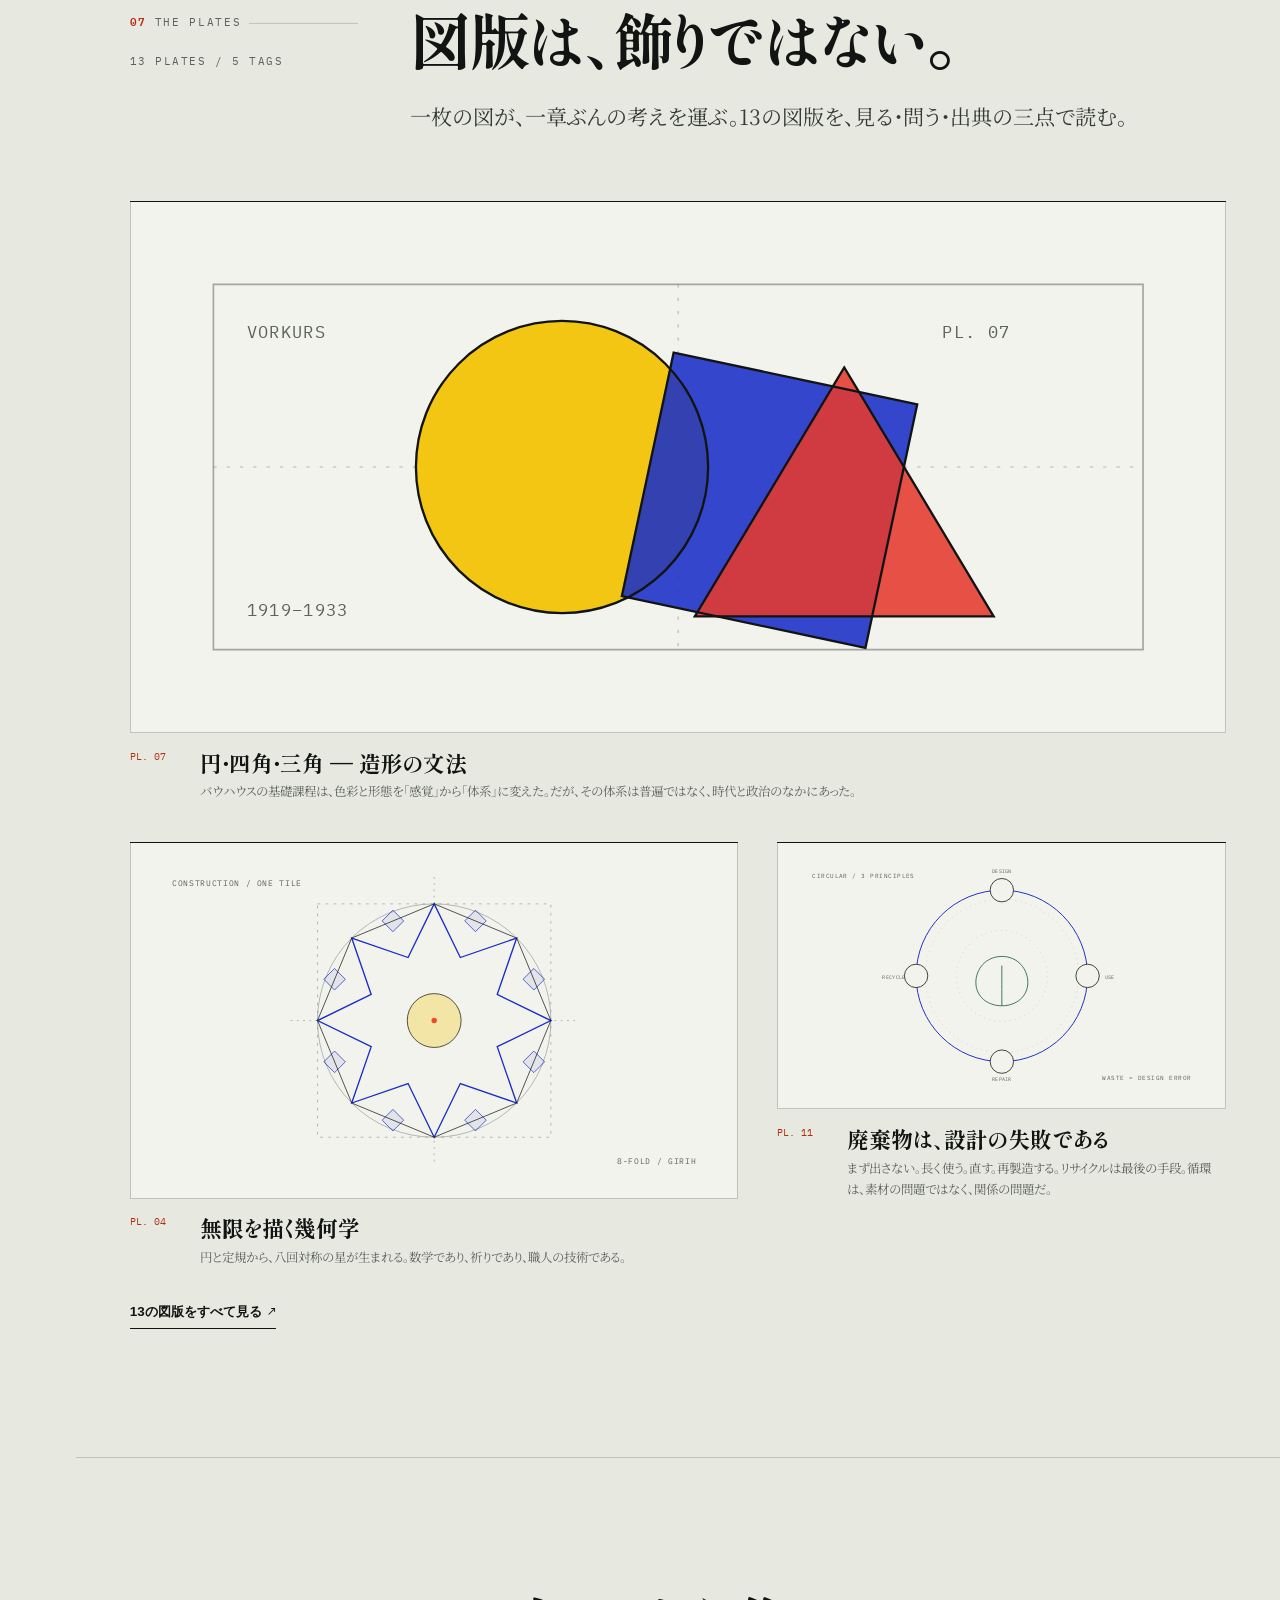
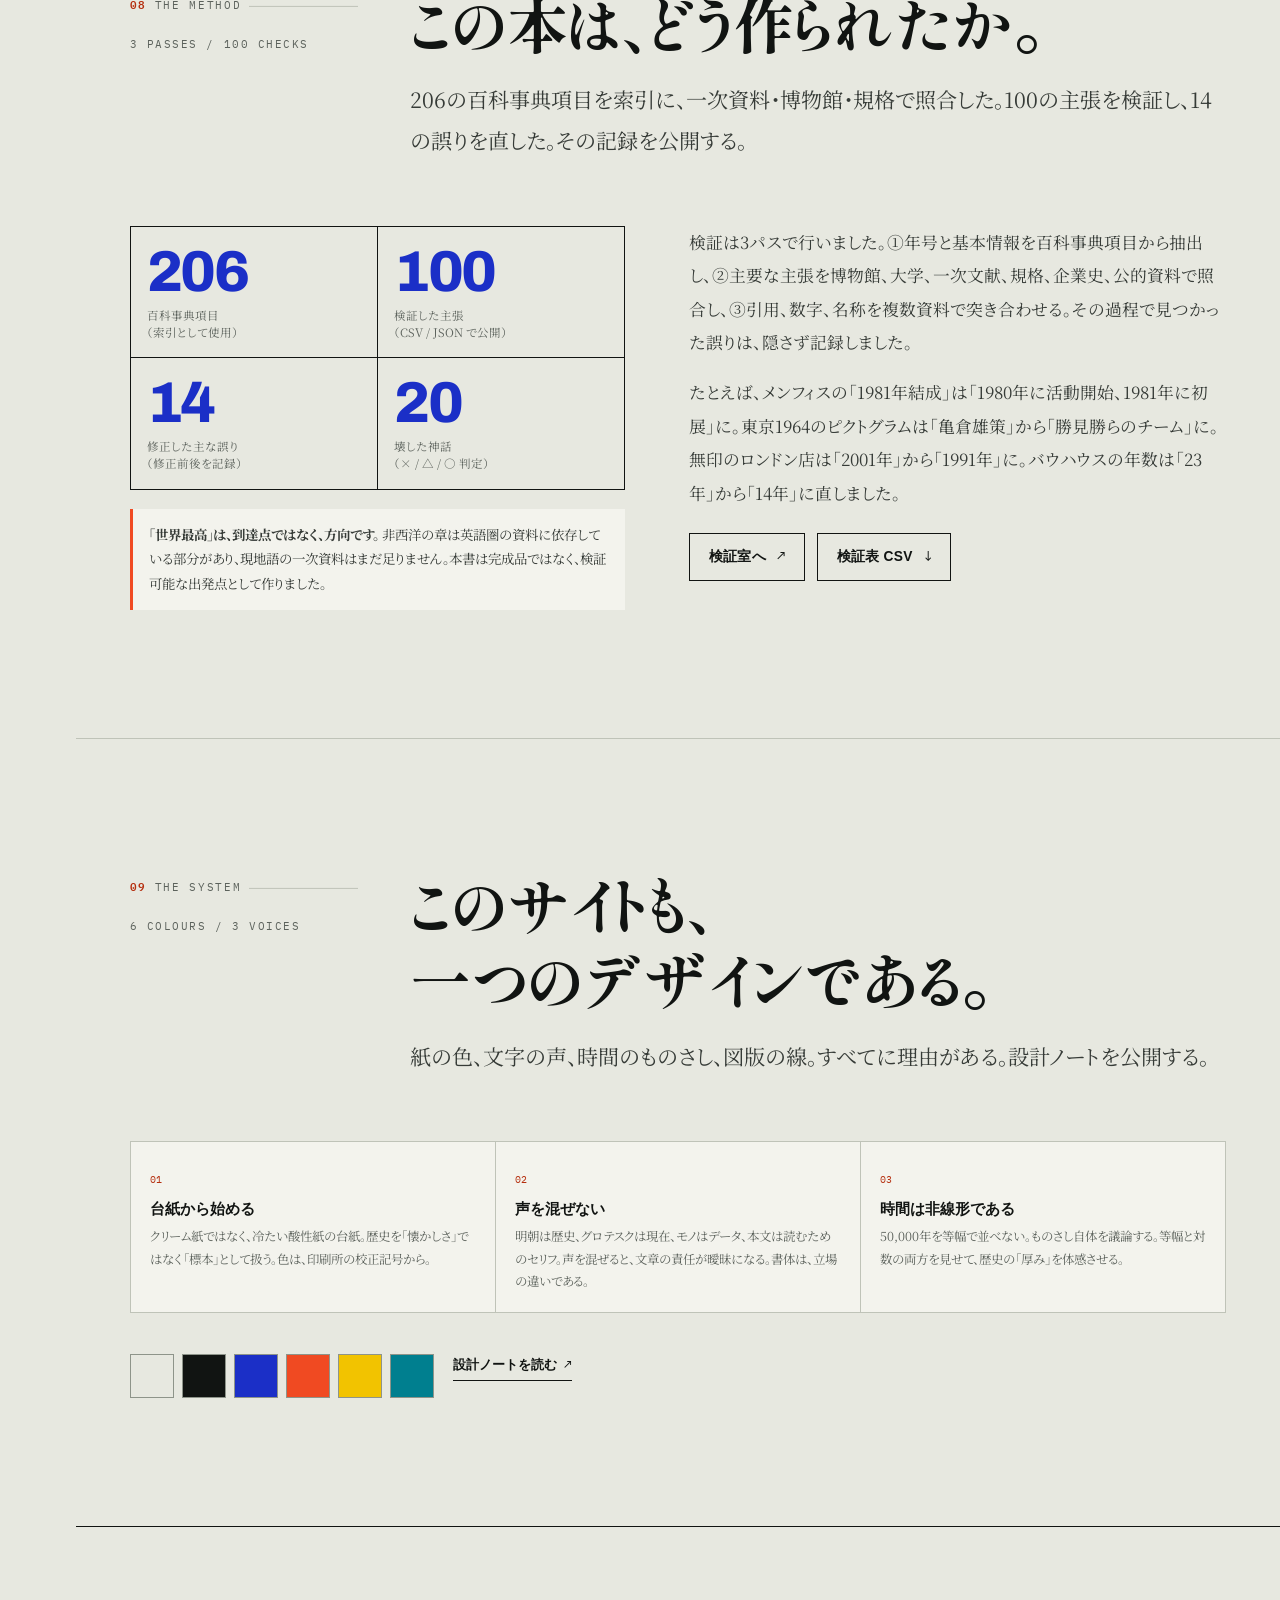
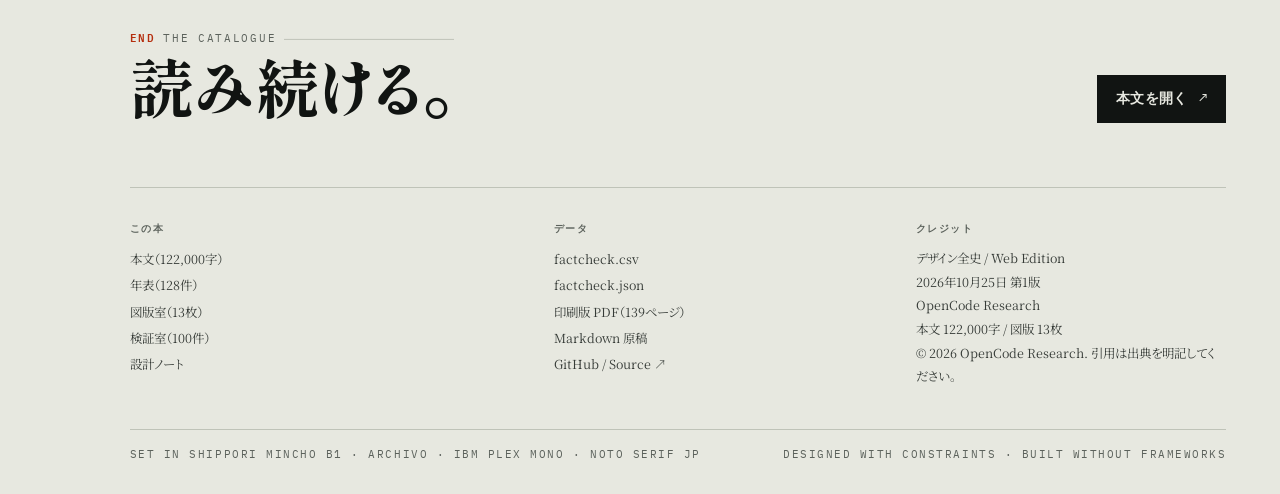
==== commit 7da42148: "Add GitHub source link and make QA scripts path-independent" ====
--- a/index.html
+++ b/index.html
@@ -1003,6 +1003,7 @@
             <li><a href="factcheck.json" download>factcheck.json</a></li>
             <li><a href="デザイン全史.pdf" download>印刷版 PDF（139ページ）</a></li>
             <li><a href="DESIGN_HISTORY_BOOK.md" download>Markdown 原稿</a></li>
+            <li><a href="https://github.com/ELRdn/design-REA" rel="noopener">GitHub / Source ↗</a></li>
           </ul>
         </div>
         <div>
--- a/assets/style.css
+++ b/assets/style.css
@@ -1804,6 +1804,18 @@
   color: var(--ink-3);
 }
 
+.colophon a {
+  display: inline-flex;
+  align-items: center;
+  min-height: 24px;
+  color: var(--ink-2);
+  text-decoration: none;
+}
+
+.colophon a:hover {
+  color: var(--ultra);
+}
+
 /* ---------- 19. Plates ---------- */
 .plate {
   width: 100%;
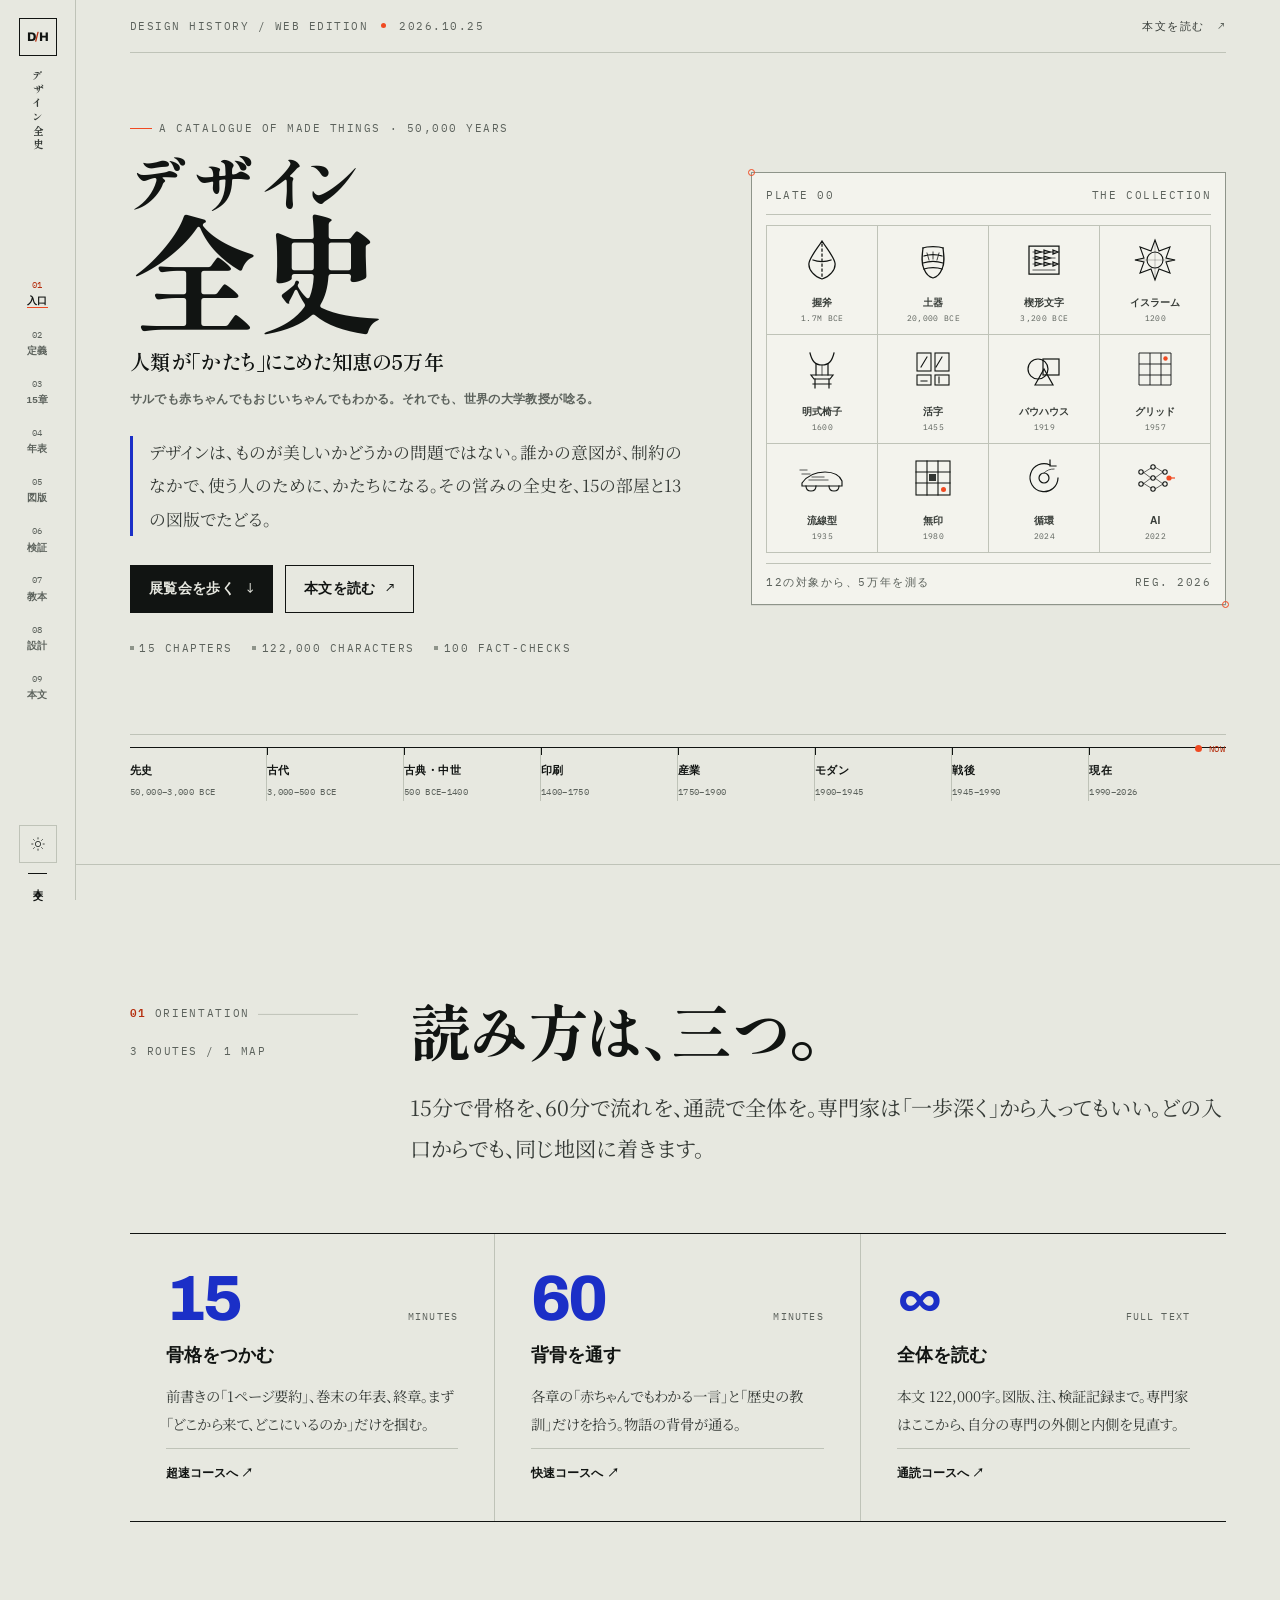
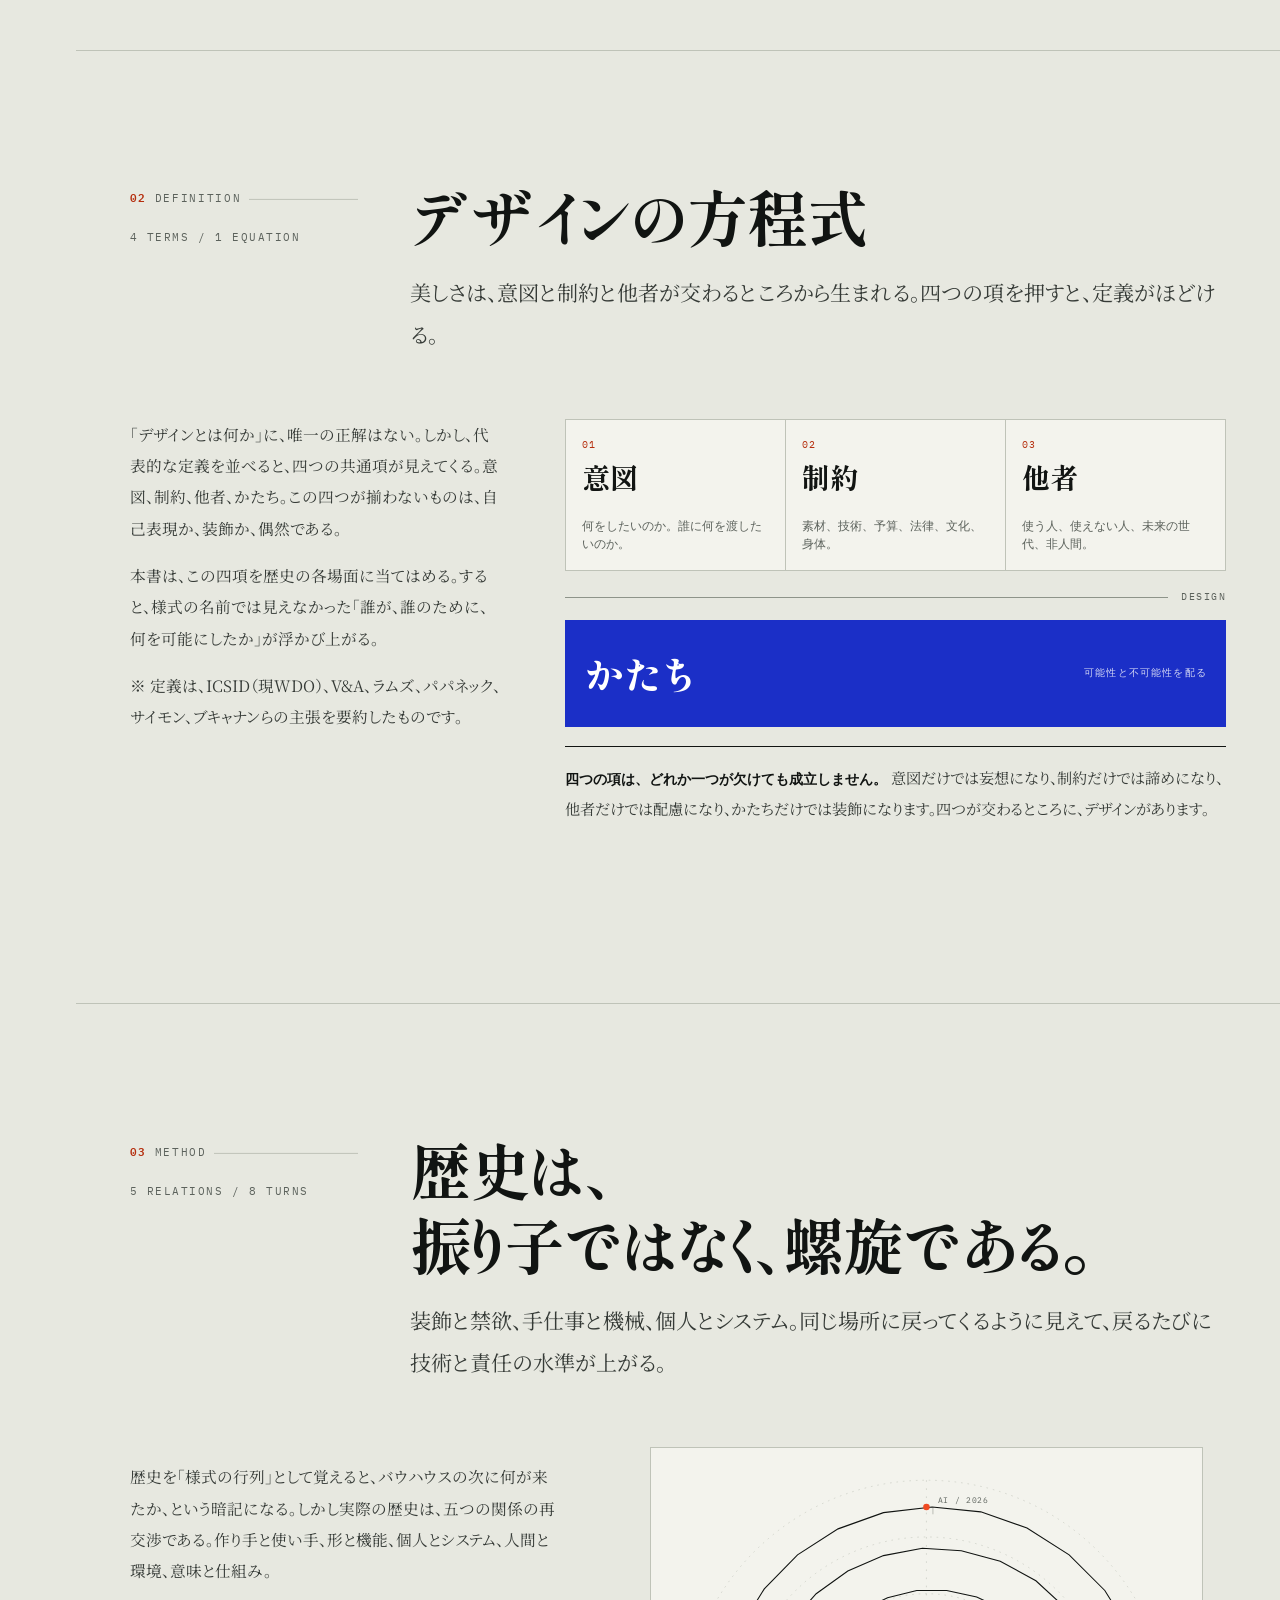
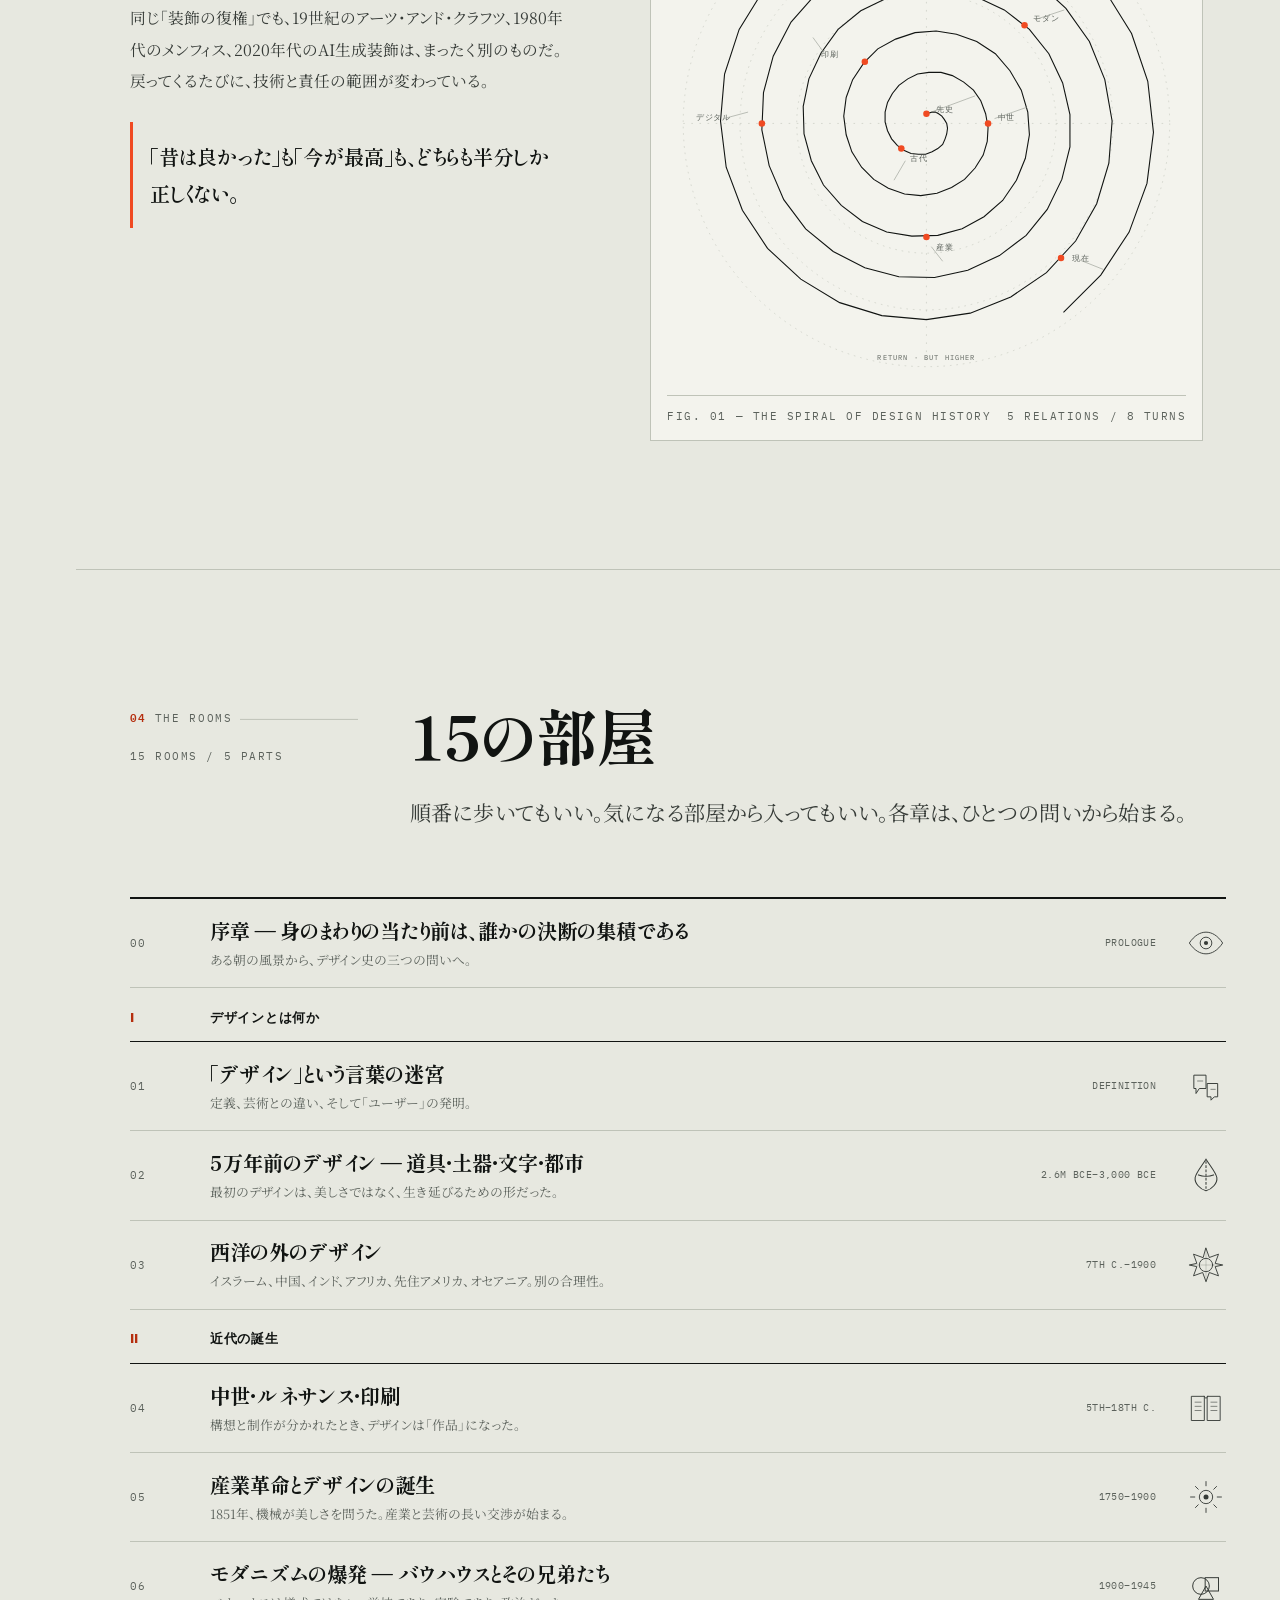
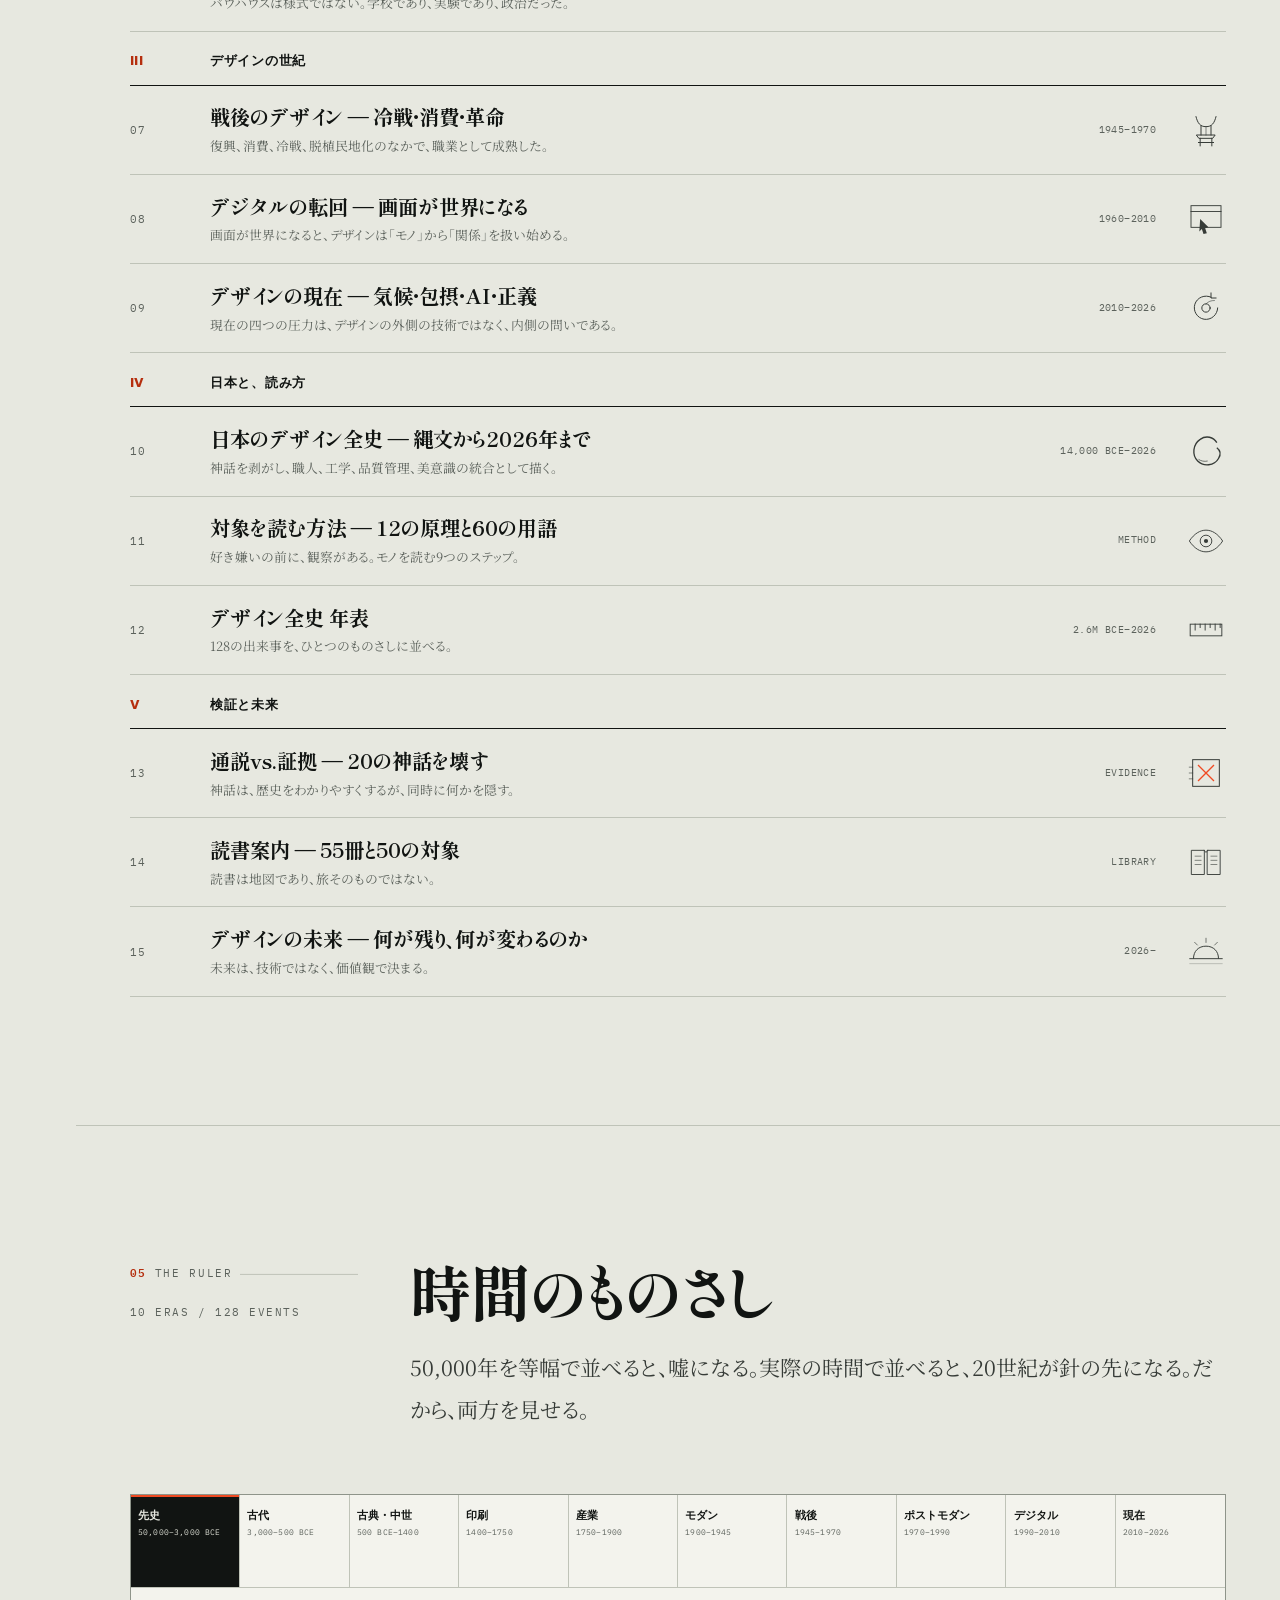
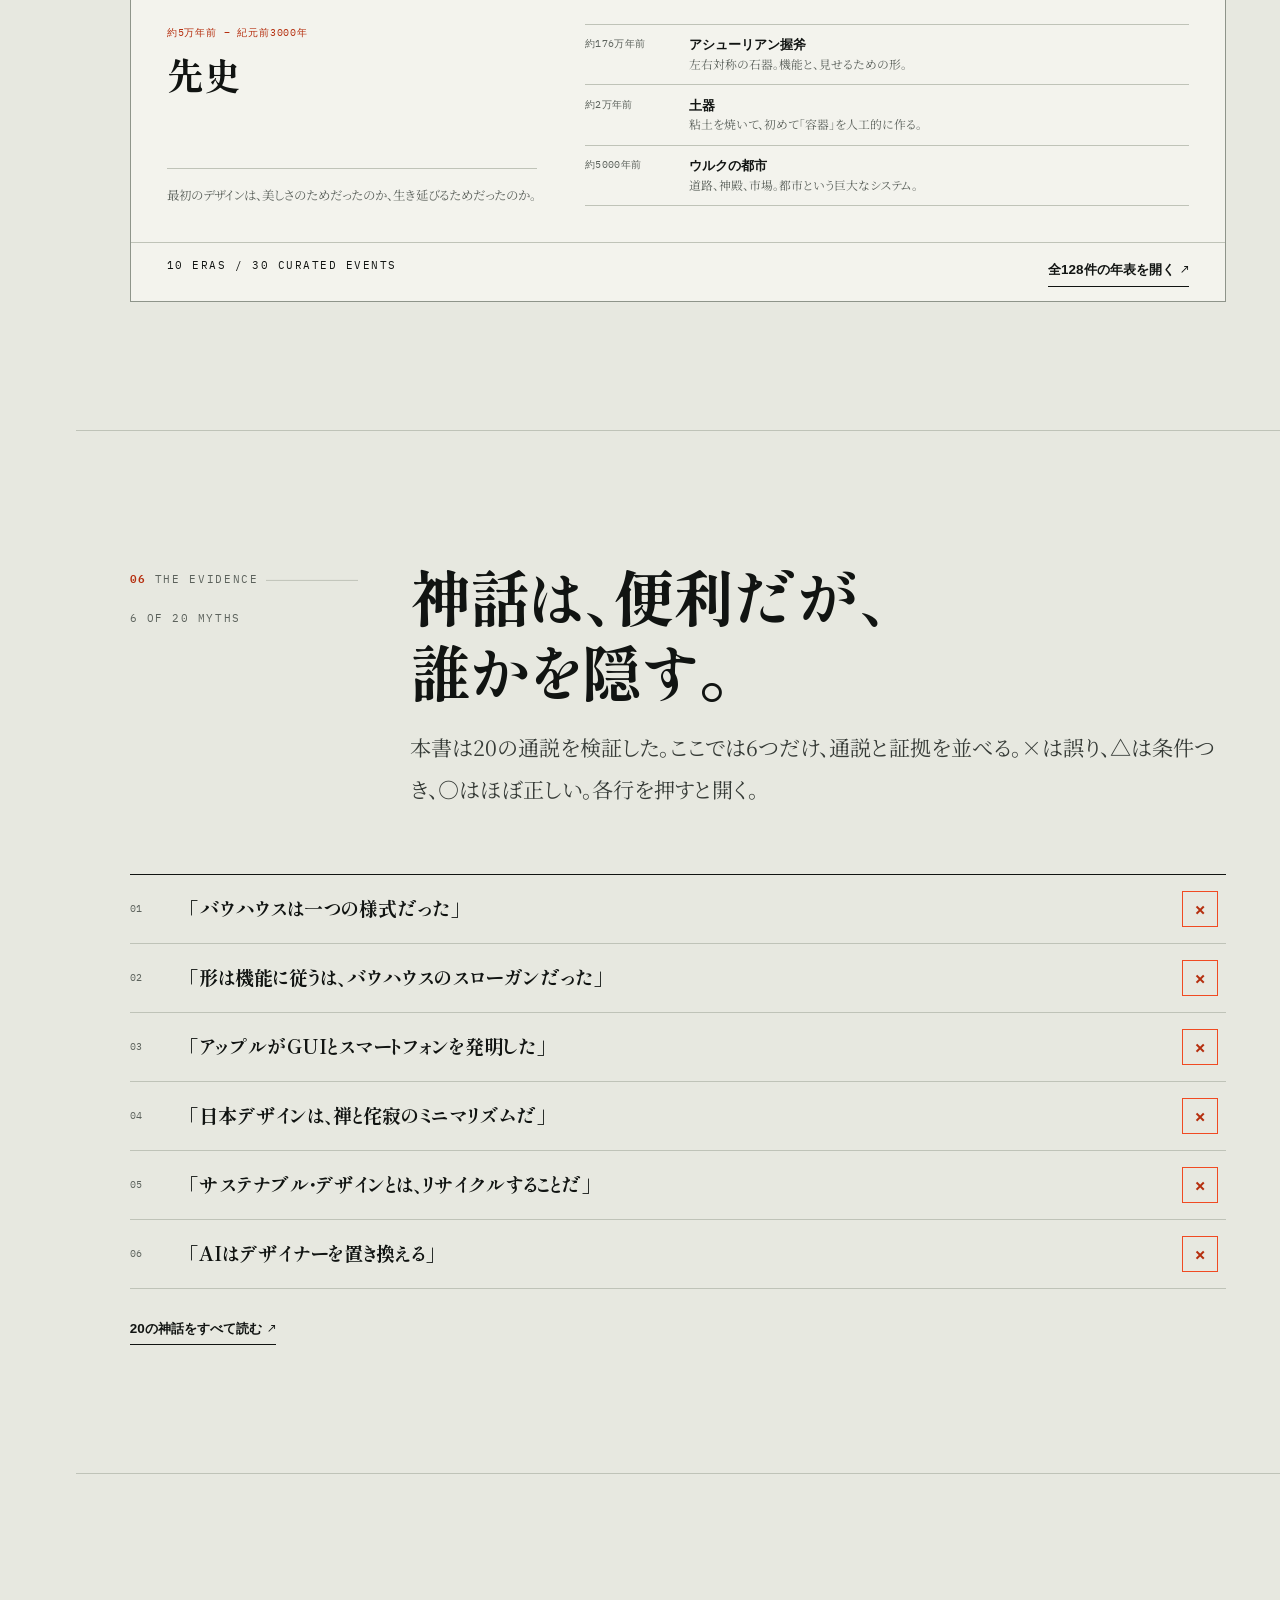
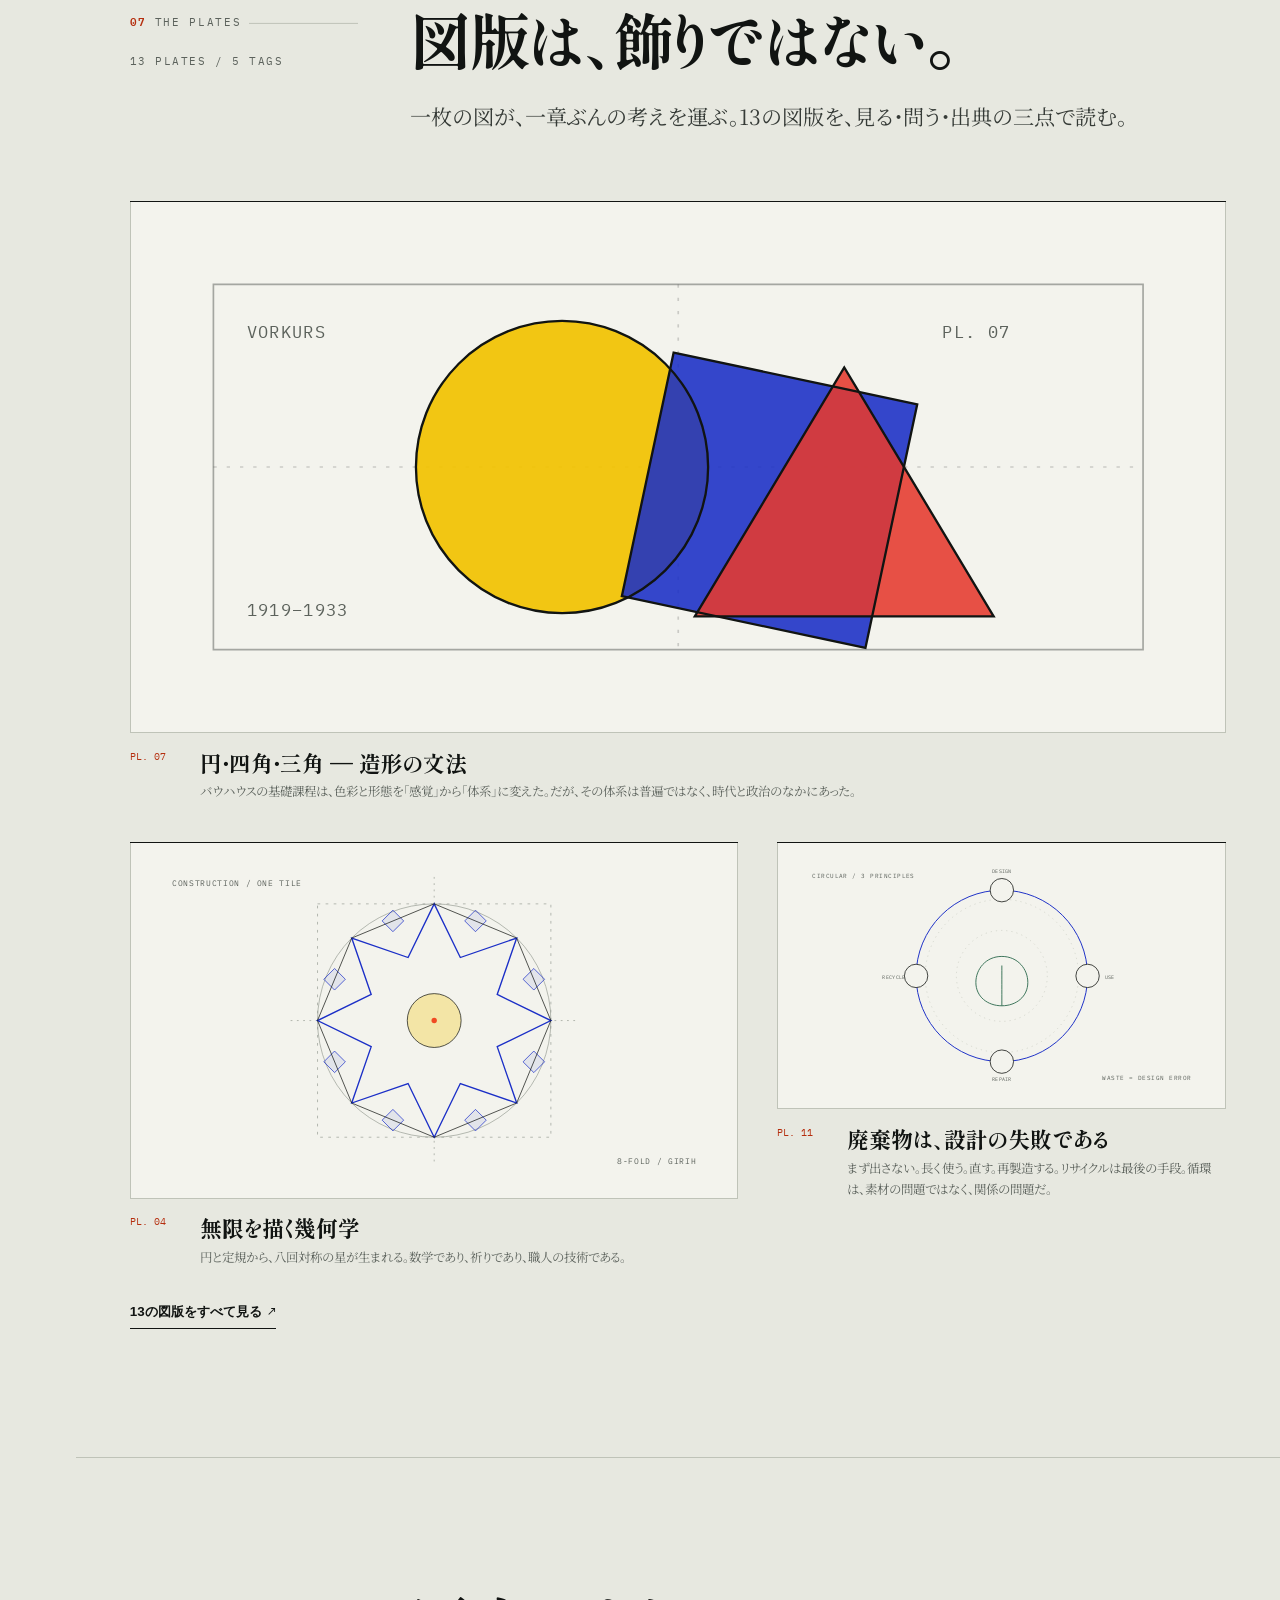
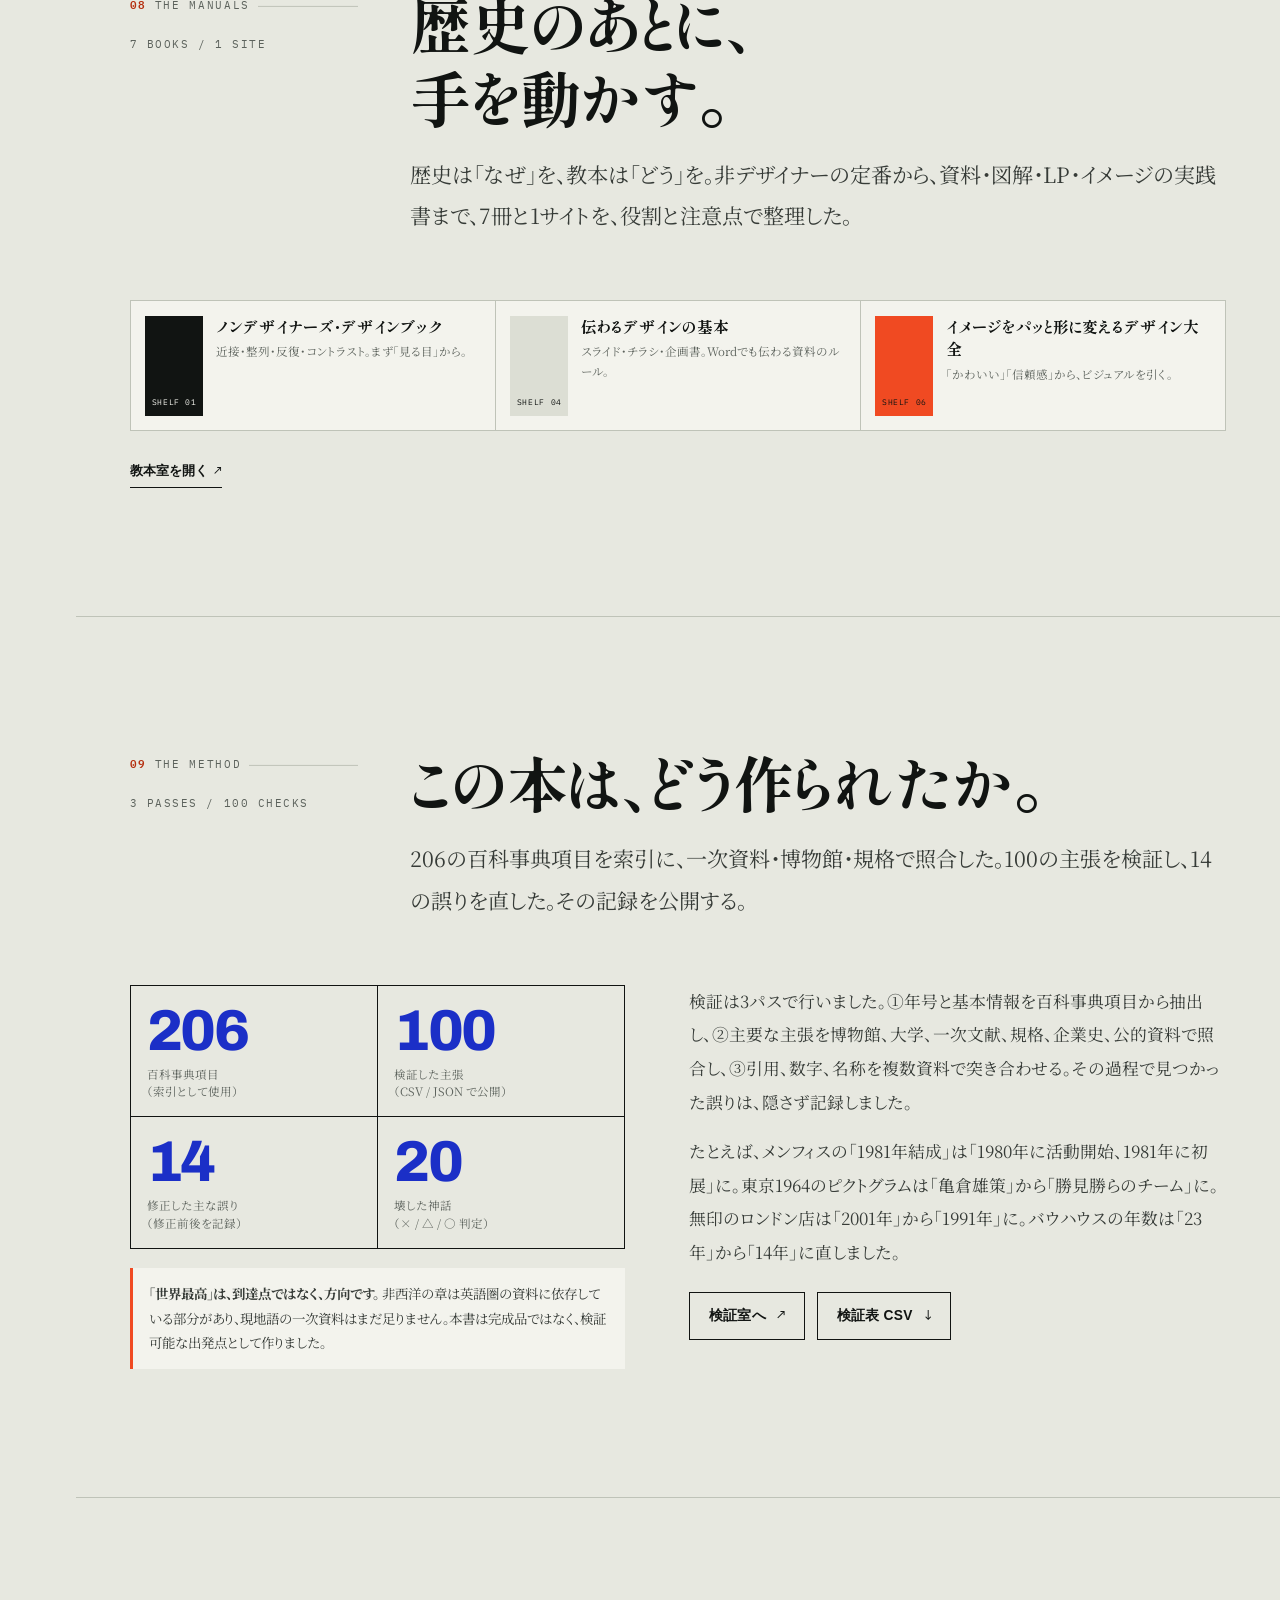
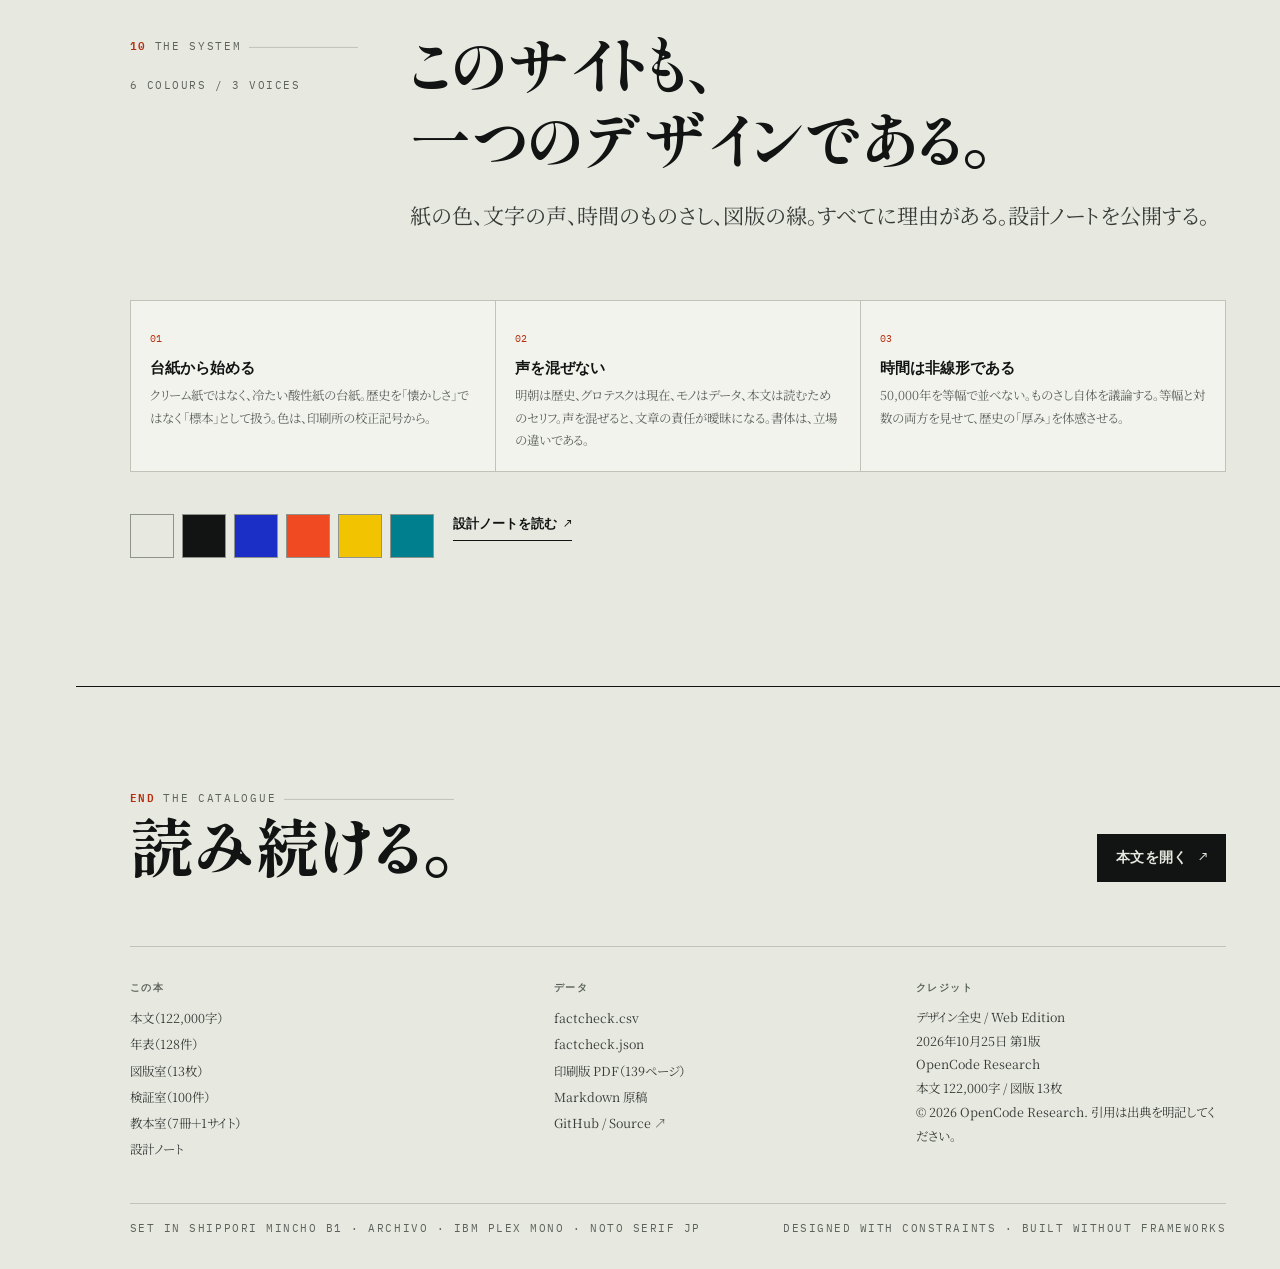
==== commit cc495021: "Add design manuals room: 7 books, field notes, REA research log" ====
--- a/index.html
+++ b/index.html
@@ -40,6 +40,7 @@
     <a href="timeline.html">年表</a>
     <a href="atlas.html">図版</a>
     <a href="method.html">検証</a>
+    <a href="textbooks.html">教本</a>
     <a href="design-notes.html">設計</a>
     <a href="read.html">本文</a>
   </nav>
@@ -189,11 +190,14 @@
     <a class="rail__link" href="method.html">
       <span class="rail__num">06</span><span class="rail__label">検証</span>
     </a>
+    <a class="rail__link" href="textbooks.html">
+      <span class="rail__num">07</span><span class="rail__label">教本</span>
+    </a>
     <a class="rail__link" href="design-notes.html">
-      <span class="rail__num">07</span><span class="rail__label">設計</span>
+      <span class="rail__num">08</span><span class="rail__label">設計</span>
     </a>
     <a class="rail__link rail__link--read" href="read.html">
-      <span class="rail__num">08</span><span class="rail__label">本文</span>
+      <span class="rail__num">09</span><span class="rail__label">本文</span>
     </a>
   </nav>
 
@@ -893,12 +897,44 @@
     </div>
   </section>
 
+  <!-- MANUALS -->
+  <section class="section" id="manuals">
+    <div class="shell">
+      <div class="section-head" data-reveal>
+        <div class="section-head__aside">
+          <p class="eyebrow"><span class="eyebrow__no">08</span> THE MANUALS</p>
+          <p class="section-head__note mono">7 BOOKS / 1 SITE</p>
+        </div>
+        <div class="section-head__main">
+          <h2 class="section-title">歴史のあとに、<br>手を動かす。</h2>
+          <p class="section-lede">歴史は「なぜ」を、教本は「どう」を。非デザイナーの定番から、資料・図解・LP・イメージの実践書まで、7冊と1サイトを、役割と注意点で整理した。</p>
+        </div>
+      </div>
+
+      <div class="manual-teaser" data-reveal>
+        <a class="manual-mini" href="textbooks.html#book-nondesigner">
+          <span class="manual-mini__spine" style="--mini-bg:var(--cover-ink);--mini-fg:var(--cover-paper)">SHELF 01</span>
+          <span><span class="manual-mini__title">ノンデザイナーズ・デザインブック</span><span class="manual-mini__text">近接・整列・反復・コントラスト。まず「見る目」から。</span></span>
+        </a>
+        <a class="manual-mini" href="textbooks.html#book-tsutawaru">
+          <span class="manual-mini__spine" style="--mini-bg:var(--cover-paper-3);--mini-fg:var(--cover-ink)">SHELF 04</span>
+          <span><span class="manual-mini__title">伝わるデザインの基本</span><span class="manual-mini__text">スライド・チラシ・企画書。Wordでも伝わる資料のルール。</span></span>
+        </a>
+        <a class="manual-mini" href="textbooks.html#book-taizen">
+          <span class="manual-mini__spine" style="--mini-bg:var(--cover-signal);--mini-fg:var(--cover-ink)">SHELF 06</span>
+          <span><span class="manual-mini__title">イメージをパッと形に変えるデザイン大全</span><span class="manual-mini__text">「かわいい」「信頼感」から、ビジュアルを引く。</span></span>
+        </a>
+      </div>
+      <p style="margin-top:1.4rem"><a class="textlink" href="textbooks.html">教本室を開く <span class="textlink__arrow" aria-hidden="true">↗</span></a></p>
+    </div>
+  </section>
+
   <!-- METHOD -->
   <section class="section" id="evidence">
     <div class="shell">
       <div class="section-head" data-reveal>
         <div class="section-head__aside">
-          <p class="eyebrow"><span class="eyebrow__no">08</span> THE METHOD</p>
+          <p class="eyebrow"><span class="eyebrow__no">09</span> THE METHOD</p>
           <p class="section-head__note mono">3 PASSES / 100 CHECKS</p>
         </div>
         <div class="section-head__main">
@@ -934,7 +970,7 @@
     <div class="shell">
       <div class="section-head" data-reveal>
         <div class="section-head__aside">
-          <p class="eyebrow"><span class="eyebrow__no">09</span> THE SYSTEM</p>
+          <p class="eyebrow"><span class="eyebrow__no">10</span> THE SYSTEM</p>
           <p class="section-head__note mono">6 COLOURS / 3 VOICES</p>
         </div>
         <div class="section-head__main">
@@ -993,6 +1029,7 @@
             <li><a href="timeline.html">年表（128件）</a></li>
             <li><a href="atlas.html">図版室（13枚）</a></li>
             <li><a href="method.html">検証室（100件）</a></li>
+            <li><a href="textbooks.html">教本室（7冊＋1サイト）</a></li>
             <li><a href="design-notes.html">設計ノート</a></li>
           </ul>
         </div>
--- a/assets/style.css
+++ b/assets/style.css
@@ -34,6 +34,16 @@
   --bauhaus-red: #e63b2e;
   --bauhaus-blue: #1b2fc7;
   --bauhaus-yellow: #f2c300;
+
+  /* Fixed book-cover palette: books keep their colour in both rooms. */
+  --cover-paper: #f3f3ed;
+  --cover-ink: #111412;
+  --cover-ultra: #1b2fc7;
+  --cover-signal: #f04a22;
+  --cover-yellow: #f2c300;
+  --cover-cyan: #005f6b;
+  --cover-green: #2e6b4f;
+  --cover-paper-3: #dcded4;
 
   --font-mincho: "Shippori Mincho B1", "Yu Mincho", "YuMincho", "Hiragino Mincho ProN", serif;
   --font-serif: "Noto Serif JP", "Yu Mincho", "YuMincho", "Hiragino Mincho ProN", serif;
@@ -4110,6 +4120,657 @@
   }
 }
 
+/* ---------- 19g. Manuals / textbooks ---------- */
+.manuals-head {
+  padding: clamp(32px, 6vw, 72px) 0 clamp(24px, 4vw, 48px);
+  border-bottom: 1px solid var(--ink);
+}
+
+.manuals-head .eyebrow {
+  margin-bottom: 1.2rem;
+}
+
+.manuals-title {
+  font-family: var(--font-mincho);
+  font-size: clamp(2.8rem, 6.2vw, 6rem);
+  font-weight: 800;
+  line-height: 1.08;
+  letter-spacing: -0.025em;
+}
+
+.manuals-lede {
+  max-width: 56em;
+  margin-top: 1.2rem;
+  color: var(--ink-2);
+  font-size: var(--step-1);
+  line-height: 1.95;
+}
+
+.manuals-meta {
+  display: flex;
+  flex-wrap: wrap;
+  gap: 0.6rem 1.2rem;
+  margin-top: 1.4rem;
+  color: var(--ink-3);
+}
+
+.manuals-meta span {
+  display: inline-flex;
+  align-items: center;
+  gap: 0.5em;
+}
+
+.manuals-meta span::before {
+  content: "";
+  width: 4px;
+  height: 4px;
+  background: var(--rule-strong);
+}
+
+/* Shelf */
+.shelf {
+  margin-top: clamp(24px, 4vw, 44px);
+}
+
+.shelf__row {
+  display: flex;
+  align-items: flex-end;
+  gap: 9px;
+  padding: 0 2px 0;
+  overflow-x: auto;
+  border-bottom: 6px solid var(--ink);
+  scrollbar-width: thin;
+}
+
+.spine {
+  flex: 0 0 66px;
+  display: flex;
+  flex-direction: column;
+  align-items: center;
+  justify-content: space-between;
+  gap: 0.8rem;
+  height: var(--spine-h, 250px);
+  padding: 12px 8px 10px;
+  border: 1px solid var(--ink);
+  background: var(--spine-bg, var(--ink));
+  color: var(--spine-fg, var(--paper));
+  text-decoration: none;
+  transition: transform var(--fast) var(--ease), box-shadow var(--fast) var(--ease);
+}
+
+.spine:hover {
+  transform: translateY(-6px);
+  box-shadow: 6px 6px 0 var(--rule);
+}
+
+.spine__no {
+  font-family: var(--font-mono);
+  font-size: 0.52rem;
+  letter-spacing: 0.08em;
+}
+
+.spine__title {
+  writing-mode: vertical-rl;
+  font-family: var(--font-mincho);
+  font-size: 0.86rem;
+  font-weight: 700;
+  line-height: 1.35;
+  letter-spacing: 0.02em;
+  text-align: center;
+}
+
+.spine__author {
+  writing-mode: vertical-rl;
+  font-family: var(--font-mono);
+  font-size: 0.47rem;
+  letter-spacing: 0.05em;
+}
+
+.spine__year {
+  font-family: var(--font-mono);
+  font-size: 0.48rem;
+  letter-spacing: 0.05em;
+}
+
+.shelf__caption {
+  display: flex;
+  flex-wrap: wrap;
+  justify-content: space-between;
+  gap: 0.6rem;
+  padding-top: 0.55rem;
+  color: var(--ink-3);
+}
+
+/* Sections */
+.manuals-section {
+  margin-top: clamp(48px, 7vw, 88px);
+}
+
+.manuals-section__head {
+  display: flex;
+  flex-wrap: wrap;
+  align-items: baseline;
+  justify-content: space-between;
+  gap: 1rem;
+  padding-bottom: 0.8rem;
+  border-bottom: 1px solid var(--ink);
+}
+
+.manuals-section__title {
+  font-family: var(--font-mincho);
+  font-size: clamp(1.6rem, 2.8vw, 2.3rem);
+  font-weight: 700;
+  line-height: 1.35;
+}
+
+.manuals-section__note {
+  color: var(--ink-3);
+  font-size: 0.72rem;
+  line-height: 1.7;
+}
+
+.tag {
+  display: inline-flex;
+  align-items: center;
+  border: 1px solid var(--rule-strong);
+  padding: 0.1em 0.45em;
+  font-family: var(--font-mono);
+  font-size: 0.55rem;
+  letter-spacing: 0.05em;
+  color: var(--ink-3);
+  white-space: nowrap;
+}
+
+/* Matrix */
+.manuals-table-wrap {
+  margin-top: 1.2rem;
+  overflow-x: auto;
+  border: 1px solid var(--rule);
+}
+
+.manuals-table {
+  width: 100%;
+  min-width: 900px;
+  font-size: 0.76rem;
+  line-height: 1.65;
+}
+
+.manuals-table th,
+.manuals-table td {
+  padding: 0.55rem 0.65rem;
+  border-bottom: 1px solid var(--rule);
+  border-right: 1px solid var(--rule);
+  text-align: left;
+  vertical-align: top;
+}
+
+.manuals-table th {
+  background: var(--paper-3);
+  font-family: var(--font-sans);
+  font-size: 0.68rem;
+  font-weight: 700;
+  white-space: nowrap;
+}
+
+.manuals-table td:first-child {
+  font-family: var(--font-sans);
+  font-weight: 700;
+  line-height: 1.5;
+}
+
+.manuals-table tr:hover td {
+  background: var(--paper-2);
+}
+
+.manuals-table td:last-child,
+.manuals-table th:last-child {
+  border-right: 0;
+}
+
+/* Reading paths */
+.paths {
+  display: grid;
+  grid-template-columns: repeat(3, minmax(0, 1fr));
+  gap: 1px;
+  margin-top: 1.2rem;
+  background: var(--rule);
+  border: 1px solid var(--rule);
+}
+
+.path {
+  padding: clamp(16px, 2.5vw, 24px);
+  background: var(--paper-2);
+}
+
+.path__num {
+  font-family: var(--font-latin);
+  font-size: clamp(2rem, 3.4vw, 2.8rem);
+  font-weight: 800;
+  line-height: 1;
+  letter-spacing: -0.04em;
+  color: var(--ultra);
+}
+
+.path__title {
+  margin-top: 0.5rem;
+  font-family: var(--font-mincho);
+  font-size: 1.15rem;
+  font-weight: 700;
+  line-height: 1.45;
+}
+
+.path__books {
+  display: flex;
+  flex-direction: column;
+  gap: 0;
+  margin-top: 0.6rem;
+  border-top: 1px solid var(--rule);
+}
+
+.path__books a {
+  padding: 0.35rem 0;
+  border-bottom: 1px solid var(--rule);
+  font-family: var(--font-sans);
+  font-size: 0.78rem;
+  line-height: 1.5;
+  color: var(--ink);
+  text-decoration: none;
+}
+
+.path__books a:hover {
+  color: var(--ultra);
+}
+
+.path__why {
+  margin-top: 0.6rem;
+  color: var(--ink-3);
+  font-size: 0.75rem;
+  line-height: 1.75;
+}
+
+/* Book cards */
+.book-grid {
+  display: grid;
+  grid-template-columns: 1fr 1fr;
+  gap: clamp(28px, 4vw, 56px) clamp(20px, 3vw, 40px);
+  margin-top: 1.2rem;
+}
+
+.book-card {
+  min-width: 0;
+  border-top: 1px solid var(--ink);
+  scroll-margin-top: 20px;
+}
+
+.book-card__cover {
+  display: flex;
+  flex-direction: column;
+  justify-content: space-between;
+  min-height: 220px;
+  padding: clamp(16px, 2.5vw, 24px);
+  background: var(--cover-bg, var(--ink));
+  color: var(--cover-fg, var(--paper));
+}
+
+.book-card__label {
+  display: flex;
+  justify-content: space-between;
+  gap: 1rem;
+  font-family: var(--font-mono);
+  font-size: 0.55rem;
+  letter-spacing: 0.08em;
+}
+
+.book-card__cover h3 {
+  margin-top: 1.2rem;
+  font-family: var(--font-mincho);
+  font-size: clamp(1.3rem, 2.2vw, 1.8rem);
+  font-weight: 700;
+  line-height: 1.35;
+  letter-spacing: -0.01em;
+}
+
+.book-card__author {
+  margin-top: 0.6rem;
+  font-family: var(--font-sans);
+  font-size: 0.8rem;
+  font-weight: 700;
+  line-height: 1.5;
+}
+
+.book-card__imprint {
+  margin-top: 0.2rem;
+  font-family: var(--font-mono);
+  font-size: 0.54rem;
+  letter-spacing: 0.04em;
+}
+
+.book-card__body {
+  padding-top: 0.9rem;
+}
+
+.book-card__kicker {
+  display: flex;
+  flex-wrap: wrap;
+  gap: 0.4rem;
+  align-items: center;
+  margin-bottom: 0.5rem;
+}
+
+.book-card__meta {
+  color: var(--ink-3);
+  font-size: 0.72rem;
+  line-height: 1.8;
+}
+
+.book-card__thesis {
+  margin-top: 0.5rem;
+  color: var(--ink-2);
+  font-size: 0.86rem;
+  line-height: 1.85;
+}
+
+.book-card__cols {
+  display: grid;
+  grid-template-columns: 1fr 1fr;
+  gap: 1rem;
+  margin-top: 0.8rem;
+  padding-top: 0.7rem;
+  border-top: 1px solid var(--rule);
+}
+
+.book-card__cols h4 {
+  margin: 0 0 0.35rem;
+  font-family: var(--font-mono);
+  font-size: 0.56rem;
+  font-weight: 500;
+  letter-spacing: 0.08em;
+  color: var(--signal-ink);
+}
+
+.book-card__cols ul {
+  margin: 0;
+  padding-left: 1.1em;
+}
+
+.book-card__cols li {
+  list-style: disc;
+  margin-bottom: 0.25em;
+  color: var(--ink-2);
+  font-size: 0.76rem;
+  line-height: 1.7;
+}
+
+.book-card__cols p {
+  color: var(--ink-2);
+  font-size: 0.76rem;
+  line-height: 1.7;
+}
+
+.book-card__link {
+  margin-top: 0.8rem;
+}
+
+.book-card--site {
+  grid-column: 1 / -1;
+  display: grid;
+  grid-template-columns: minmax(0, 0.32fr) minmax(0, 0.68fr);
+  gap: 0;
+  border-bottom: 1px solid var(--ink);
+}
+
+.book-card--site .book-card__cover {
+  min-height: 260px;
+}
+
+.book-card--site .book-card__body {
+  padding: clamp(16px, 2.5vw, 24px);
+}
+
+/* Bridge */
+.bridge {
+  display: grid;
+  grid-template-columns: 1fr 1fr;
+  gap: clamp(20px, 4vw, 56px);
+  margin-top: 1.2rem;
+}
+
+.bridge__col {
+  padding-top: 0.8rem;
+  border-top: 2px solid var(--ink);
+}
+
+.bridge__label {
+  font-family: var(--font-mono);
+  font-size: 0.58rem;
+  letter-spacing: 0.1em;
+  color: var(--signal-ink);
+}
+
+.bridge__title {
+  margin-top: 0.3rem;
+  font-family: var(--font-mincho);
+  font-size: 1.4rem;
+  font-weight: 700;
+  line-height: 1.4;
+}
+
+.bridge__col ul {
+  margin-top: 0.7rem;
+}
+
+.bridge__col li {
+  padding: 0.35rem 0;
+  border-bottom: 1px solid var(--rule);
+  color: var(--ink-2);
+  font-size: 0.82rem;
+  line-height: 1.75;
+}
+
+.bridge__note {
+  grid-column: 1 / -1;
+  margin-top: 0.5rem;
+  padding: 1rem;
+  border-left: 3px solid var(--signal);
+  background: var(--paper-2);
+  color: var(--ink-2);
+  font-family: var(--font-mincho);
+  font-size: 1.05rem;
+  line-height: 1.8;
+}
+
+/* Choose */
+.choose-grid {
+  display: grid;
+  grid-template-columns: 1fr 1fr;
+  gap: 1px;
+  margin-top: 1.2rem;
+  background: var(--rule);
+  border: 1px solid var(--rule);
+}
+
+.choose {
+  padding: clamp(14px, 2vw, 20px);
+  background: var(--paper-2);
+}
+
+.choose__when {
+  font-family: var(--font-mono);
+  font-size: 0.56rem;
+  letter-spacing: 0.08em;
+  color: var(--signal-ink);
+}
+
+.choose__books {
+  margin-top: 0.35rem;
+  font-family: var(--font-mincho);
+  font-size: 1.05rem;
+  font-weight: 700;
+  line-height: 1.6;
+}
+
+.choose__note {
+  margin-top: 0.35rem;
+  color: var(--ink-3);
+  font-size: 0.76rem;
+  line-height: 1.7;
+}
+
+/* Sources */
+.source-grid {
+  display: grid;
+  grid-template-columns: 1fr 1fr;
+  gap: 0 2rem;
+  margin-top: 1rem;
+  border-top: 1px solid var(--ink);
+}
+
+.source {
+  padding: 0.65rem 0;
+  border-bottom: 1px solid var(--rule);
+}
+
+.source__label {
+  display: block;
+  font-family: var(--font-sans);
+  font-size: 0.76rem;
+  font-weight: 700;
+  line-height: 1.5;
+}
+
+.source__url {
+  display: block;
+  margin-top: 0.15rem;
+  color: var(--ink-3);
+  font-family: var(--font-mono);
+  font-size: 0.52rem;
+  line-height: 1.6;
+  overflow-wrap: anywhere;
+}
+
+.source a {
+  color: var(--ultra);
+  text-decoration: none;
+}
+
+.source a:hover {
+  text-decoration: underline;
+}
+
+/* Index teaser */
+.manual-teaser {
+  display: grid;
+  grid-template-columns: repeat(3, minmax(0, 1fr));
+  gap: 1px;
+  margin-top: 1.2rem;
+  background: var(--rule);
+  border: 1px solid var(--rule);
+}
+
+.manual-mini {
+  display: grid;
+  grid-template-columns: 58px minmax(0, 1fr);
+  gap: 0.8rem;
+  padding: 0.9rem;
+  background: var(--paper-2);
+  text-decoration: none;
+  transition: background-color var(--fast) var(--ease);
+}
+
+.manual-mini:hover {
+  background: var(--paper);
+}
+
+.manual-mini__spine {
+  display: flex;
+  align-items: flex-end;
+  justify-content: center;
+  min-height: 100px;
+  padding: 0.4rem;
+  background: var(--mini-bg, var(--ink));
+  color: var(--mini-fg, var(--paper));
+  font-family: var(--font-mono);
+  font-size: 0.48rem;
+  letter-spacing: 0.08em;
+}
+
+.manual-mini__title {
+  display: block;
+  font-family: var(--font-mincho);
+  font-size: 0.98rem;
+  font-weight: 700;
+  line-height: 1.45;
+}
+
+.manual-mini__text {
+  display: block;
+  margin-top: 0.25rem;
+  color: var(--ink-3);
+  font-size: 0.72rem;
+  line-height: 1.7;
+}
+
+@media (max-width: 1000px) {
+  .paths {
+    grid-template-columns: 1fr;
+  }
+
+  .book-grid {
+    grid-template-columns: 1fr;
+  }
+
+  .book-card--site {
+    grid-template-columns: 1fr;
+  }
+
+  .manual-teaser {
+    grid-template-columns: 1fr;
+  }
+}
+
+@media (max-width: 760px) {
+  .manuals-title {
+    font-size: clamp(2.3rem, 10vw, 3.8rem);
+  }
+
+  .shelf__row {
+    gap: 6px;
+  }
+
+  .spine {
+    flex-basis: 56px;
+  }
+
+  .spine__title {
+    font-size: 0.76rem;
+  }
+
+  .spine__author {
+    font-size: 0.42rem;
+  }
+
+  .book-card__cover {
+    min-height: 190px;
+  }
+
+  .book-card__cols {
+    grid-template-columns: 1fr;
+    gap: 0.7rem;
+  }
+
+  .bridge {
+    grid-template-columns: 1fr;
+  }
+
+  .choose-grid {
+    grid-template-columns: 1fr;
+  }
+
+  .source-grid {
+    grid-template-columns: 1fr;
+  }
+}
+
 /* ---------- 20. Reveal / motion ---------- */
 [data-reveal] {
   opacity: 0;
